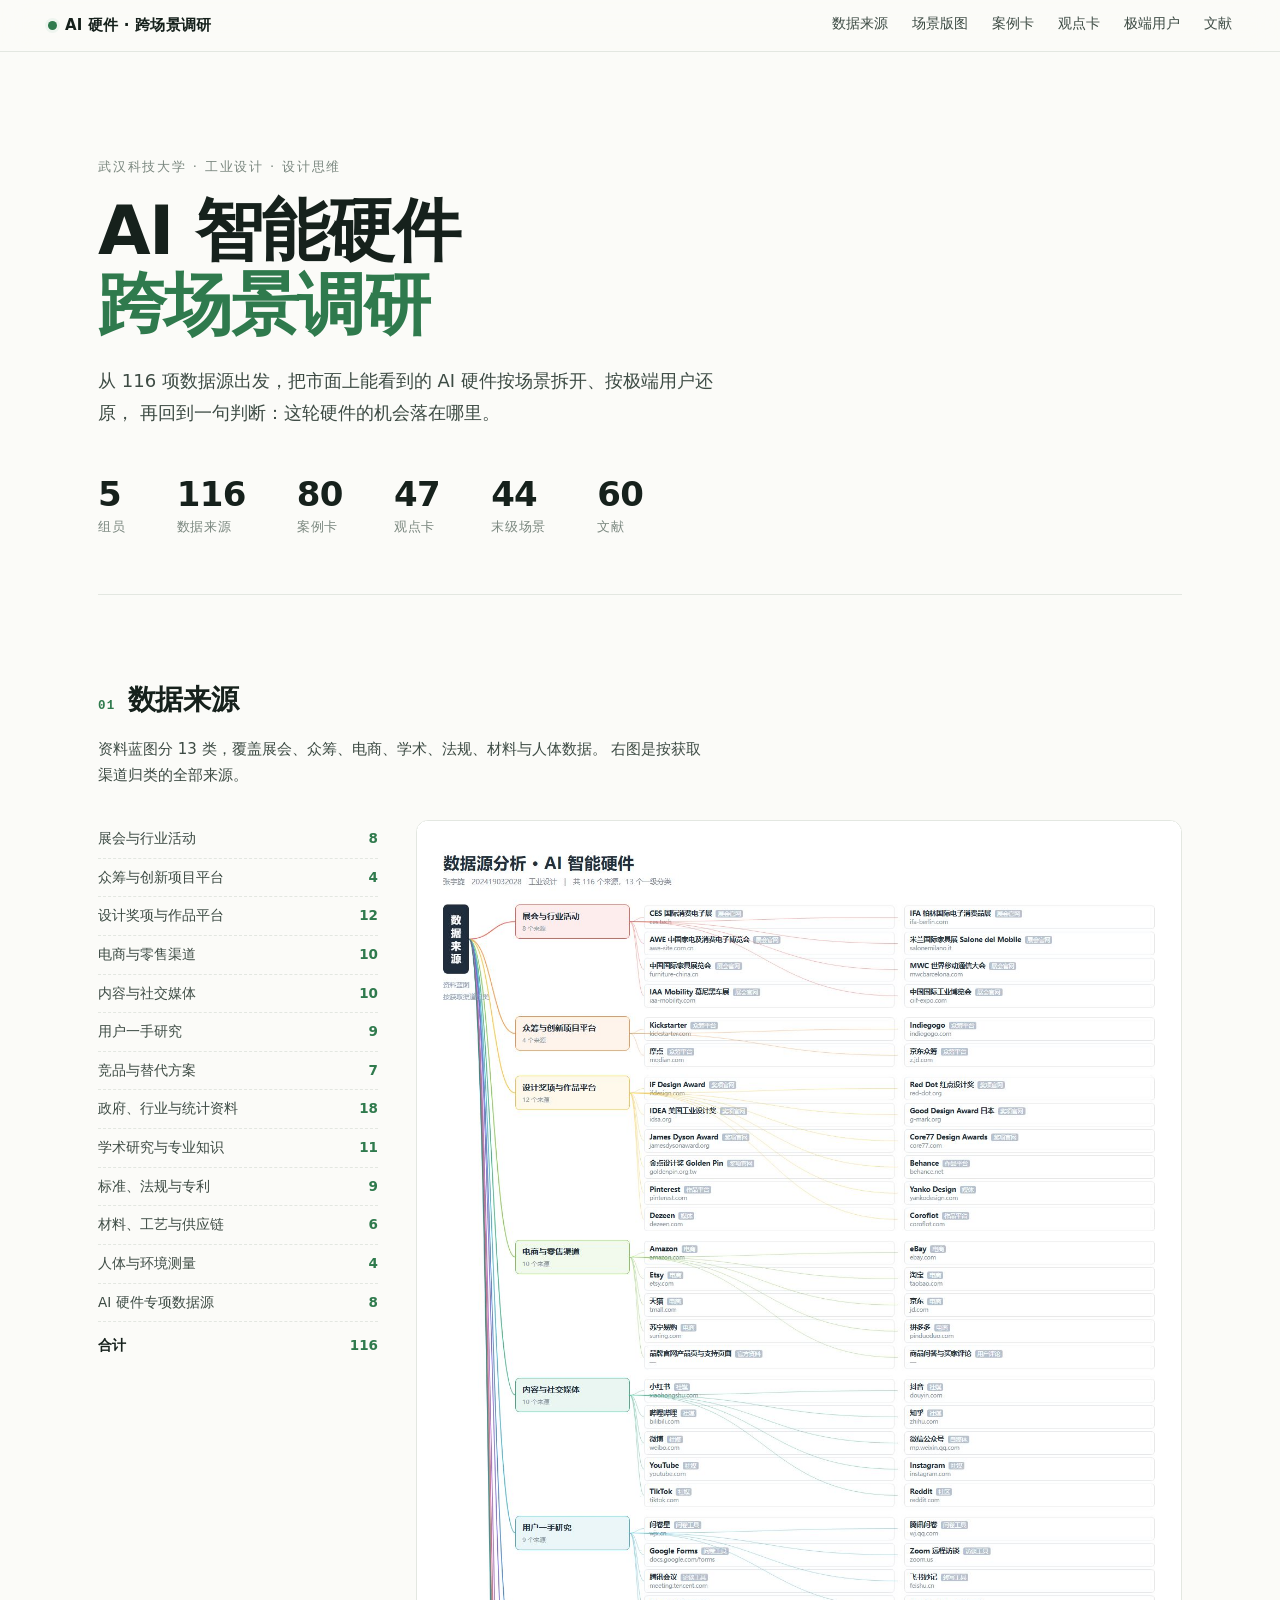
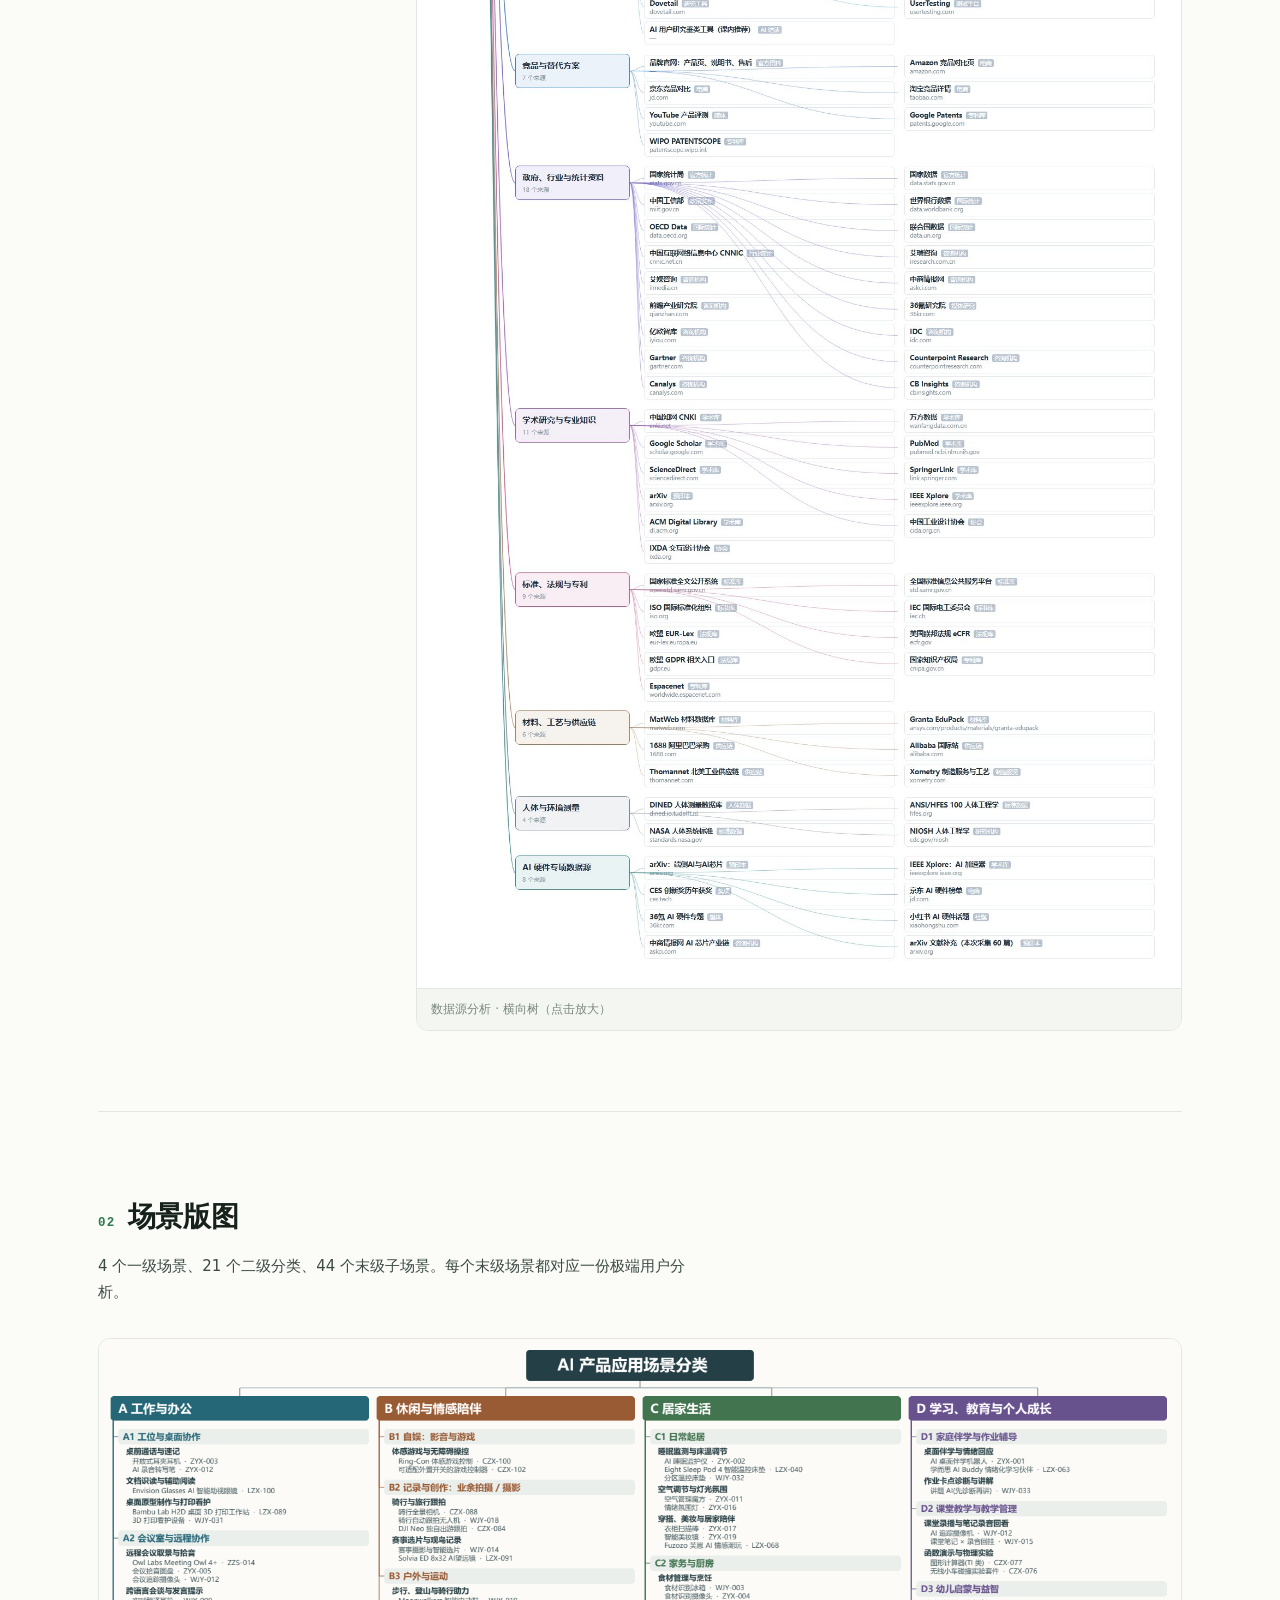
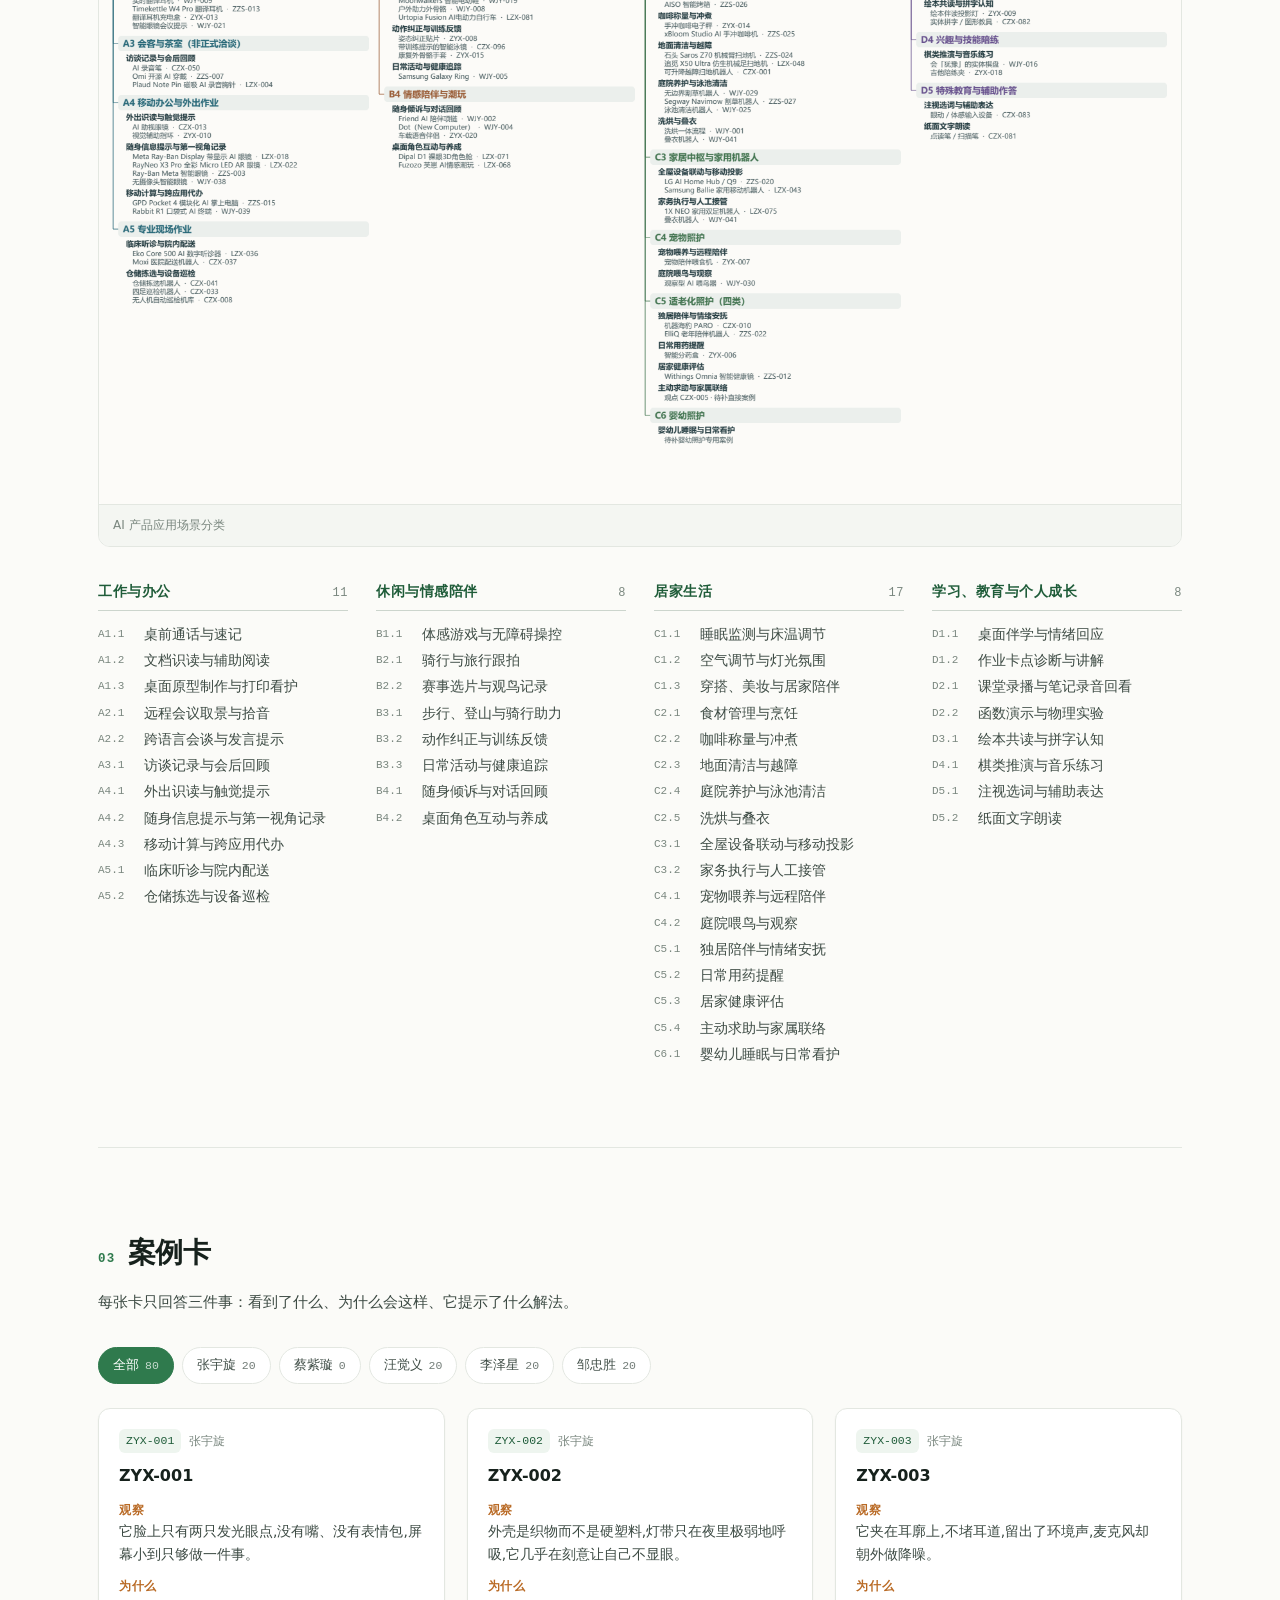
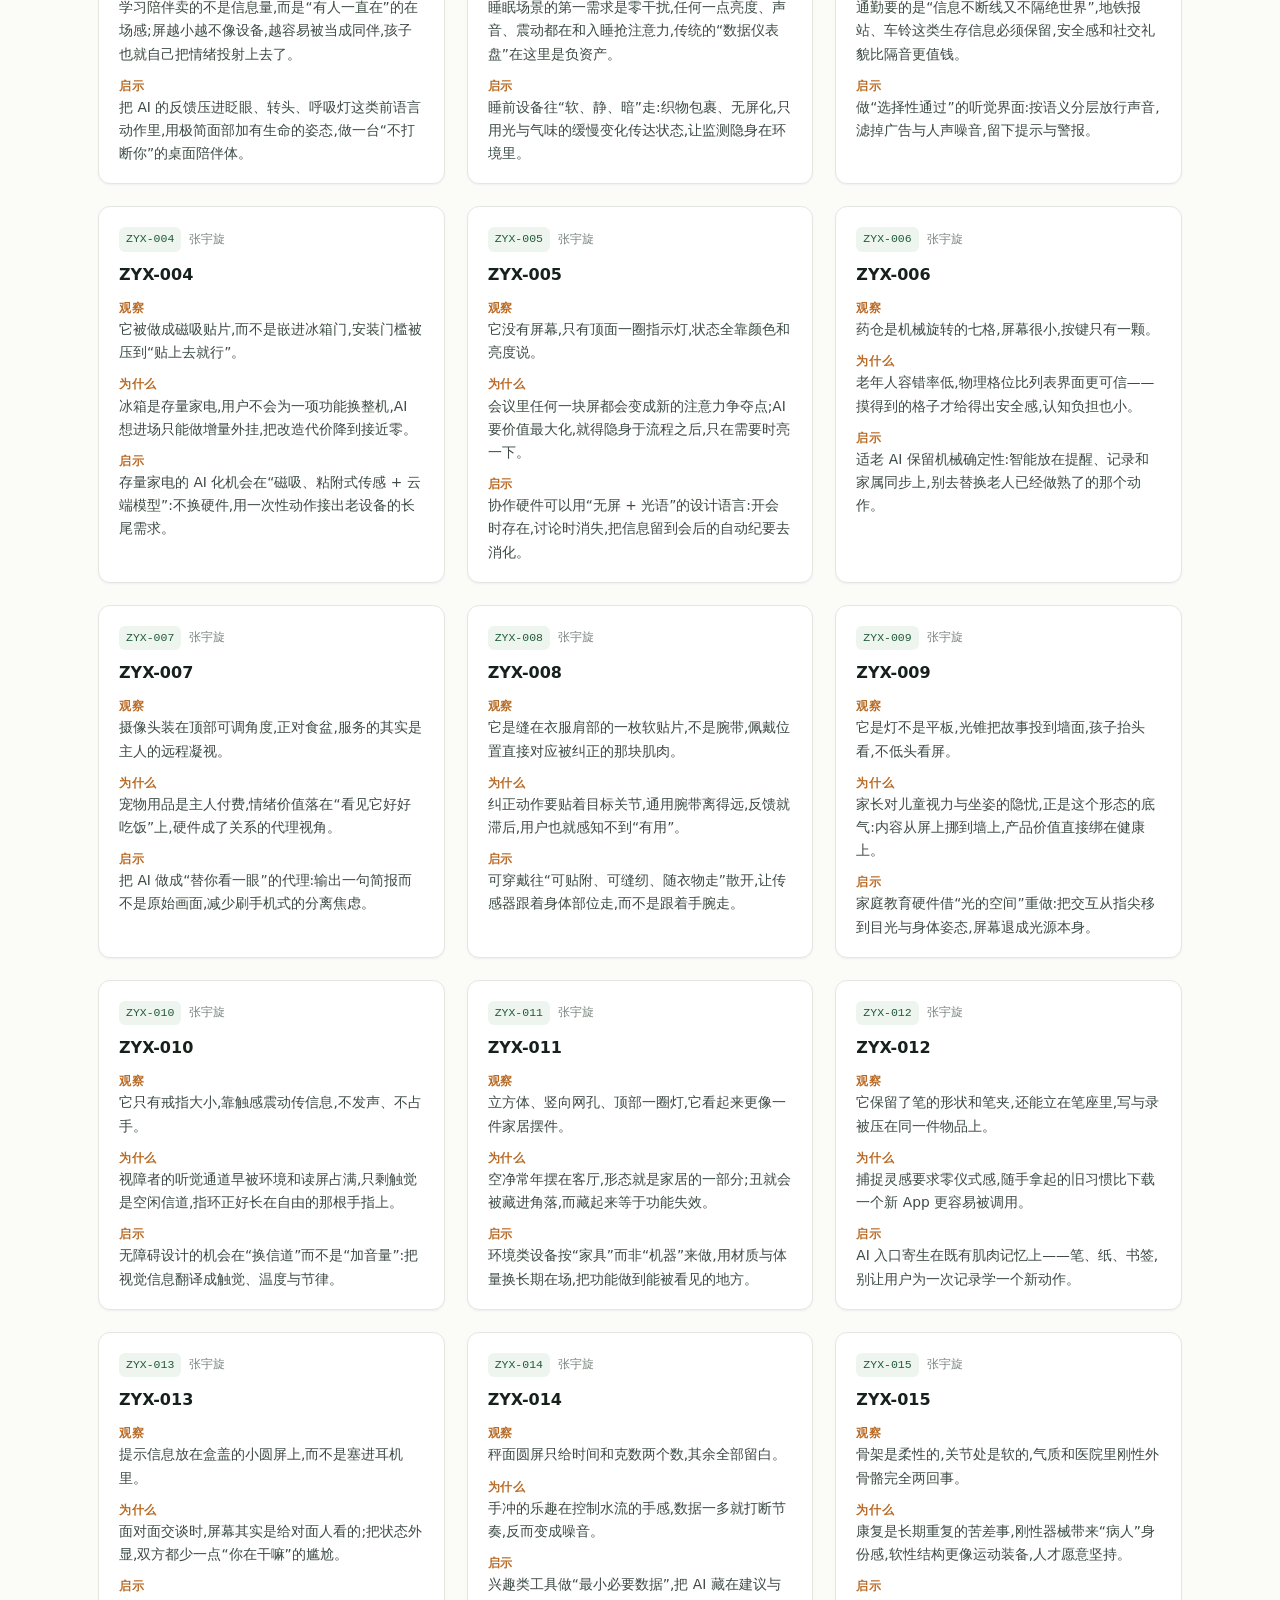
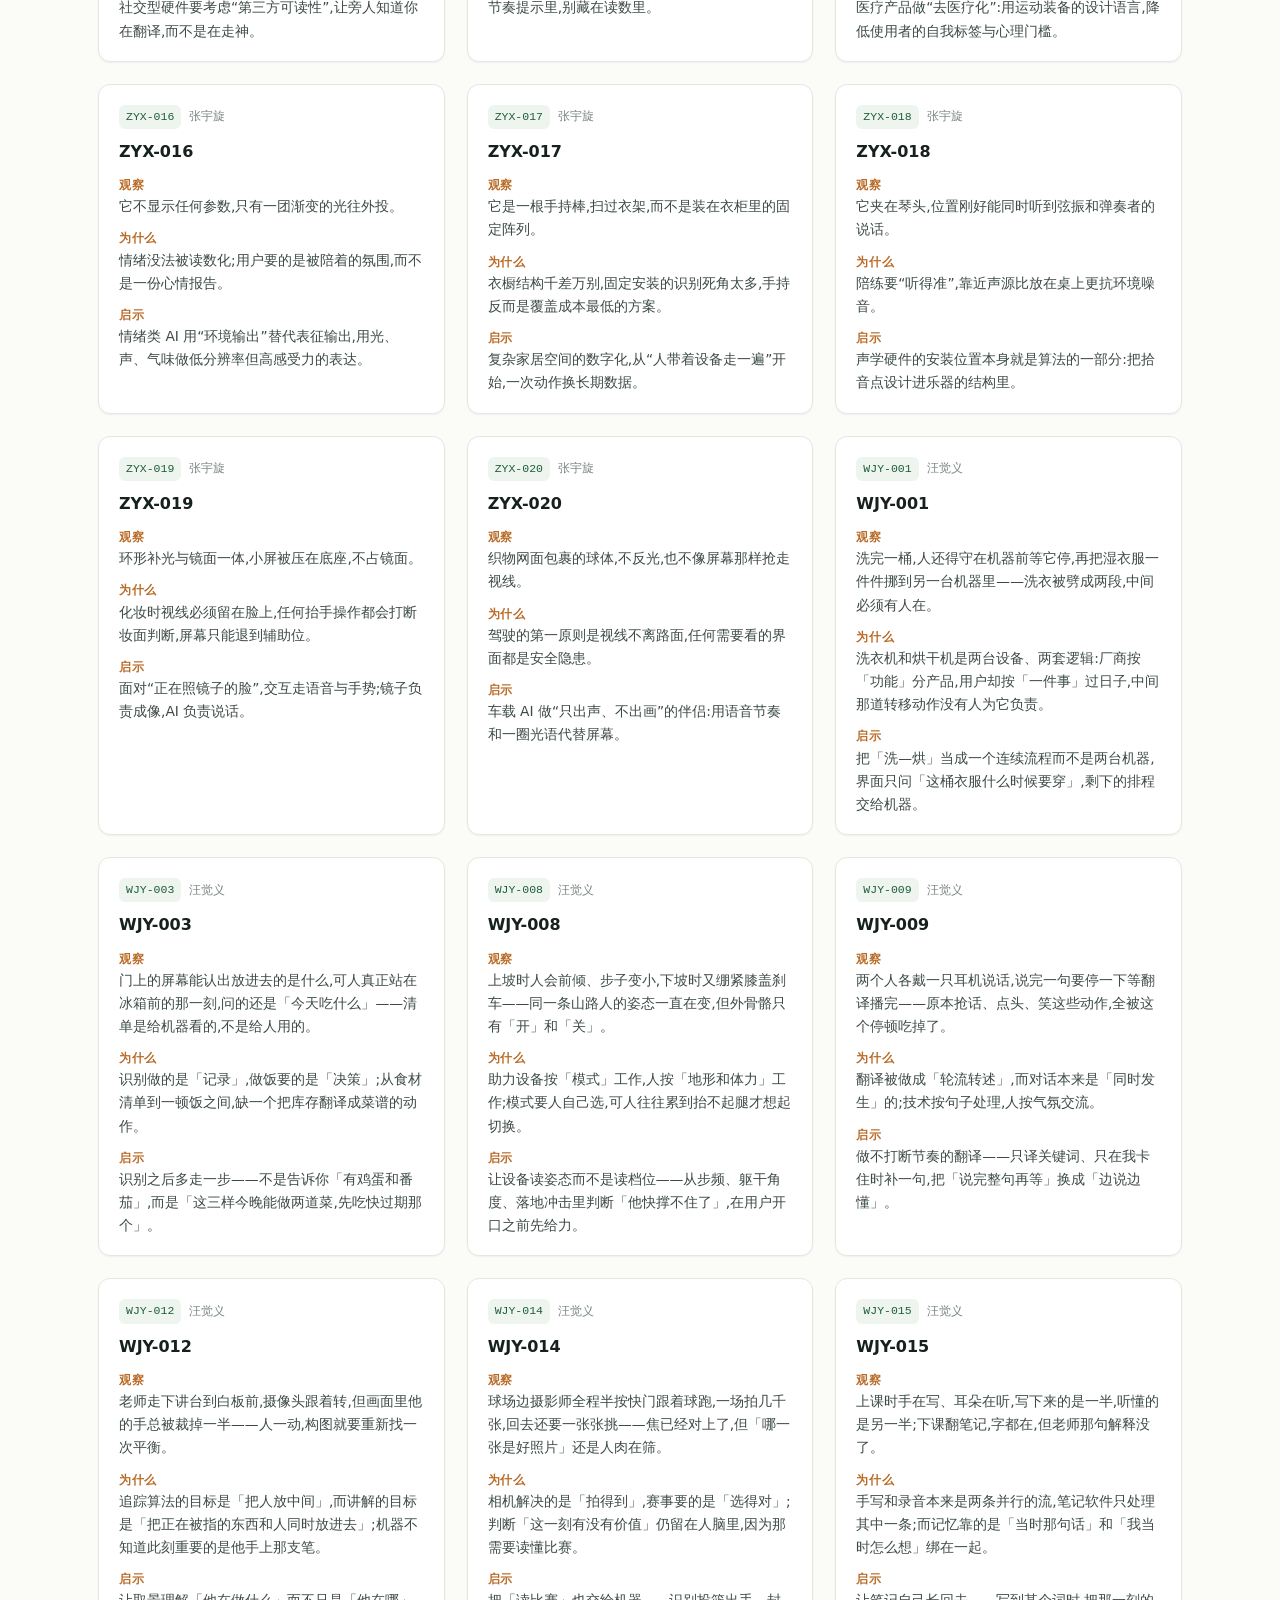
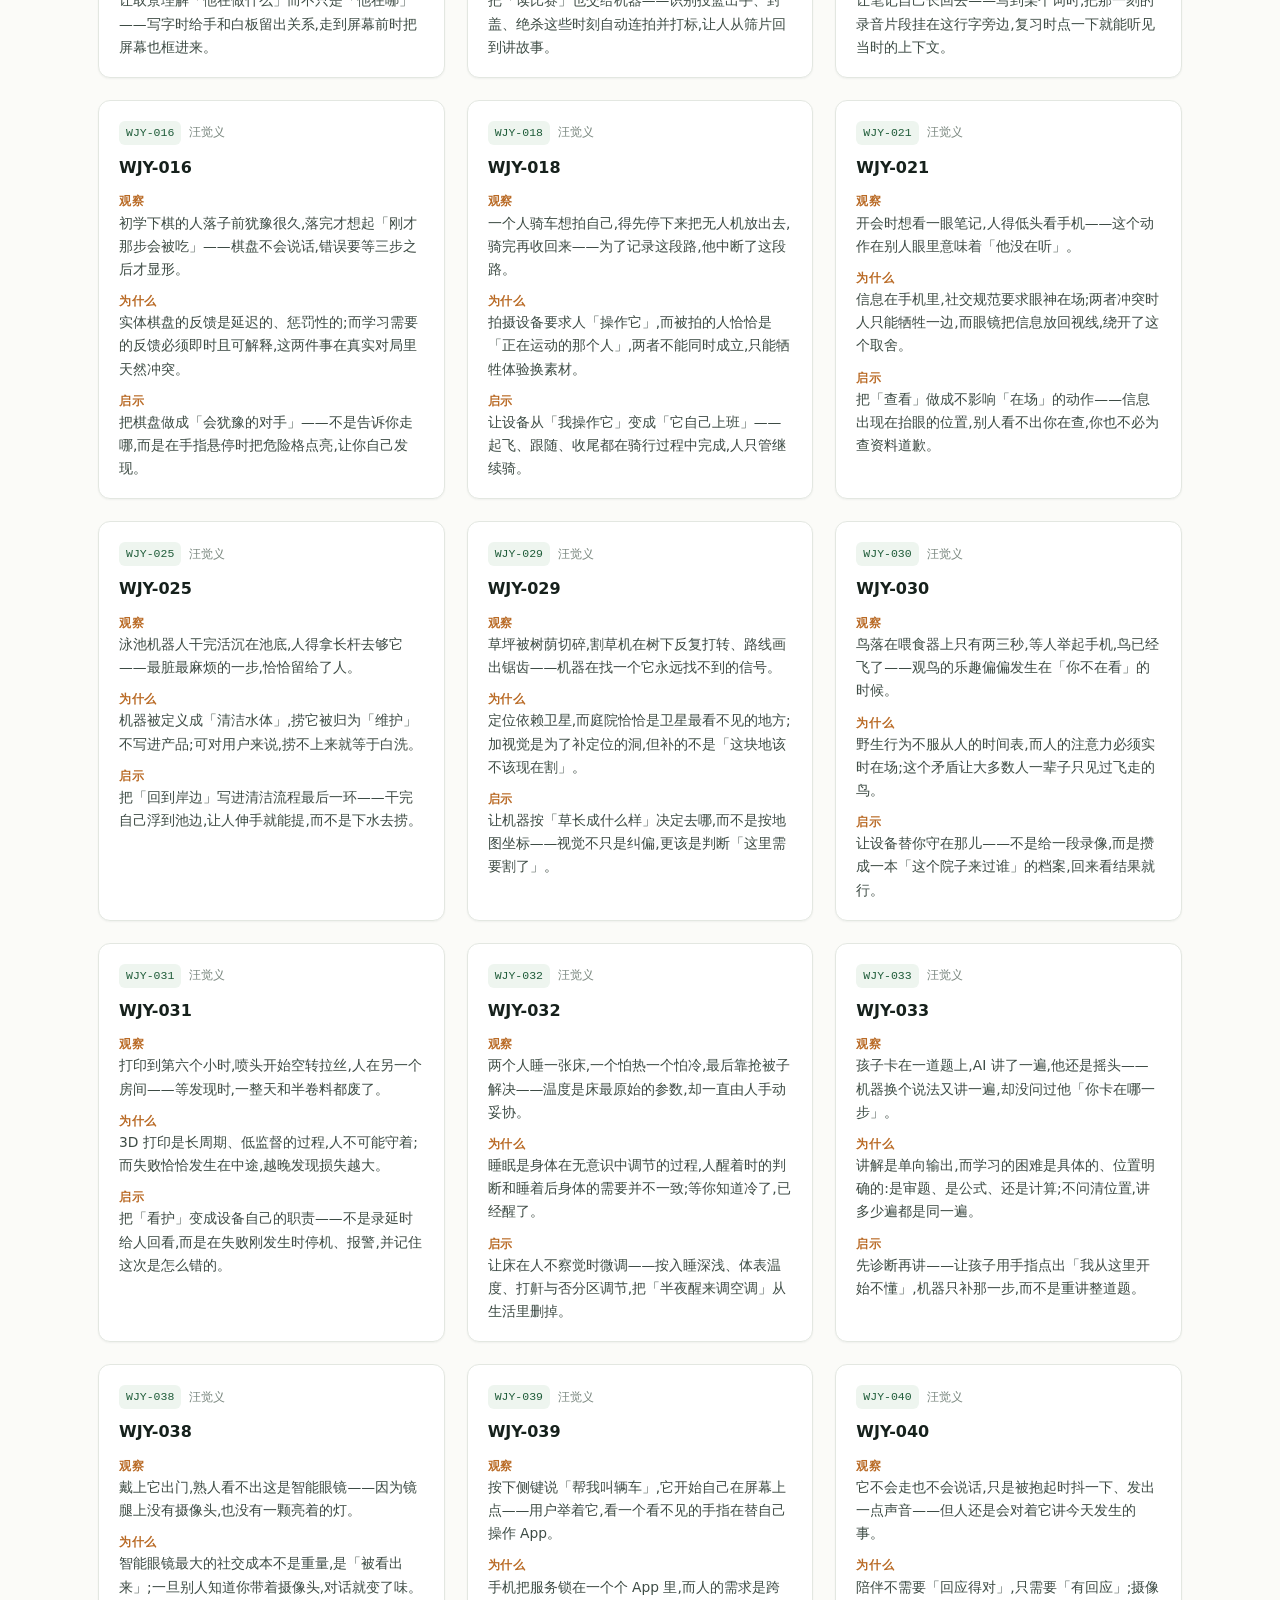
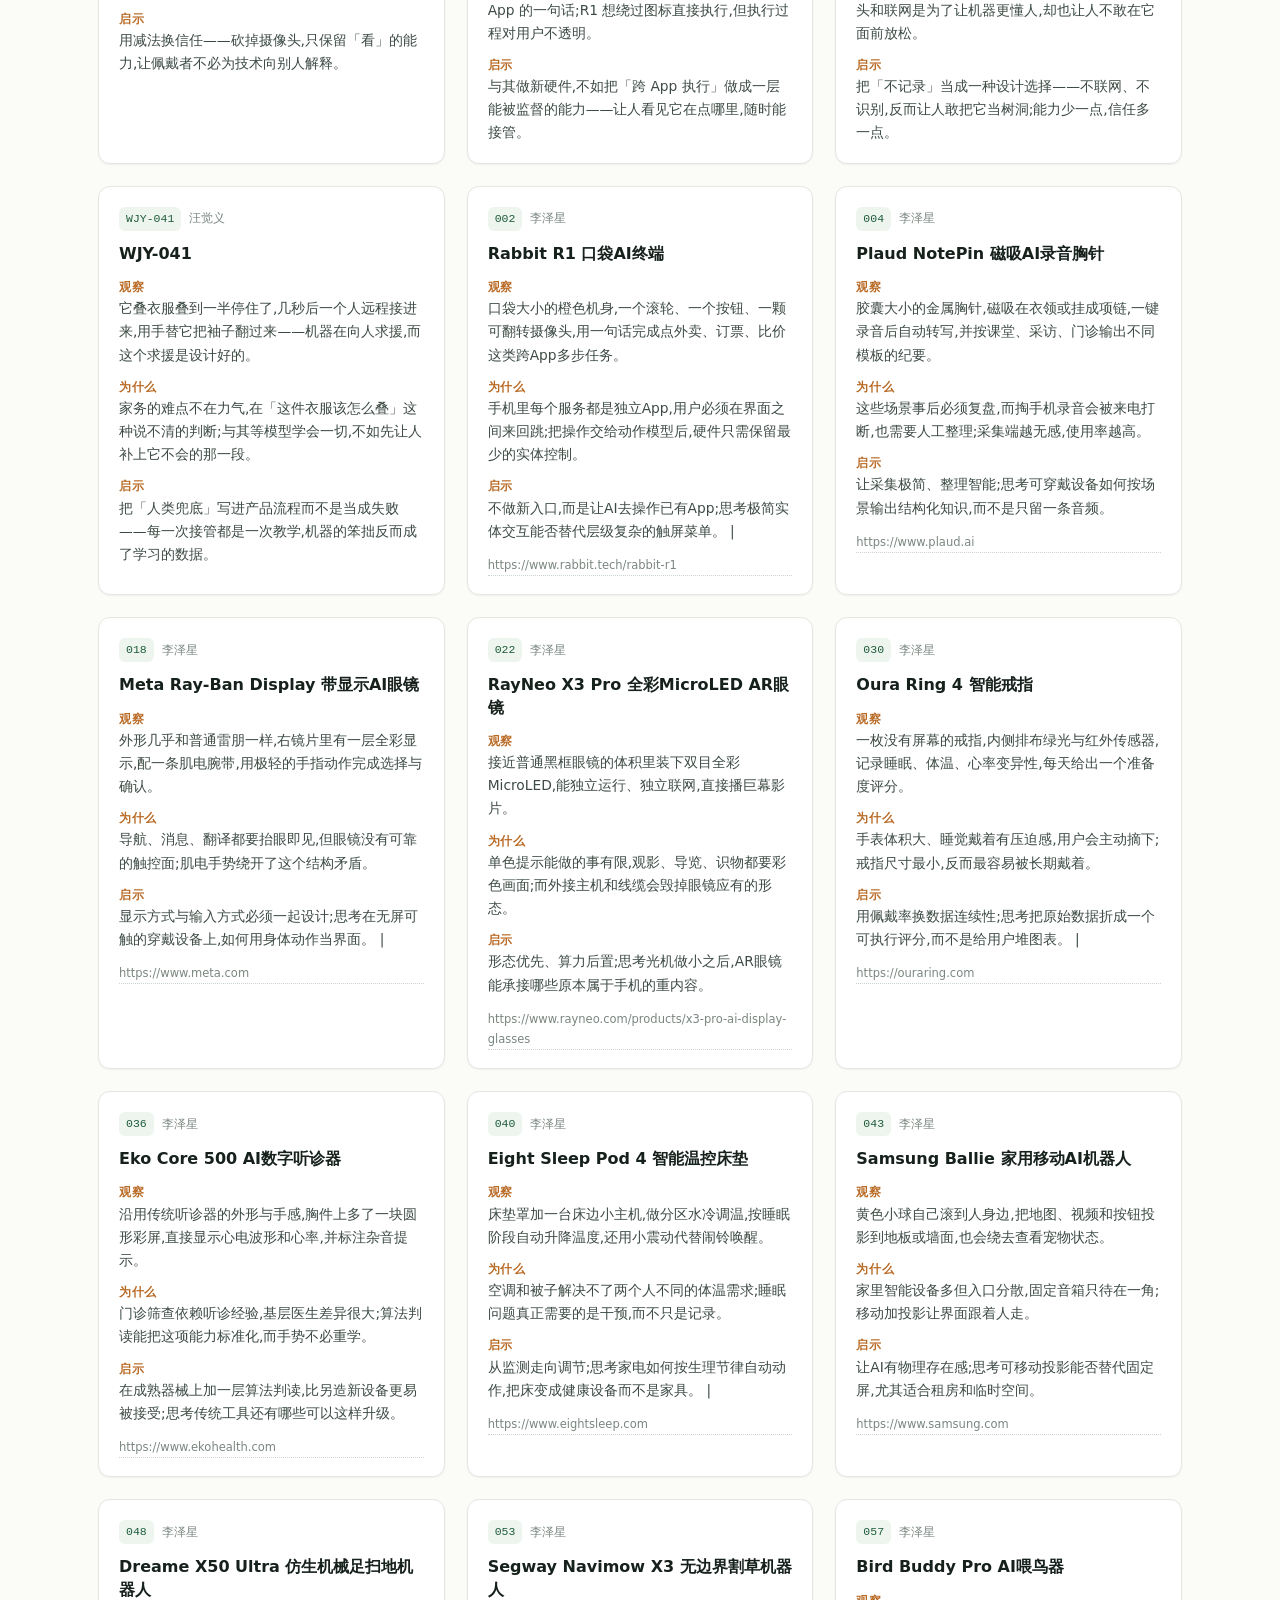
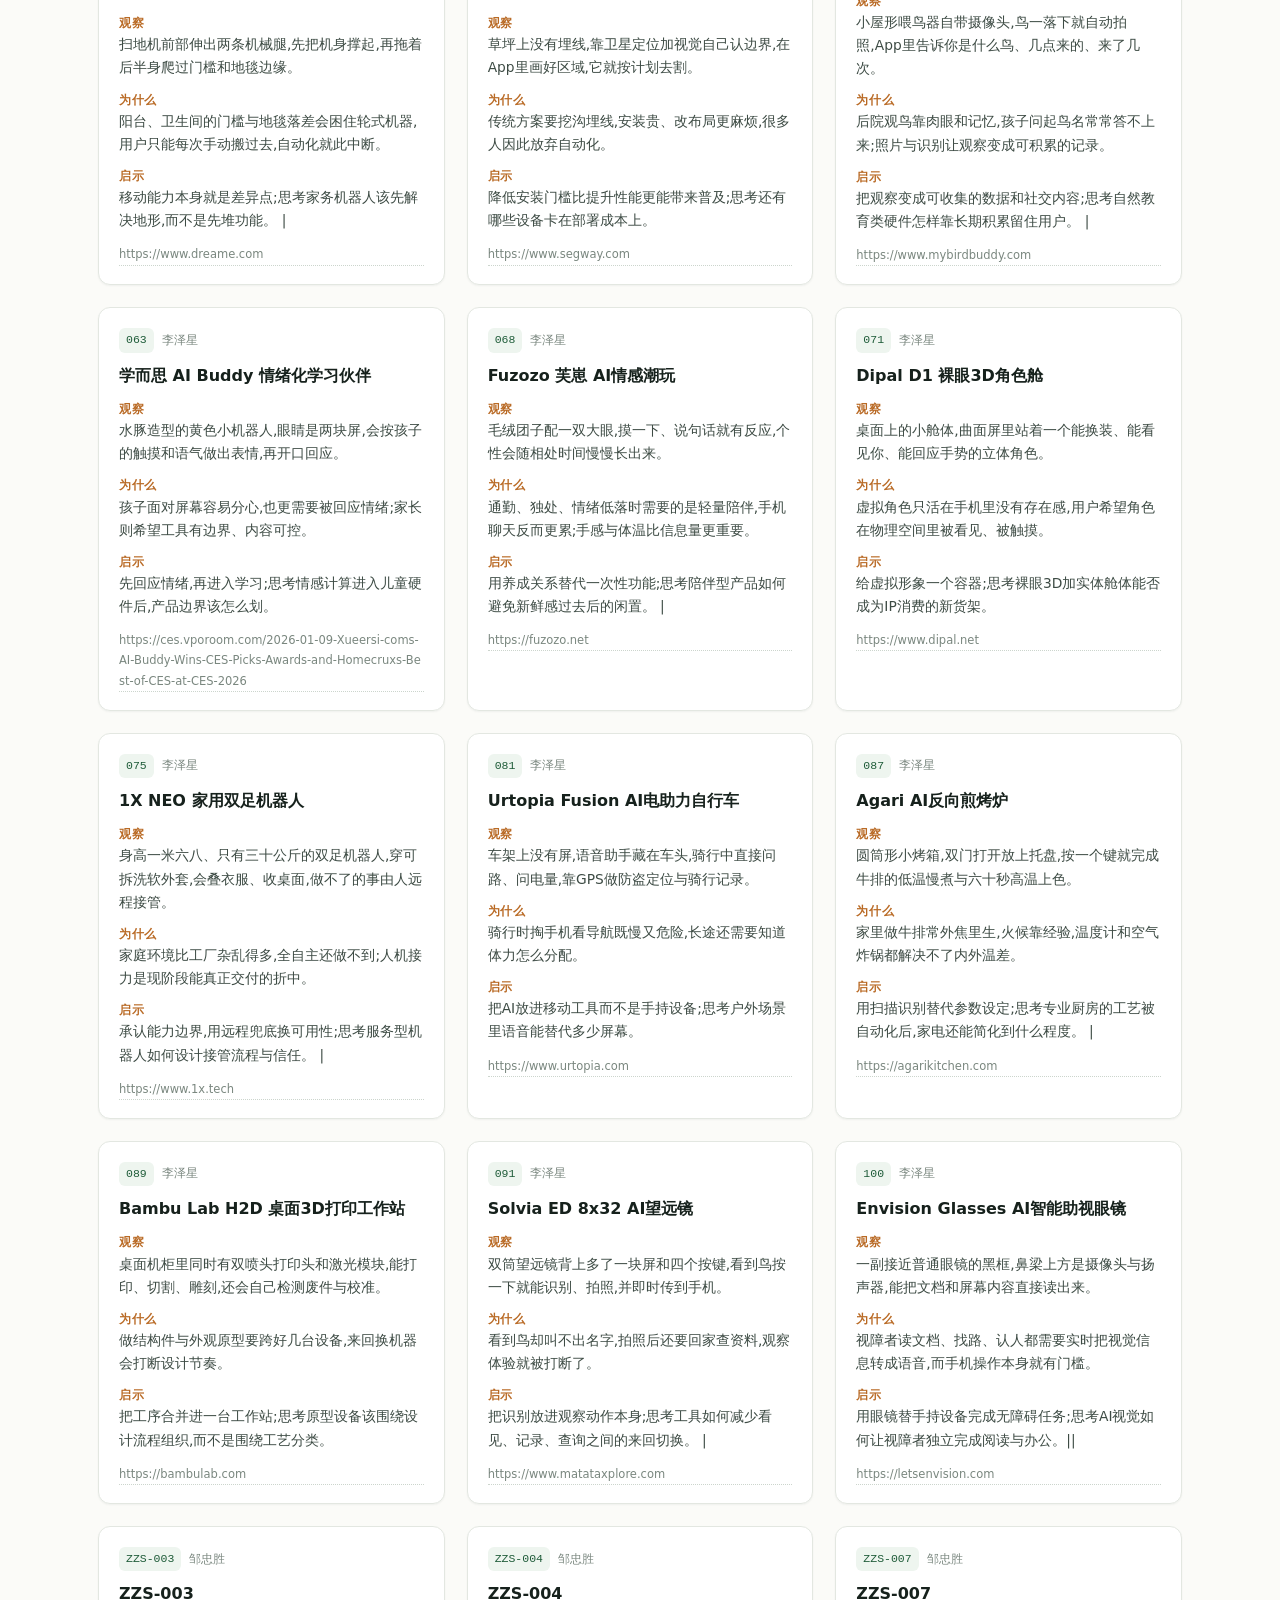
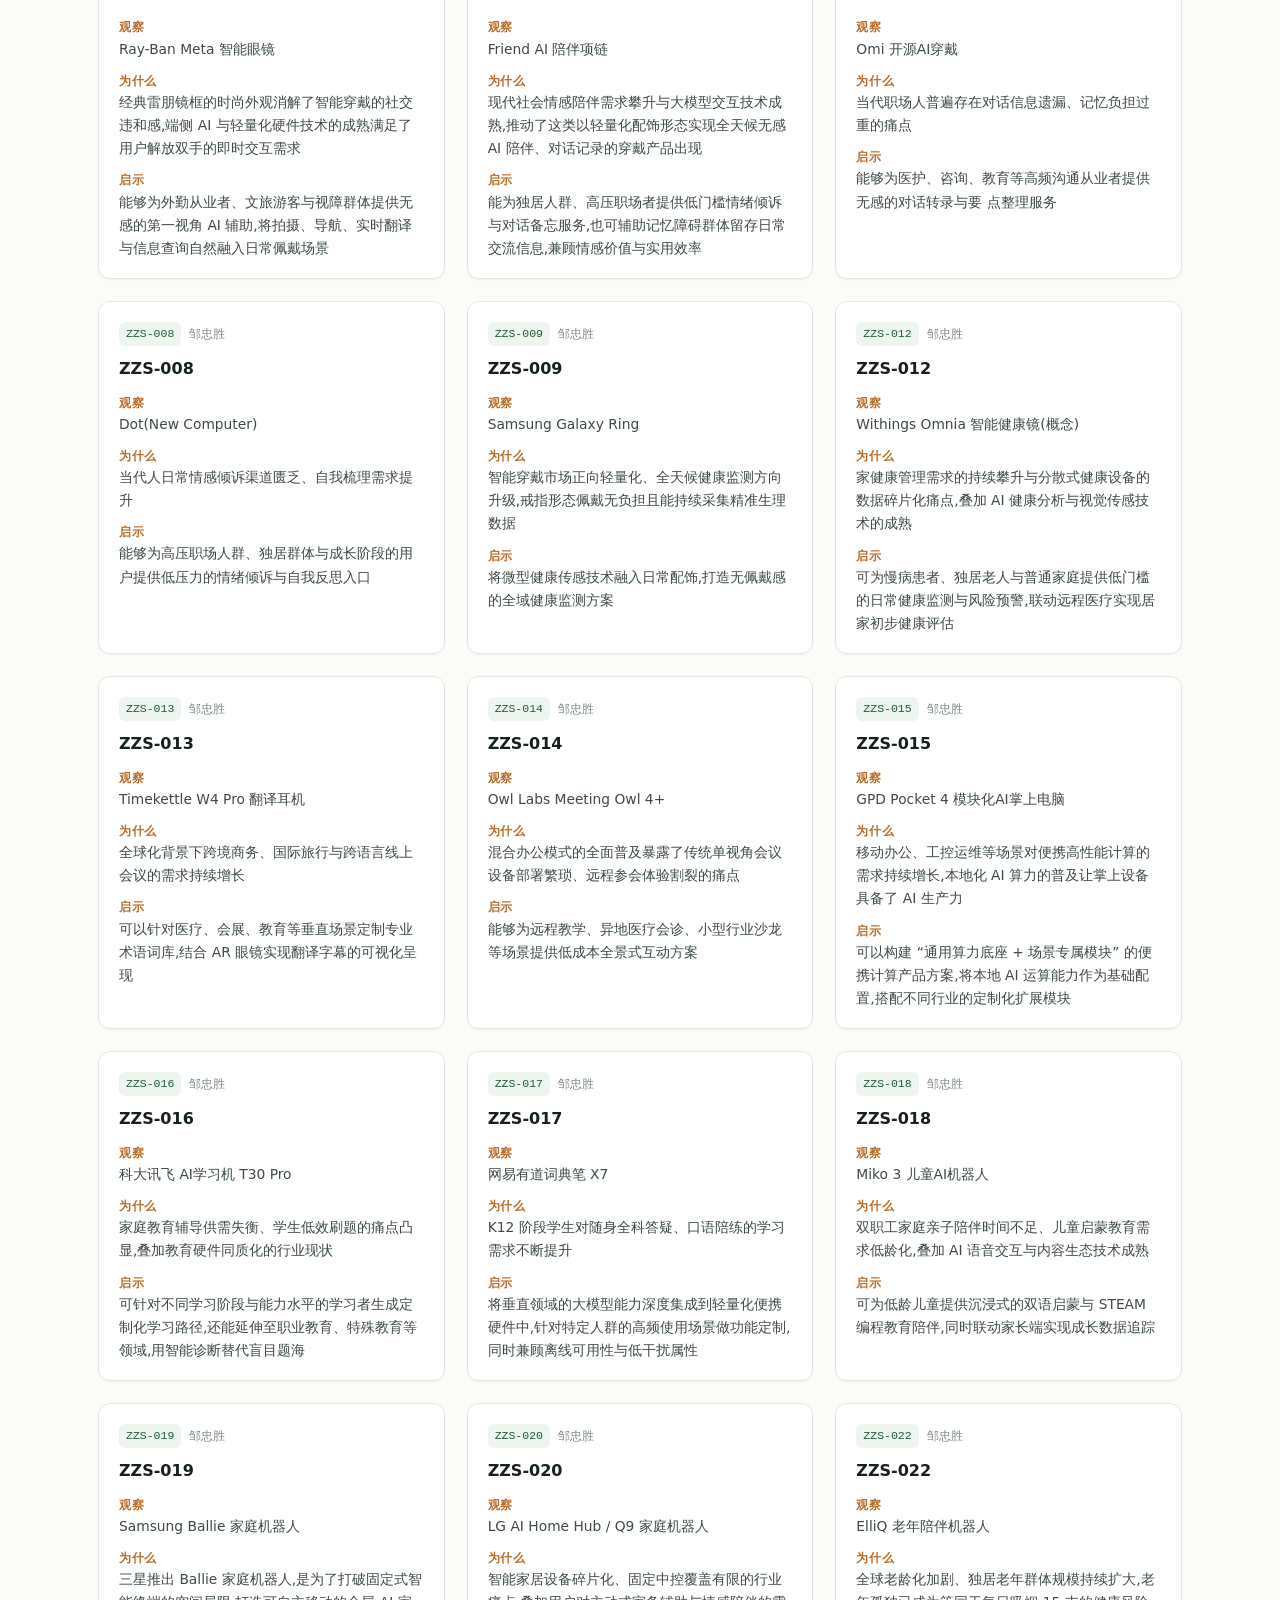
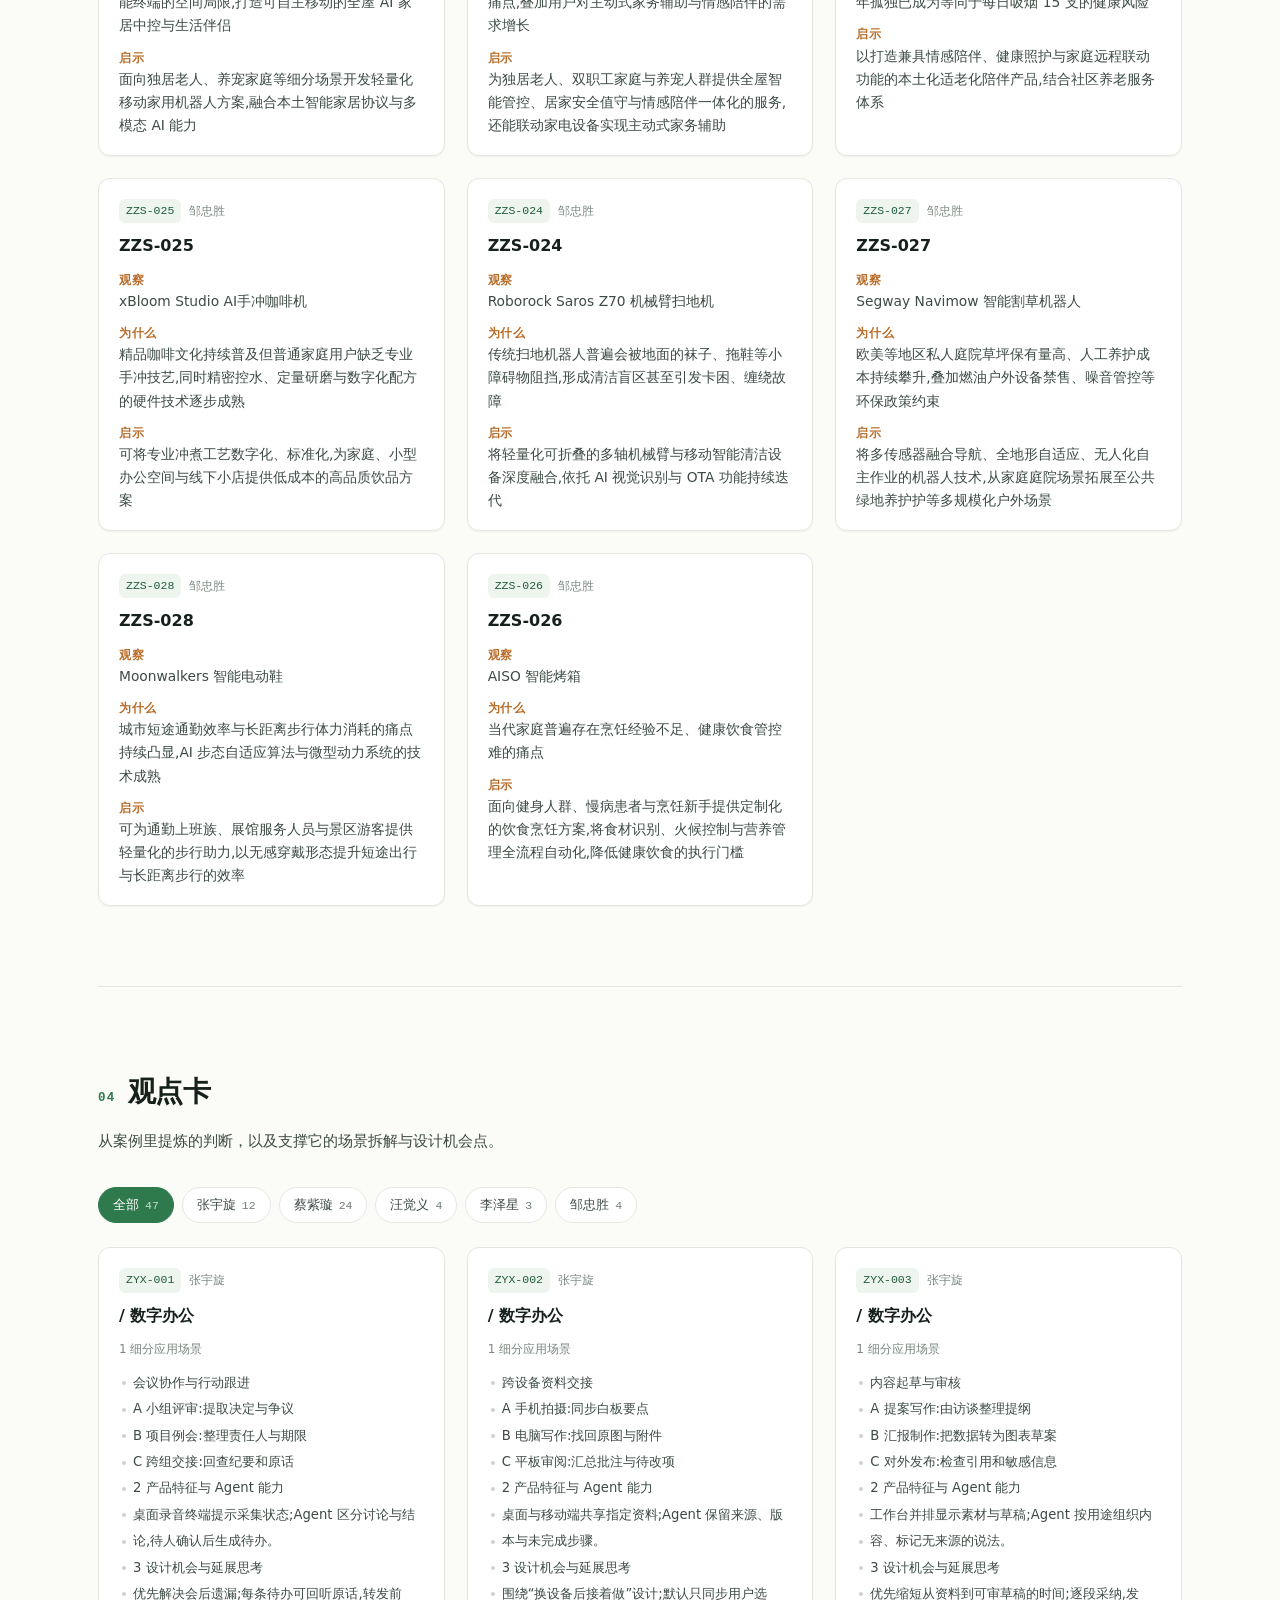
==== index.html @ f4f19ca2 "AI 硬件跨场景调研展示站：数据源、场景版图、案例卡、观点卡、极端用户分析、文献" ====
<!doctype html>
<html lang="zh-CN">
<head>
<meta charset="utf-8">
<meta name="viewport" content="width=device-width,initial-scale=1">
<title>AI 智能硬件 · 跨场景调研 | 设计思维课程</title>
<meta name="description" content="基于 116 项数据源、80 张案例卡、47 条观点与 44 个子场景的 AI 硬件调研成果展示。">
<link rel="stylesheet" href="style.css">
</head>
<body>
<header class="nav">
  <a class="brand" href="#top"><span class="dot"></span>AI 硬件 · 跨场景调研</a>
  <nav>
    <a href="#source">数据来源</a>
    <a href="#scene">场景版图</a>
    <a href="#case">案例卡</a>
    <a href="#idea">观点卡</a>
    <a href="#user">极端用户</a>
    <a href="#paper">文献</a>
  </nav>
</header>

<main id="top">
  <section class="hero">
    <p class="kicker">武汉科技大学 · 工业设计 · 设计思维</p>
    <h1>AI 智能硬件<br><em>跨场景调研</em></h1>
    <p class="lede">从 116 项数据源出发，把市面上能看到的 AI 硬件按场景拆开、按极端用户还原，
      再回到一句判断：这轮硬件的机会落在哪里。</p>
    <ul class="stats" id="stats"></ul>
  </section>

  <section id="source" class="block">
    <h2><span class="num">01</span>数据来源</h2>
    <p class="intro">资料蓝图分 13 类，覆盖展会、众筹、电商、学术、法规、材料与人体数据。
      右图是按获取渠道归类的全部来源。</p>
    <div class="source-grid">
      <div class="source-meta">
        <div id="sourceCats" class="catlist"></div>
      </div>
      <figure class="fig">
        <img src="assets/figures/datasource.jpg" alt="数据源分析横向树图" loading="lazy">
        <figcaption>数据源分析 · 横向树（点击放大）</figcaption>
      </figure>
    </div>
  </section>

  <section id="scene" class="block">
    <h2><span class="num">02</span>场景版图</h2>
    <p class="intro">4 个一级场景、21 个二级分类、44 个末级子场景。每个末级场景都对应一份极端用户分析。</p>
    <figure class="fig fig--wide">
      <img src="assets/figures/scene-map.png" alt="AI 产品应用场景分类" loading="lazy">
      <figcaption>AI 产品应用场景分类</figcaption>
    </figure>
    <div id="sceneTree" class="scene-tree"></div>
  </section>

  <section id="case" class="block">
    <h2><span class="num">03</span>案例卡</h2>
    <p class="intro">每张卡只回答三件事：看到了什么、为什么会这样、它提示了什么解法。</p>
    <div class="filters" id="caseFilter"></div>
    <div class="cards" id="caseList"></div>
  </section>

  <section id="idea" class="block">
    <h2><span class="num">04</span>观点卡</h2>
    <p class="intro">从案例里提炼的判断，以及支撑它的场景拆解与设计机会点。</p>
    <div class="filters" id="ideaFilter"></div>
    <div class="cards" id="ideaList"></div>
  </section>

  <section id="user" class="block">
    <h2><span class="num">05</span>极端用户分析</h2>
    <p class="intro">把场景里某一维度推到极致，看这类人真实会做什么。共 44 张，与末级场景一一对应。</p>
    <div class="gallery" id="userList"></div>
  </section>

  <section id="paper" class="block">
    <h2><span class="num">06</span>文献</h2>
    <p class="intro">围绕端侧算力、可穿戴形态、主动介入与隐私安全采集的 60 篇前沿文献。</p>
    <div class="table-wrap">
      <table id="paperList">
        <thead>
          <tr><th>#</th><th>标题</th><th>作者</th><th>年份</th></tr>
        </thead>
        <tbody></tbody>
      </table>
    </div>
  </section>
</main>

<footer class="foot">
  <p>张宇旋 · 蔡紫璇 · 汪觉义 · 李泽星 · 邹忠胜</p>
  <p class="muted">设计思维课程作业 · 数据与图卡来自课程工作区</p>
</footer>

<div class="lightbox" id="lightbox"><img alt=""></div>
<script src="app.js"></script>
</body>
</html>
---- style.css ----
/* ============================================================
   AI 智能硬件 · 跨场景调研
   样式表：所有视觉规则集中在此文件，页面不写内联样式
   ============================================================ */

/* ---------- 1. 设计变量 ---------- */
:root {
  --ink: #16211c;
  --ink-2: #3d4b44;
  --ink-3: #5d6b64;
  --muted: #7a877f;
  --line: #e3e7e1;
  --line-strong: #ccd5cd;

  --bg: #fbfbf8;
  --surface: #ffffff;
  --surface-sunk: #f4f6f2;
  --green: #2f7a4d;
  --green-deep: #1f5c39;
  --green-wash: #eef5ef;
  --amber: #b96a25;

  --radius-s: 6px;
  --radius-m: 12px;
  --radius-l: 16px;

  --shadow-s: 0 1px 2px rgba(20, 40, 30, .05);
  --shadow-m: 0 1px 2px rgba(20, 40, 30, .05), 0 8px 24px rgba(20, 40, 30, .06);
  --shadow-l: 0 24px 64px rgba(10, 24, 18, .45);

  --space-1: 4px;
  --space-2: 8px;
  --space-3: 12px;
  --space-4: 16px;
  --space-5: 24px;
  --space-6: 32px;
  --space-7: 48px;
  --space-8: 72px;

  --font-sans: -apple-system, BlinkMacSystemFont, "PingFang SC", "Microsoft YaHei",
    "Noto Sans SC", system-ui, sans-serif;
  --font-mono: "JetBrains Mono", ui-monospace, Consolas, "Courier New", monospace;

  --max-w: 1180px;
  --pad-x: clamp(20px, 5vw, 48px);
}

/* ---------- 2. 基础重置 ---------- */
*,
*::before,
*::after { box-sizing: border-box; }

html { scroll-behavior: smooth; }

body {
  margin: 0;
  background: var(--bg);
  color: var(--ink);
  font: 16px/1.75 var(--font-sans);
  -webkit-font-smoothing: antialiased;
  text-rendering: optimizeLegibility;
}

h1, h2, h3, h4, p, dl, dd, figure { margin: 0; }
ul, ol { margin: 0; padding: 0; list-style: none; }
img { max-width: 100%; }
a { color: inherit; }

:focus-visible {
  outline: 2px solid var(--green);
  outline-offset: 3px;
  border-radius: 3px;
}

/* ---------- 3. 顶部导航 ---------- */
.nav {
  position: sticky;
  top: 0;
  z-index: 50;
  display: flex;
  align-items: center;
  justify-content: space-between;
  gap: var(--space-4);
  padding: var(--space-3) var(--pad-x);
  background: rgba(251, 251, 248, .9);
  backdrop-filter: saturate(180%) blur(14px);
  border-bottom: 1px solid var(--line);
}

.brand {
  display: flex;
  align-items: center;
  gap: var(--space-2);
  font-size: 15px;
  font-weight: 700;
  letter-spacing: .2px;
  text-decoration: none;
  white-space: nowrap;
}

.brand .dot {
  width: 9px;
  height: 9px;
  border-radius: 50%;
  background: var(--green);
  box-shadow: 0 0 0 3px var(--green-wash);
}

.nav nav {
  display: flex;
  flex-wrap: wrap;
  gap: var(--space-5);
}

.nav nav a {
  font-size: 13.5px;
  color: var(--ink-2);
  text-decoration: none;
  padding-bottom: 2px;
  border-bottom: 1px solid transparent;
  transition: color .15s ease, border-color .15s ease;
}

.nav nav a:hover {
  color: var(--green);
  border-bottom-color: var(--green);
}

/* ---------- 4. 页面骨架 ---------- */
main {
  max-width: var(--max-w);
  margin: 0 auto;
  padding: 0 var(--pad-x);
}

.block {
  padding: clamp(44px, 7vw, 80px) 0;
  border-top: 1px solid var(--line);
}

.block h2 {
  display: flex;
  align-items: baseline;
  gap: var(--space-3);
  margin-bottom: var(--space-3);
  font-size: clamp(22px, 2.6vw, 28px);
  font-weight: 800;
  letter-spacing: -.01em;
}

.block h2 .num {
  font-family: var(--font-mono);
  font-size: 12.5px;
  font-weight: 700;
  letter-spacing: .1em;
  color: var(--green);
}

.intro {
  max-width: 64ch;
  margin-bottom: var(--space-6);
  font-size: 15px;
  color: var(--ink-2);
}

/* ---------- 5. 首屏 ---------- */
.hero { padding: clamp(56px, 9vw, 104px) 0 clamp(32px, 5vw, 56px); }

.kicker {
  font-size: 13px;
  letter-spacing: .14em;
  text-transform: uppercase;
  color: var(--muted);
}

.hero h1 {
  margin: var(--space-4) 0 var(--space-5);
  font-size: clamp(38px, 6.4vw, 68px);
  line-height: 1.08;
  font-weight: 800;
  letter-spacing: -.025em;
}

.hero h1 em {
  font-style: normal;
  color: var(--green);
}

.lede {
  max-width: 56ch;
  font-size: clamp(15px, 1.7vw, 18px);
  color: var(--ink-2);
}

.stats {
  display: flex;
  flex-wrap: wrap;
  gap: clamp(18px, 4vw, 52px);
  margin-top: var(--space-7);
}

.stats li {
  display: flex;
  flex-direction: column;
  gap: 2px;
}

.stats b {
  font-size: clamp(26px, 3.4vw, 34px);
  font-weight: 800;
  line-height: 1.1;
  letter-spacing: -.02em;
  font-variant-numeric: tabular-nums;
}

.stats span {
  font-size: 12.5px;
  letter-spacing: .06em;
  color: var(--muted);
}

/* ---------- 6. 图片与图注 ---------- */
.fig {
  margin: 0;
  background: var(--surface);
  border: 1px solid var(--line);
  border-radius: var(--radius-m);
  overflow: hidden;
}

.fig img {
  display: block;
  width: 100%;
  height: auto;
  cursor: zoom-in;
}

.fig figcaption {
  padding: 10px 14px;
  font-size: 12px;
  color: var(--muted);
  border-top: 1px solid var(--line);
  background: var(--surface-sunk);
}

.fig--wide { margin-bottom: var(--space-6); }

/* ---------- 7. 数据来源 ---------- */
.source-grid {
  display: grid;
  grid-template-columns: minmax(200px, 280px) 1fr;
  gap: clamp(20px, 3vw, 40px);
  align-items: start;
}

.catlist { display: flex; flex-direction: column; }

.catlist div {
  display: flex;
  align-items: baseline;
  justify-content: space-between;
  gap: var(--space-3);
  padding: 7px 0;
  font-size: 13.5px;
  color: var(--ink-2);
  border-bottom: 1px dashed var(--line);
}

.catlist b {
  color: var(--green);
  font-variant-numeric: tabular-nums;
}

.catlist .total {
  padding-top: var(--space-3);
  font-weight: 700;
  color: var(--ink);
  border-bottom: 0;
}

/* ---------- 8. 场景版图 ---------- */
.scene-tree {
  display: grid;
  grid-template-columns: repeat(auto-fit, minmax(250px, 1fr));
  gap: clamp(16px, 2.4vw, 28px);
}

.scene-col h3 {
  display: flex;
  align-items: baseline;
  justify-content: space-between;
  gap: var(--space-3);
  margin-bottom: 10px;
  padding-bottom: 6px;
  font-size: 14px;
  letter-spacing: .04em;
  color: var(--green-deep);
  border-bottom: 1px solid var(--line-strong);
}

.scene-col h3 .count {
  font-family: var(--font-mono);
  font-size: 12px;
  font-weight: 400;
  color: var(--muted);
}

.scene-col li {
  display: flex;
  gap: var(--space-2);
  padding: 3px 0;
  font-size: 13.5px;
  line-height: 1.5;
  color: var(--ink-2);
}

.scene-col li .code {
  flex: 0 0 38px;
  padding-top: 2px;
  font-family: var(--font-mono);
  font-size: 11px;
  color: var(--muted);
}

/* ---------- 9. 筛选按钮 ---------- */
.filters {
  display: flex;
  flex-wrap: wrap;
  gap: var(--space-2);
  margin-bottom: var(--space-5);
}

.filters button {
  display: inline-flex;
  align-items: baseline;
  gap: 6px;
  padding: 6px 14px;
  font: inherit;
  font-size: 13px;
  color: var(--ink-2);
  background: var(--surface);
  border: 1px solid var(--line);
  border-radius: 999px;
  cursor: pointer;
  transition: background .15s ease, border-color .15s ease, color .15s ease;
}

.filters button:hover { border-color: var(--green); color: var(--green-deep); }

.filters button[aria-pressed="true"] {
  background: var(--green);
  border-color: var(--green);
  color: #fff;
}

.filters .count {
  font-family: var(--font-mono);
  font-size: 11.5px;
  opacity: .72;
}

/* ---------- 10. 卡片 ---------- */
.cards {
  display: grid;
  grid-template-columns: repeat(auto-fill, minmax(320px, 1fr));
  gap: clamp(14px, 2vw, 22px);
}

.card {
  display: flex;
  flex-direction: column;
  gap: var(--space-3);
  padding: 20px 20px 18px;
  background: var(--surface);
  border: 1px solid var(--line);
  border-radius: var(--radius-m);
  box-shadow: var(--shadow-s);
  transition: box-shadow .18s ease, border-color .18s ease;
}

.card:hover {
  border-color: var(--line-strong);
  box-shadow: var(--shadow-m);
}

.card__head {
  display: flex;
  align-items: center;
  flex-wrap: wrap;
  gap: var(--space-2);
}

.card__id {
  padding: 2px 7px;
  font-family: var(--font-mono);
  font-size: 11.5px;
  color: var(--green-deep);
  background: var(--green-wash);
  border-radius: var(--radius-s);
}

.card__owner { font-size: 12px; color: var(--muted); }

.card__title {
  font-size: 16px;
  line-height: 1.4;
  font-weight: 700;
}

.card dl {
  display: flex;
  flex-direction: column;
  gap: 10px;
}

.card dt {
  font-size: 11.5px;
  font-weight: 700;
  letter-spacing: .06em;
  color: var(--amber);
}

.card dd {
  font-size: 13.8px;
  line-height: 1.68;
  color: var(--ink-2);
}

.card__core {
  padding-left: var(--space-3);
  font-size: 14px;
  font-weight: 600;
  line-height: 1.7;
  color: var(--ink);
  border-left: 3px solid var(--green);
}

.card__list {
  display: flex;
  flex-direction: column;
  gap: 5px;
}

.card__list li {
  position: relative;
  padding-left: 14px;
  font-size: 13.2px;
  line-height: 1.62;
  color: var(--ink-2);
}

.card__list li::before {
  content: "";
  position: absolute;
  left: 3px;
  top: .72em;
  width: 4px;
  height: 4px;
  border-radius: 50%;
  background: var(--line-strong);
}

.card__link {
  font-size: 11.5px;
  color: var(--muted);
  text-decoration: none;
  word-break: break-all;
  border-bottom: 1px dotted var(--line-strong);
}

.card__link:hover { color: var(--green); }

/* 图片型卡片 */
.card--media {
  padding: 0;
  overflow: hidden;
  cursor: zoom-in;
}

.card--media img {
  display: block;
  width: 100%;
  height: auto;
}

.card__note { font-size: 13.8px; color: var(--ink-2); }

/* ---------- 11. 图集 ---------- */
.gallery {
  display: grid;
  grid-template-columns: repeat(auto-fill, minmax(260px, 1fr));
  gap: clamp(12px, 1.8vw, 18px);
}

.gallery figure {
  background: var(--surface);
  border: 1px solid var(--line);
  border-radius: 10px;
  overflow: hidden;
  cursor: zoom-in;
  transition: transform .18s ease, box-shadow .18s ease, border-color .18s ease;
}

.gallery figure:hover {
  transform: translateY(-2px);
  border-color: var(--line-strong);
  box-shadow: var(--shadow-m);
}

.gallery img {
  display: block;
  width: 100%;
  height: auto;
}

.gallery figcaption {
  display: flex;
  align-items: baseline;
  gap: var(--space-2);
  padding: 8px 11px;
  font-size: 12px;
  color: var(--ink-2);
  border-top: 1px solid var(--line);
}

.gallery .code {
  flex: 0 0 auto;
  font-family: var(--font-mono);
  font-size: 11px;
  color: var(--green);
}

/* ---------- 12. 表格 ---------- */
.table-wrap {
  background: var(--surface);
  border: 1px solid var(--line);
  border-radius: var(--radius-m);
  overflow: auto;
  max-height: 70vh;
}

table {
  width: 100%;
  border-collapse: collapse;
  font-size: 13.2px;
}

th,
td {
  padding: 10px 14px;
  text-align: left;
  vertical-align: top;
  border-bottom: 1px solid var(--line);
}

th {
  position: sticky;
  top: 0;
  z-index: 1;
  font-size: 12px;
  font-weight: 700;
  letter-spacing: .06em;
  color: var(--ink-2);
  background: var(--surface-sunk);
}

tbody tr:last-child td { border-bottom: 0; }
tbody tr:hover { background: #fafbf8; }

td.num {
  width: 44px;
  color: var(--muted);
  font-variant-numeric: tabular-nums;
}

td.authors {
  font-size: 12.4px;
  color: var(--muted);
}

td.year {
  width: 60px;
  color: var(--muted);
  font-variant-numeric: tabular-nums;
}

.cell-link {
  text-decoration: none;
  border-bottom: 1px solid var(--line-strong);
}

.cell-link:hover { color: var(--green); border-bottom-color: var(--green); }

/* ---------- 13. 页脚 ---------- */
.foot {
  margin-top: var(--space-7);
  padding: var(--space-6) var(--pad-x);
  text-align: center;
  font-size: 13px;
  border-top: 1px solid var(--line);
}

.foot p { color: var(--ink-2); }

.foot .muted {
  margin-top: var(--space-1);
  font-size: 12px;
  color: var(--muted);
}

/* ---------- 14. 灯箱 ---------- */
.lightbox {
  position: fixed;
  inset: 0;
  z-index: 100;
  display: none;
  align-items: center;
  justify-content: center;
  padding: var(--space-5);
  background: rgba(10, 20, 16, .9);
  cursor: zoom-out;
}

.lightbox.is-open { display: flex; }

.lightbox img {
  max-width: 100%;
  max-height: 100%;
  border-radius: var(--radius-s);
  box-shadow: var(--shadow-l);
}

/* ---------- 15. 状态与提示 ---------- */
.notice {
  padding: var(--space-4);
  font-family: var(--font-mono);
  font-size: 13px;
  color: #a3322b;
  background: #fdf1f0;
  border: 1px solid #f2d6d3;
  border-radius: var(--radius-s);
  white-space: pre-wrap;
}

.empty {
  padding: var(--space-6);
  text-align: center;
  font-size: 14px;
  color: var(--muted);
}

/* ---------- 16. 响应式 ---------- */
@media (max-width: 900px) {
  .source-grid { grid-template-columns: 1fr; }
  .table-wrap { max-height: none; }
}

@media (max-width: 820px) {
  .nav {
    flex-direction: column;
    align-items: flex-start;
    gap: var(--space-2);
  }
  .nav nav { gap: var(--space-4); }
  .nav nav a { font-size: 12.5px; }
  .hero { padding-top: 40px; }
  .cards { grid-template-columns: 1fr; }
}

@media (prefers-reduced-motion: reduce) {
  html { scroll-behavior: auto; }
  * { transition: none !important; }
}
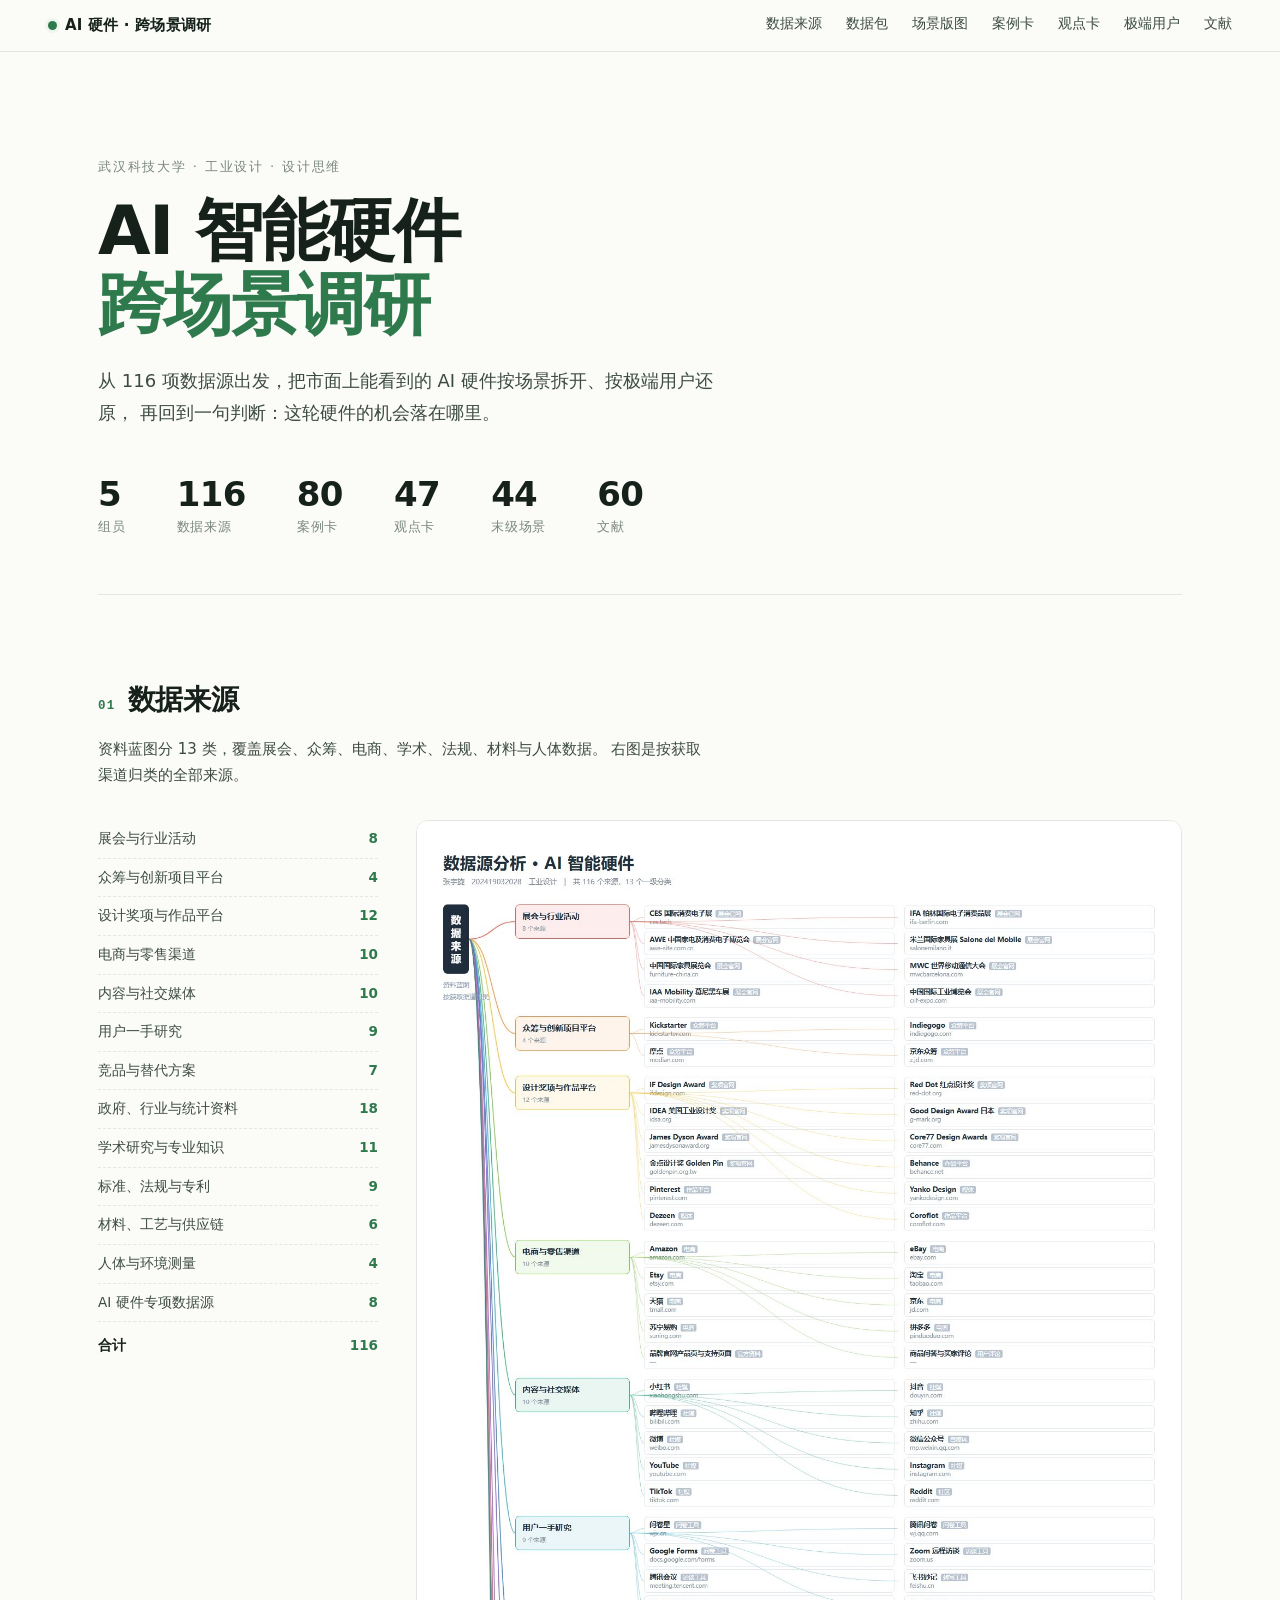
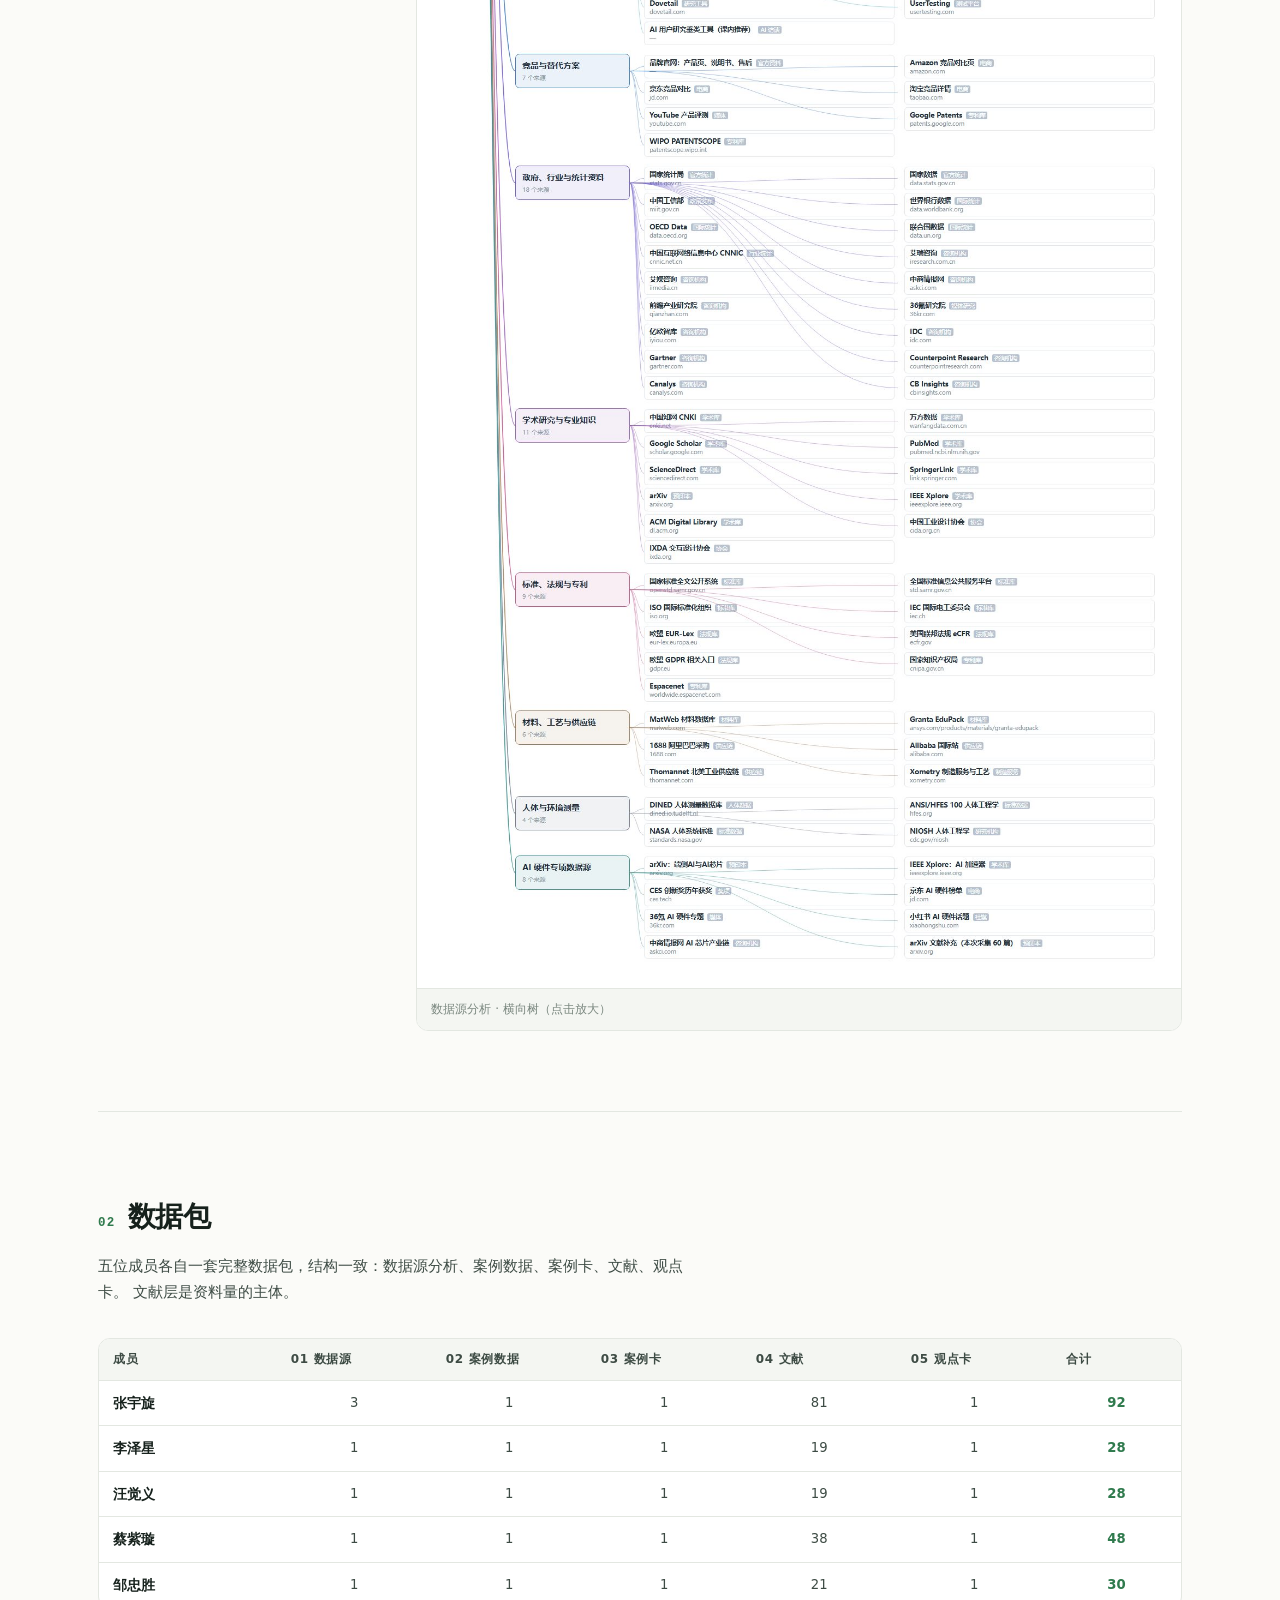
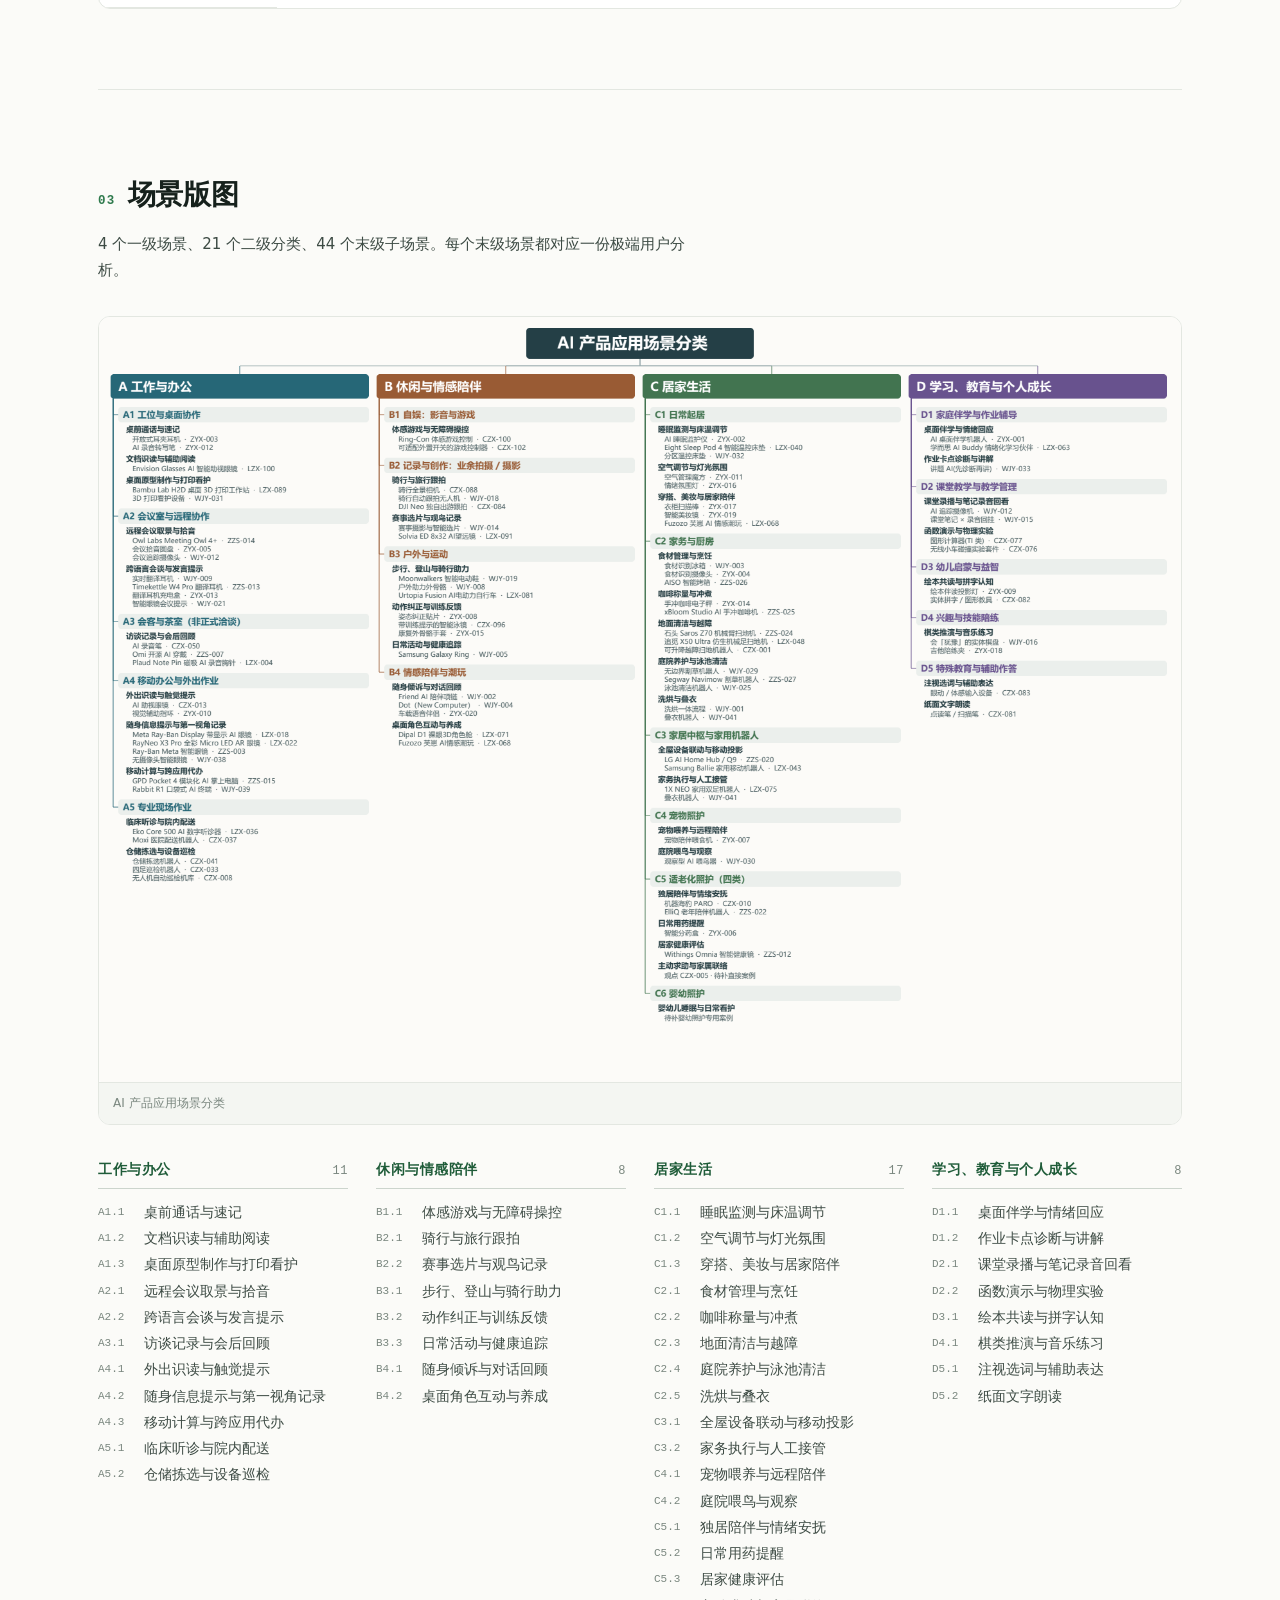
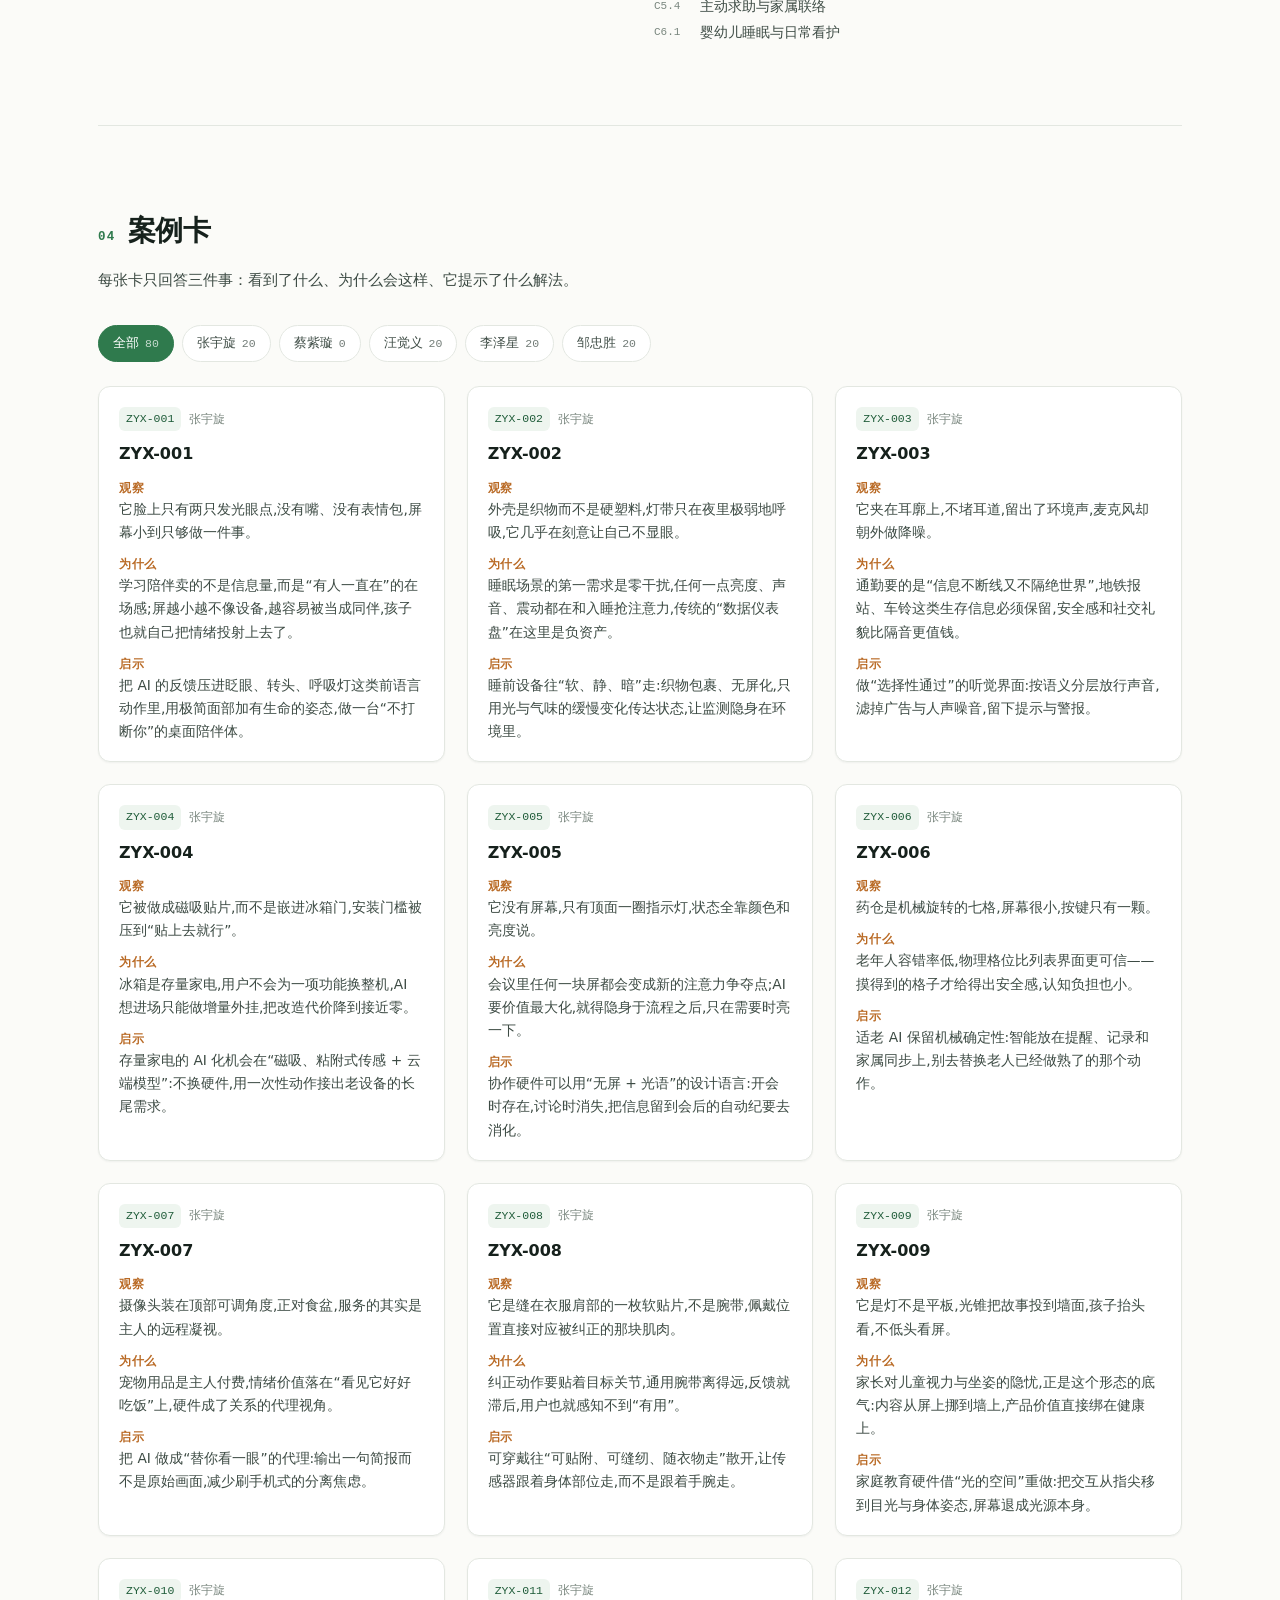
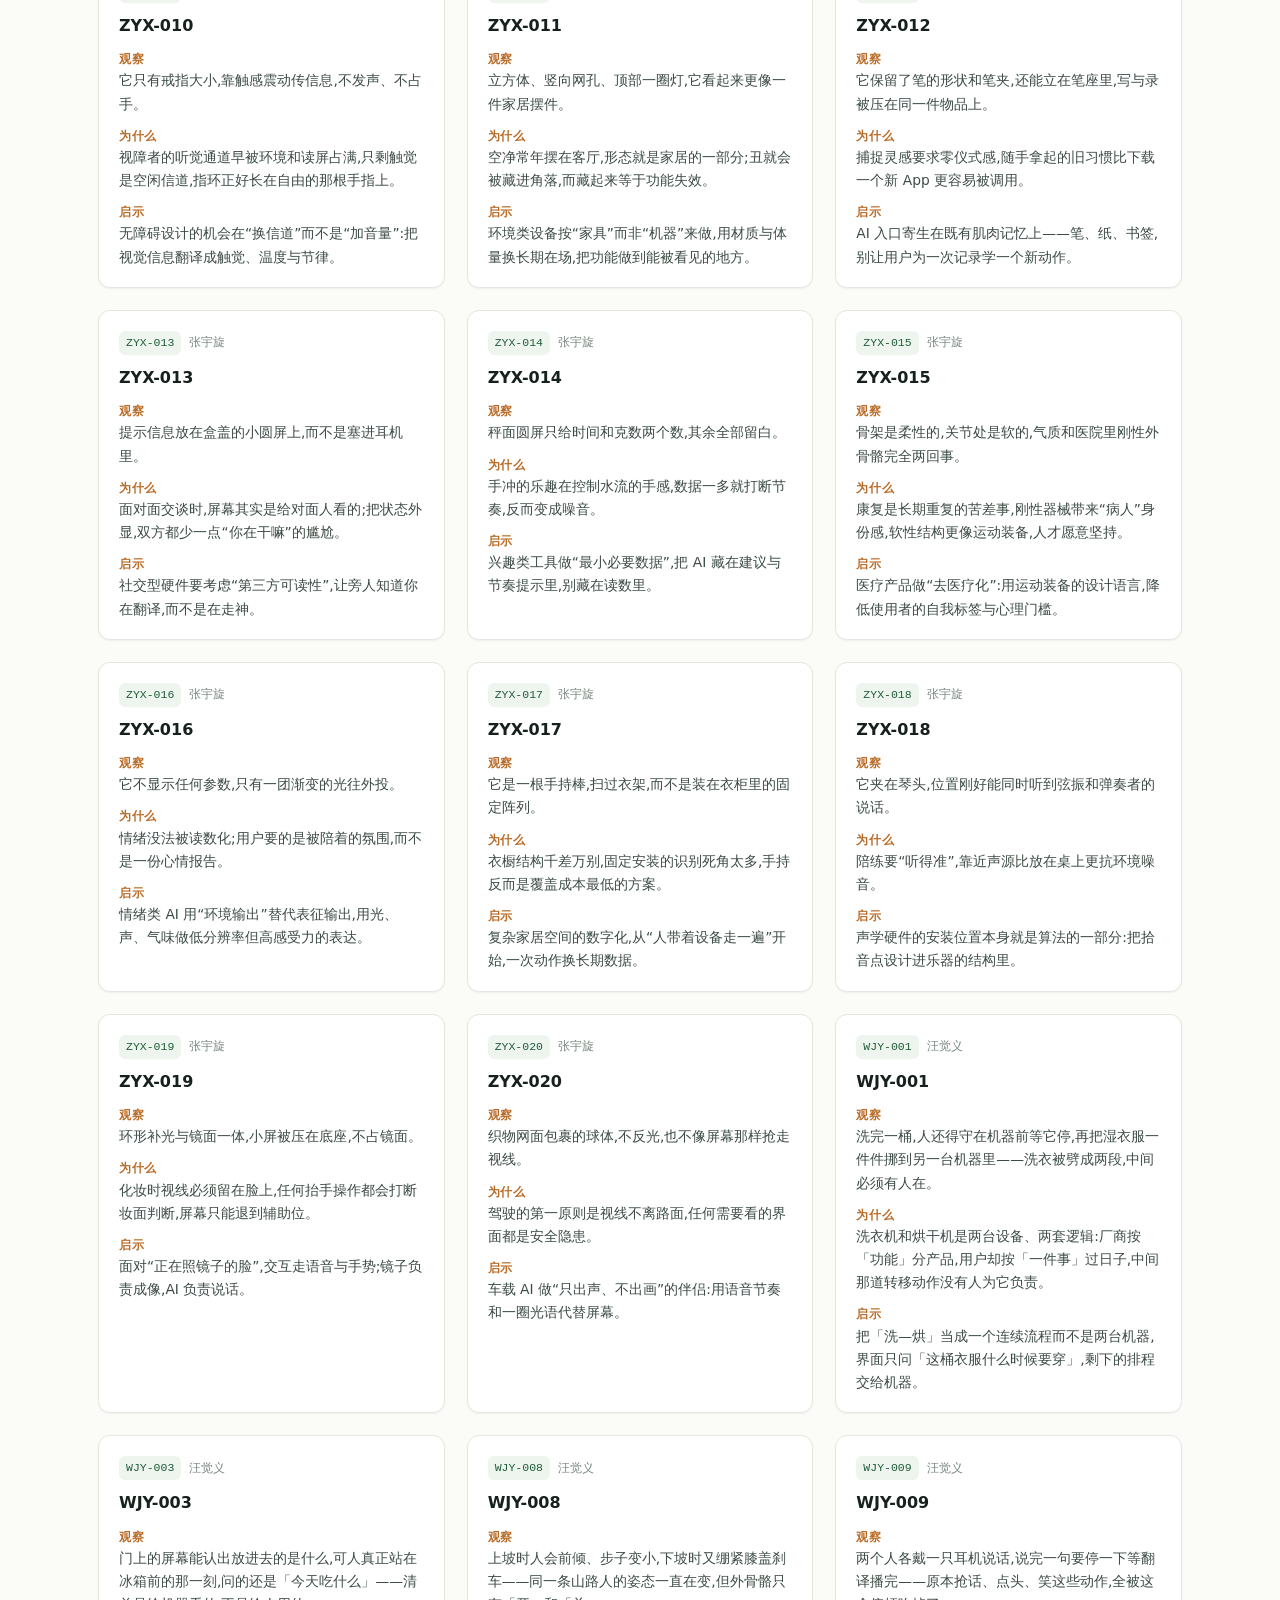
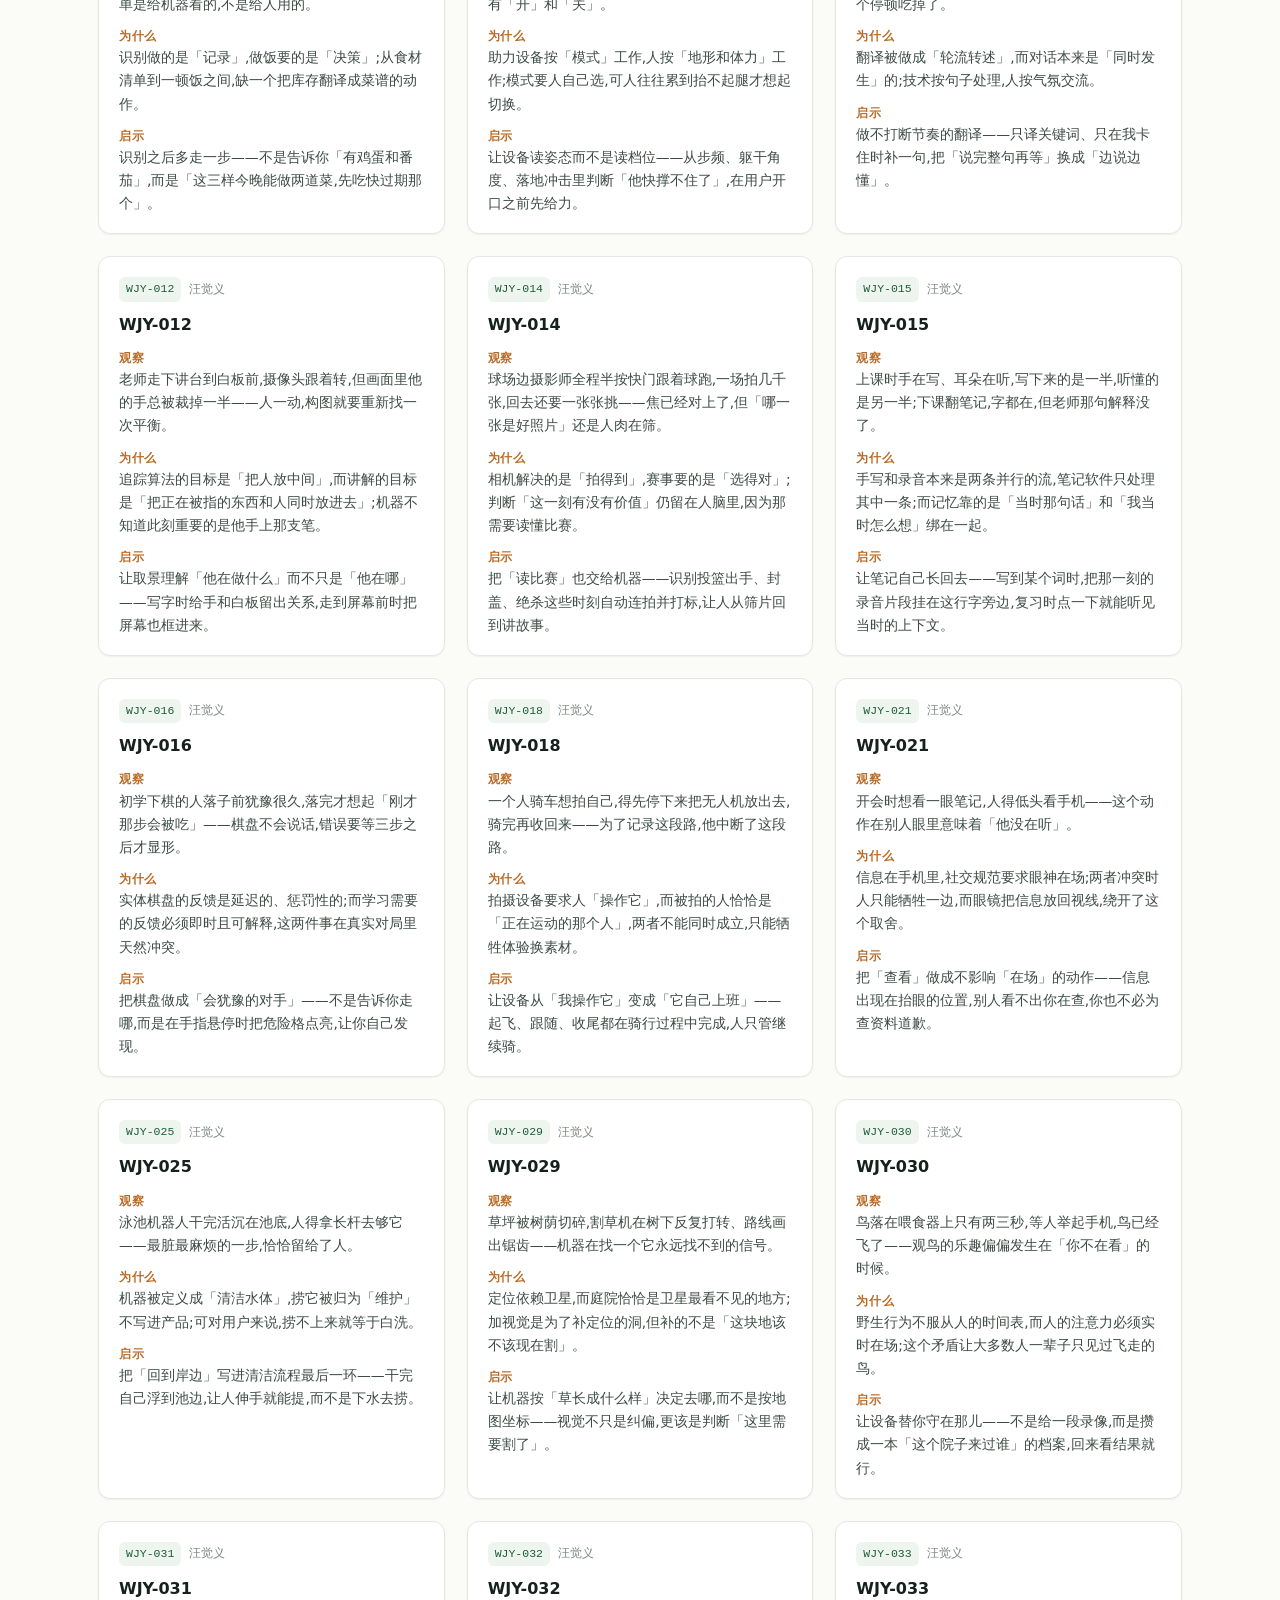
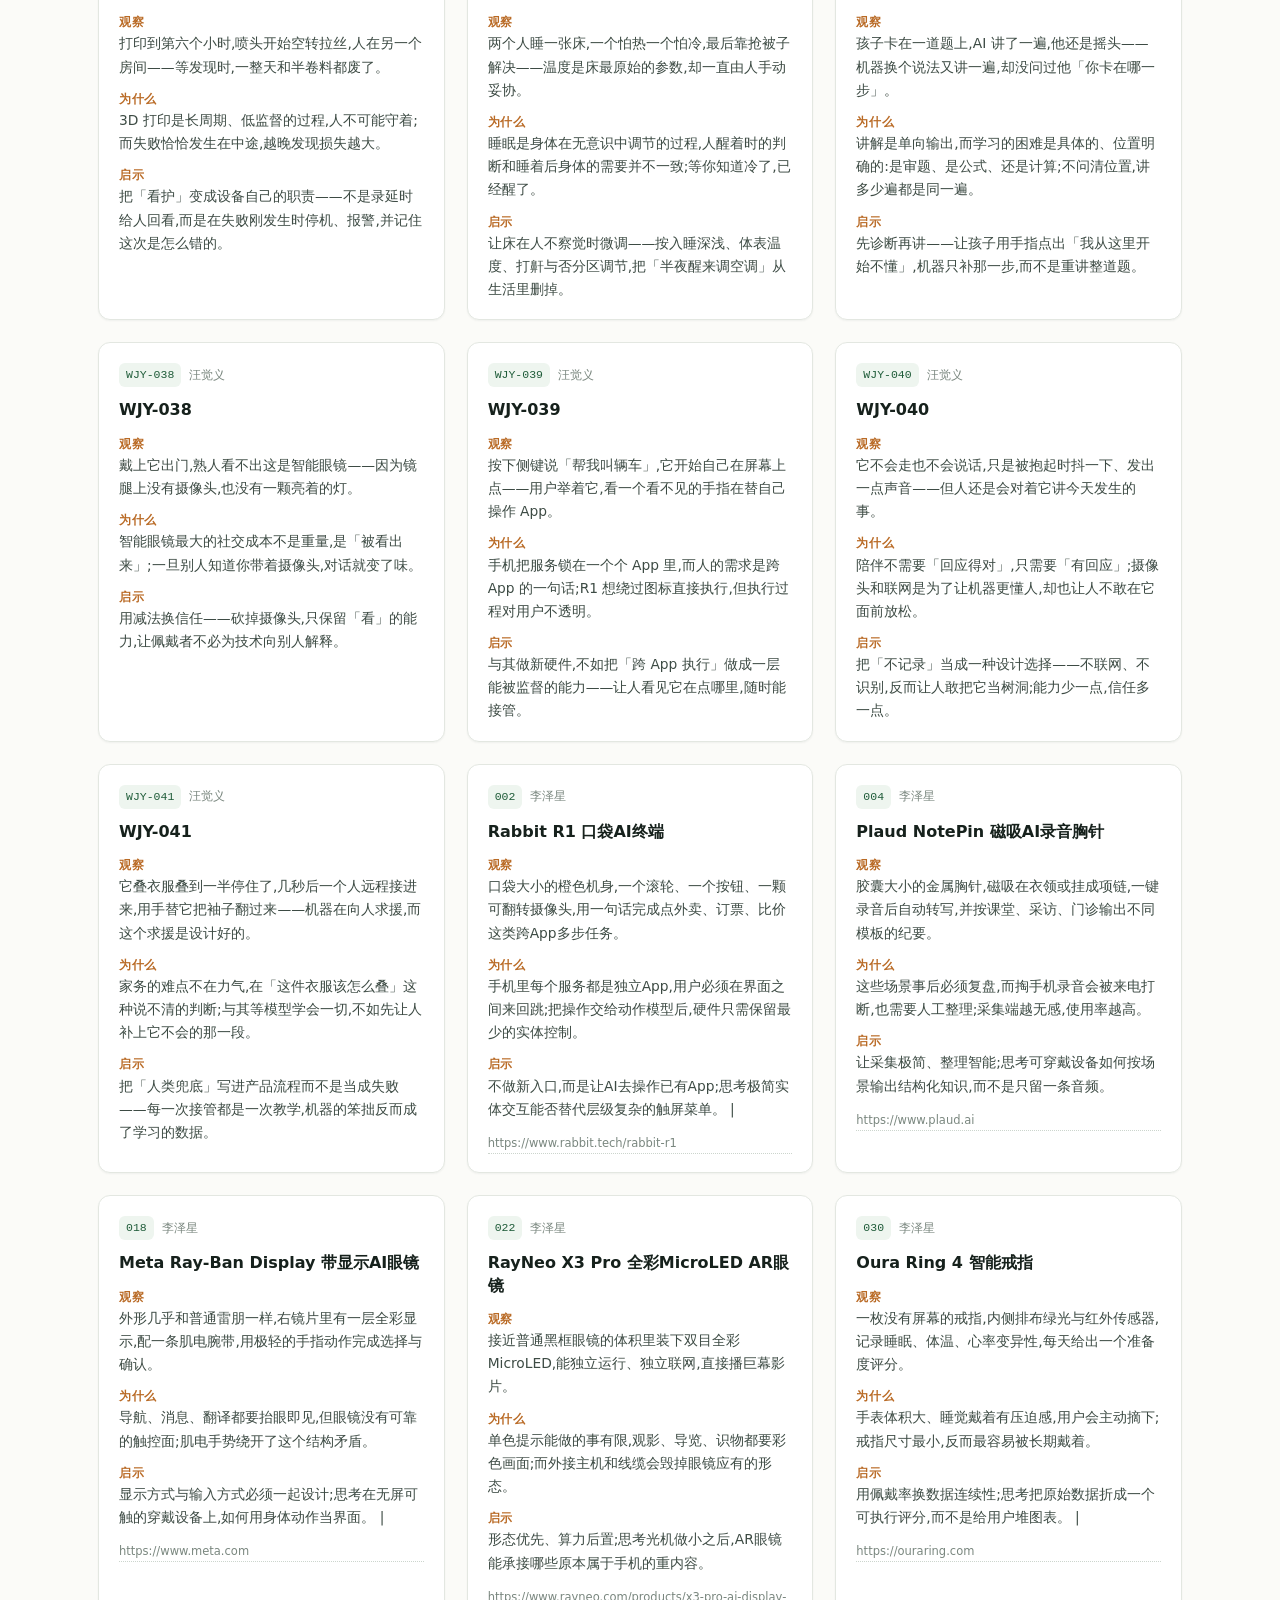
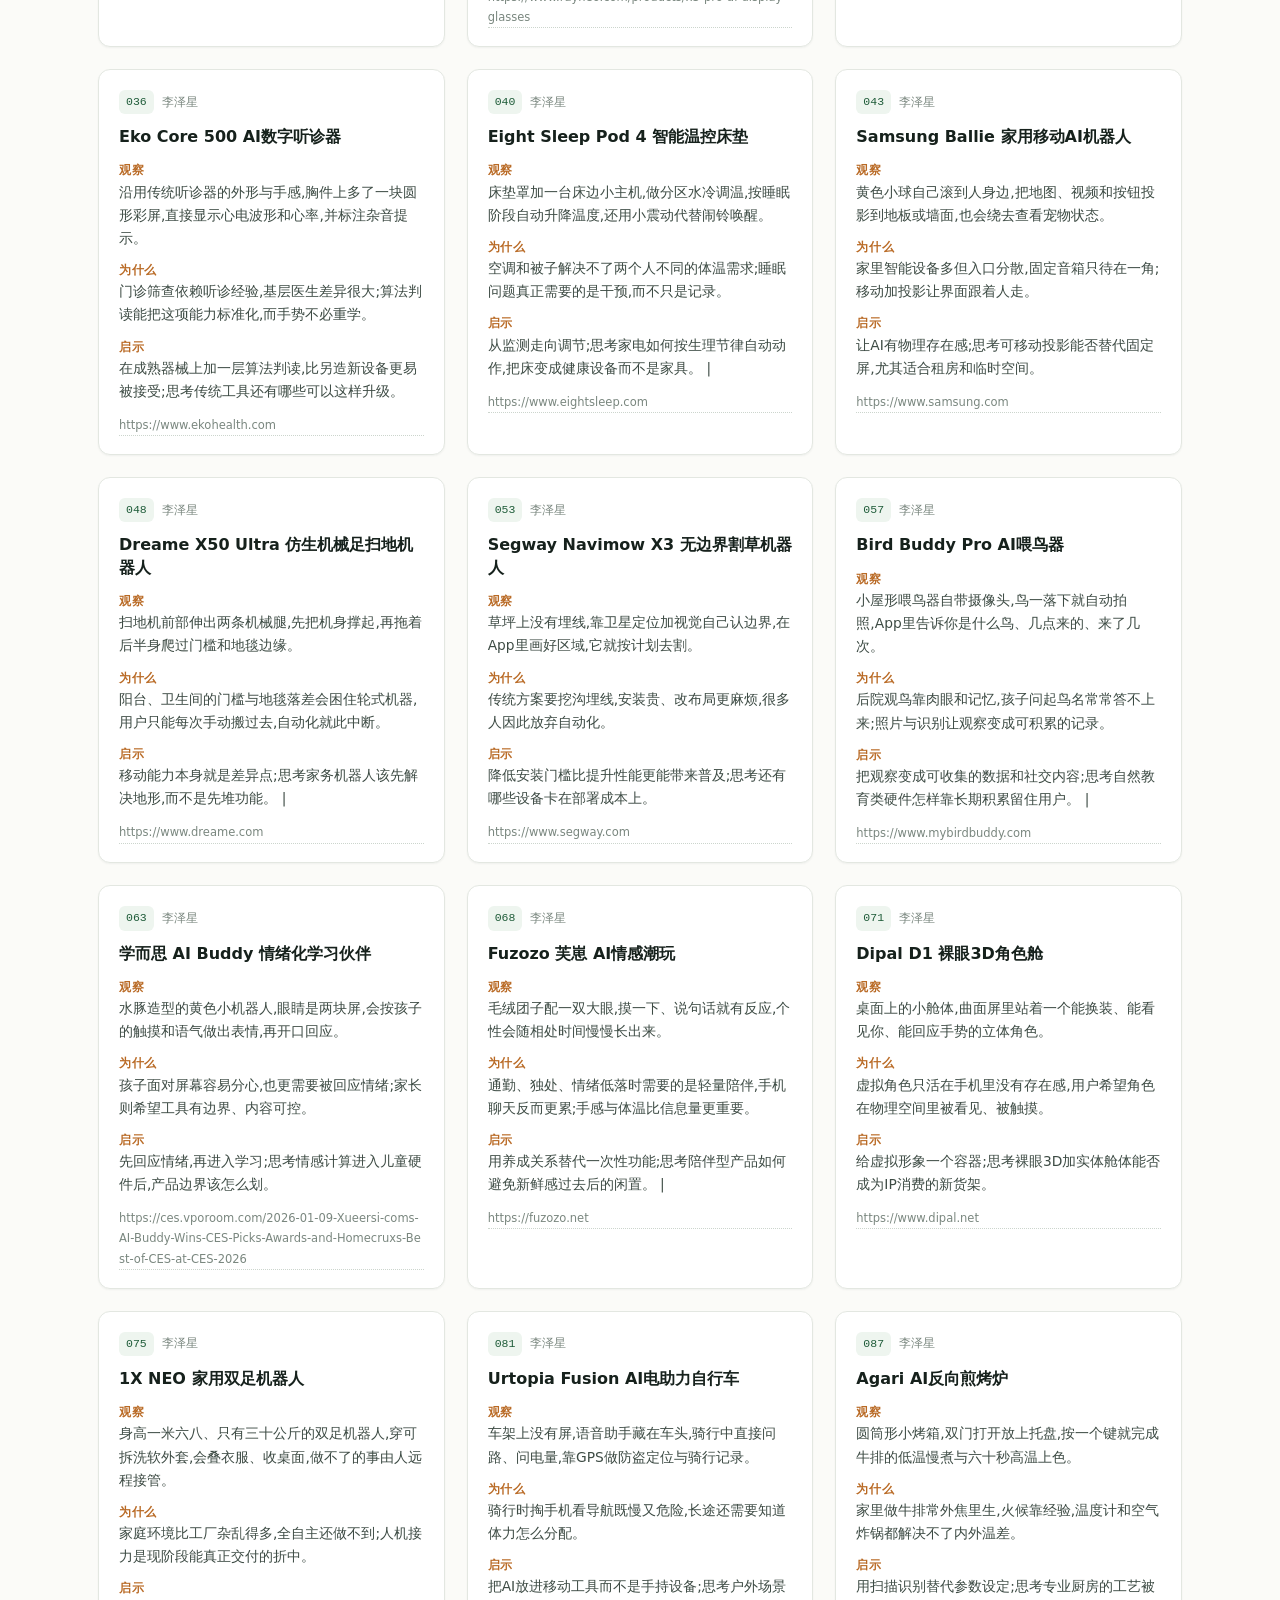
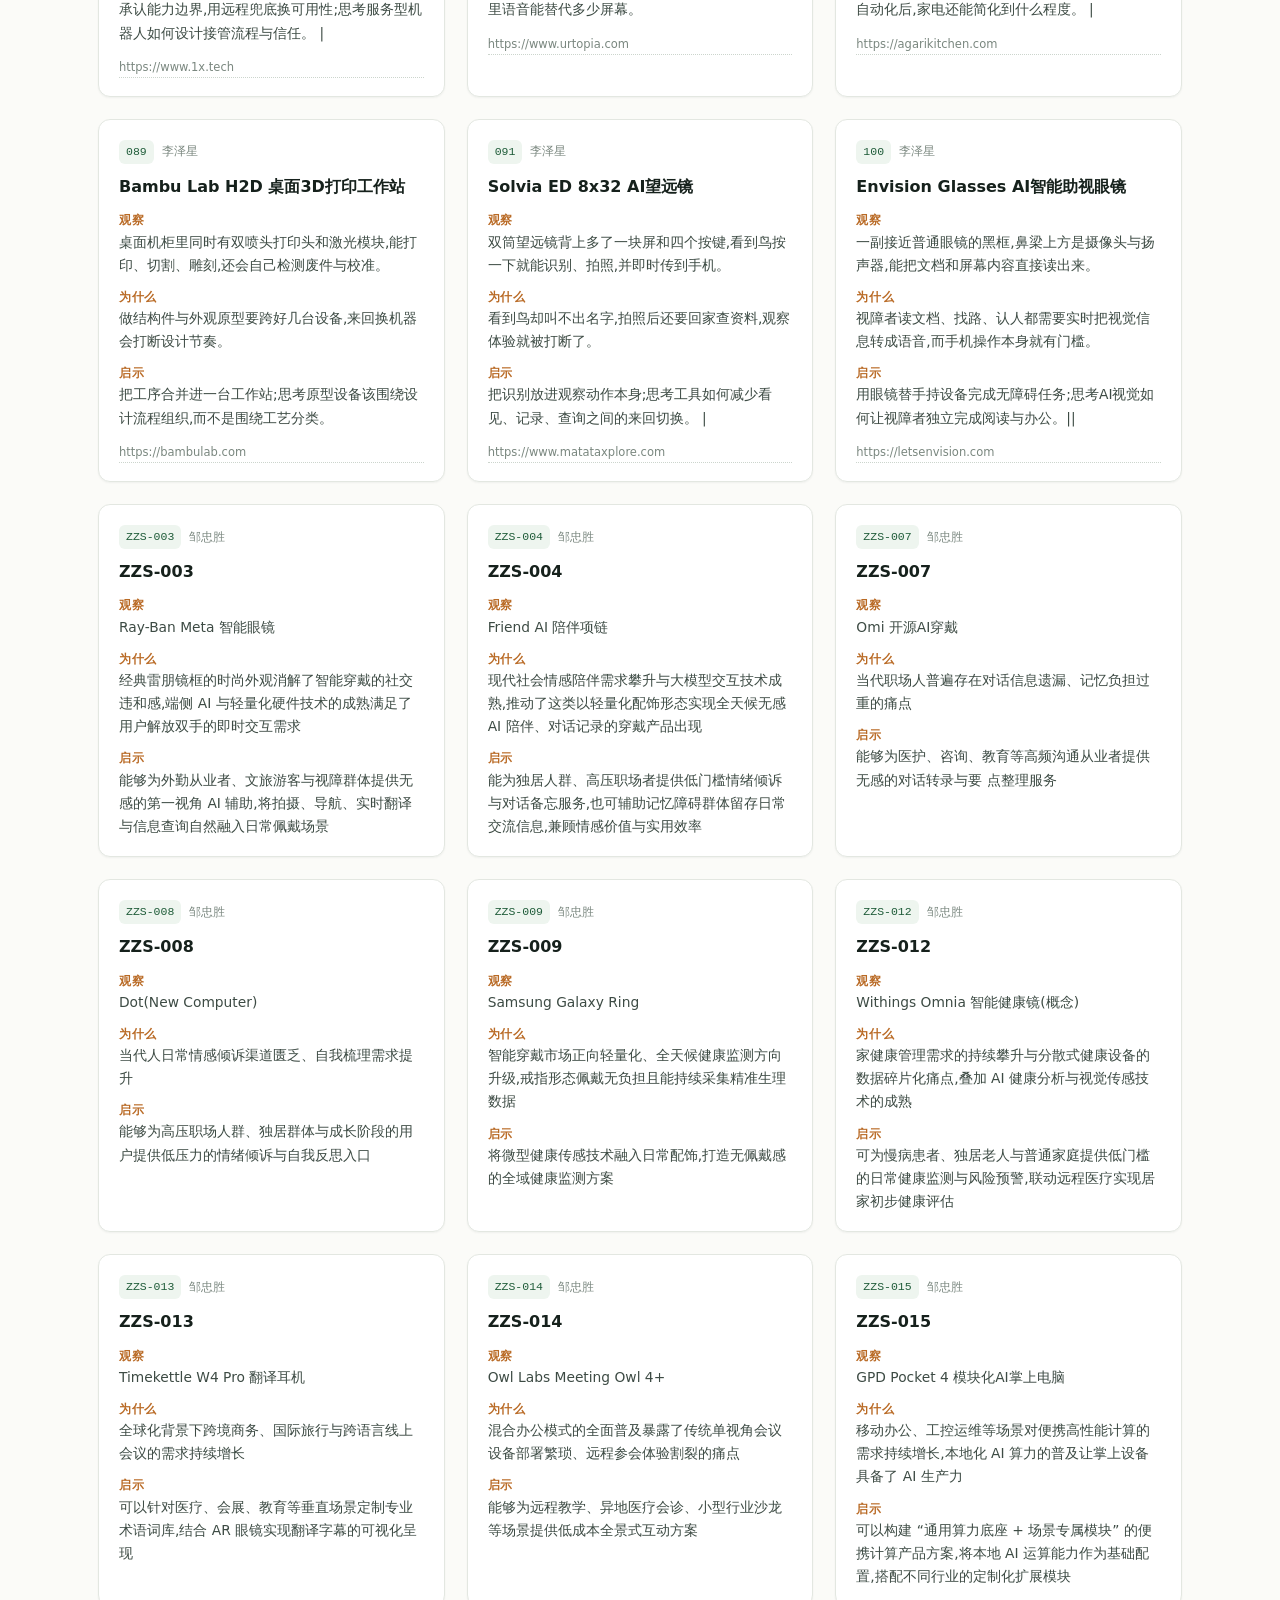
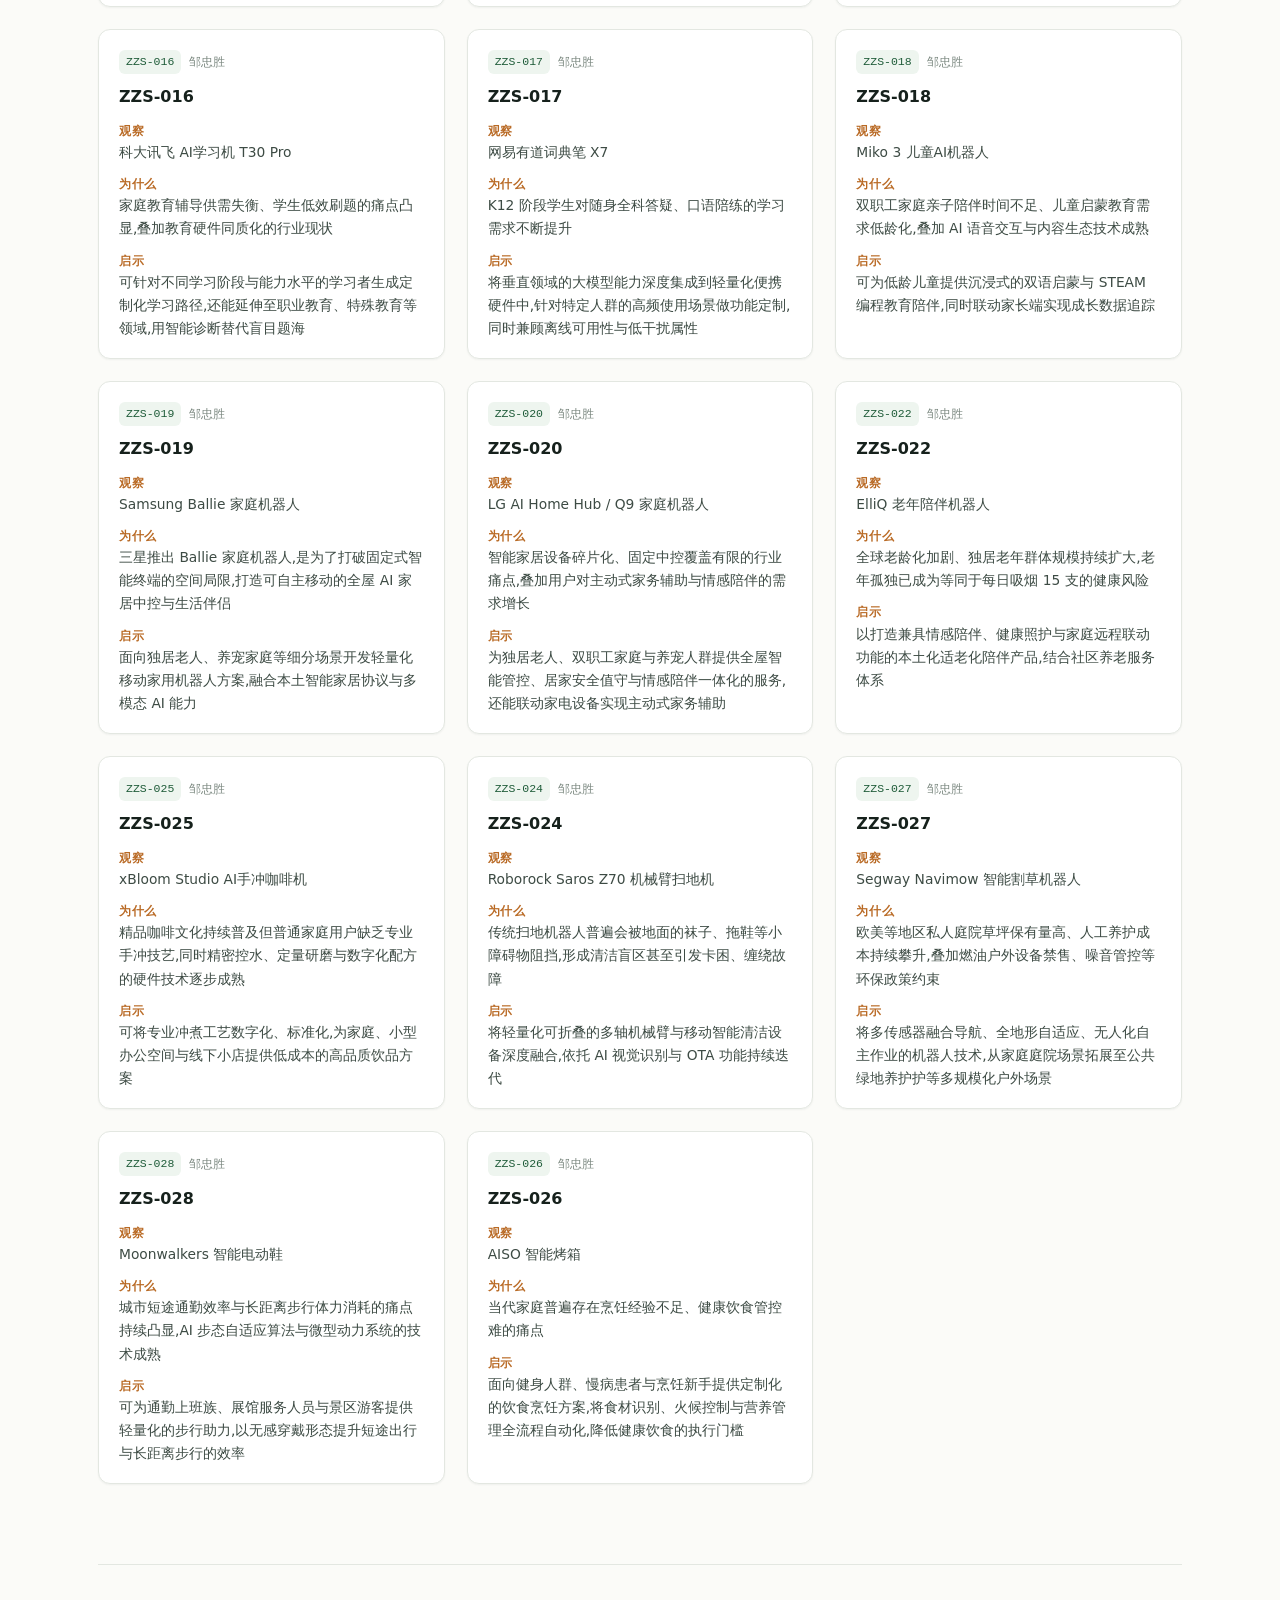
==== commit 17cf8317: "补齐五份数据包：新增数据包矩阵板块，更新统计与说明" ====
--- a/index.html
+++ b/index.html
@@ -12,6 +12,7 @@
   <a class="brand" href="#top"><span class="dot"></span>AI 硬件 · 跨场景调研</a>
   <nav>
     <a href="#source">数据来源</a>
+    <a href="#pack">数据包</a>
     <a href="#scene">场景版图</a>
     <a href="#case">案例卡</a>
     <a href="#idea">观点卡</a>
@@ -44,8 +45,22 @@
     </div>
   </section>
 
+  <section id="pack" class="block">
+    <h2><span class="num">02</span>数据包</h2>
+    <p class="intro">五位成员各自一套完整数据包，结构一致：数据源分析、案例数据、案例卡、文献、观点卡。
+      文献层是资料量的主体。</p>
+    <div class="table-wrap table-wrap--short">
+      <table id="packTable">
+        <thead>
+          <tr><th>成员</th><th>01 数据源</th><th>02 案例数据</th><th>03 案例卡</th><th>04 文献</th><th>05 观点卡</th><th>合计</th></tr>
+        </thead>
+        <tbody></tbody>
+      </table>
+    </div>
+  </section>
+
   <section id="scene" class="block">
-    <h2><span class="num">02</span>场景版图</h2>
+    <h2><span class="num">03</span>场景版图</h2>
     <p class="intro">4 个一级场景、21 个二级分类、44 个末级子场景。每个末级场景都对应一份极端用户分析。</p>
     <figure class="fig fig--wide">
       <img src="assets/figures/scene-map.png" alt="AI 产品应用场景分类" loading="lazy">
@@ -55,27 +70,27 @@
   </section>
 
   <section id="case" class="block">
-    <h2><span class="num">03</span>案例卡</h2>
+    <h2><span class="num">04</span>案例卡</h2>
     <p class="intro">每张卡只回答三件事：看到了什么、为什么会这样、它提示了什么解法。</p>
     <div class="filters" id="caseFilter"></div>
     <div class="cards" id="caseList"></div>
   </section>
 
   <section id="idea" class="block">
-    <h2><span class="num">04</span>观点卡</h2>
+    <h2><span class="num">05</span>观点卡</h2>
     <p class="intro">从案例里提炼的判断，以及支撑它的场景拆解与设计机会点。</p>
     <div class="filters" id="ideaFilter"></div>
     <div class="cards" id="ideaList"></div>
   </section>
 
   <section id="user" class="block">
-    <h2><span class="num">05</span>极端用户分析</h2>
+    <h2><span class="num">06</span>极端用户分析</h2>
     <p class="intro">把场景里某一维度推到极致，看这类人真实会做什么。共 44 张，与末级场景一一对应。</p>
     <div class="gallery" id="userList"></div>
   </section>
 
   <section id="paper" class="block">
-    <h2><span class="num">06</span>文献</h2>
+    <h2><span class="num">07</span>文献</h2>
     <p class="intro">围绕端侧算力、可穿戴形态、主动介入与隐私安全采集的 60 篇前沿文献。</p>
     <div class="table-wrap">
       <table id="paperList">
--- a/style.css
+++ b/style.css
@@ -590,6 +590,36 @@
 }
 
 .cell-link:hover { color: var(--green); border-bottom-color: var(--green); }
+
+/* 数据包矩阵 */
+.table-wrap--short { max-height: none; }
+
+#packTable th[scope="row"] {
+  position: static;
+  background: transparent;
+  font-size: 14px;
+  font-weight: 700;
+  letter-spacing: 0;
+  color: var(--ink);
+  width: 110px;
+}
+
+.pack-cell {
+  text-align: center;
+  font-variant-numeric: tabular-nums;
+  color: var(--ink-2);
+  width: 96px;
+}
+
+.pack-cell.is-empty { color: var(--muted); }
+
+.pack-total {
+  text-align: center;
+  font-weight: 700;
+  color: var(--green);
+  font-variant-numeric: tabular-nums;
+  width: 80px;
+}
 
 /* ---------- 13. 页脚 ---------- */
 .foot {
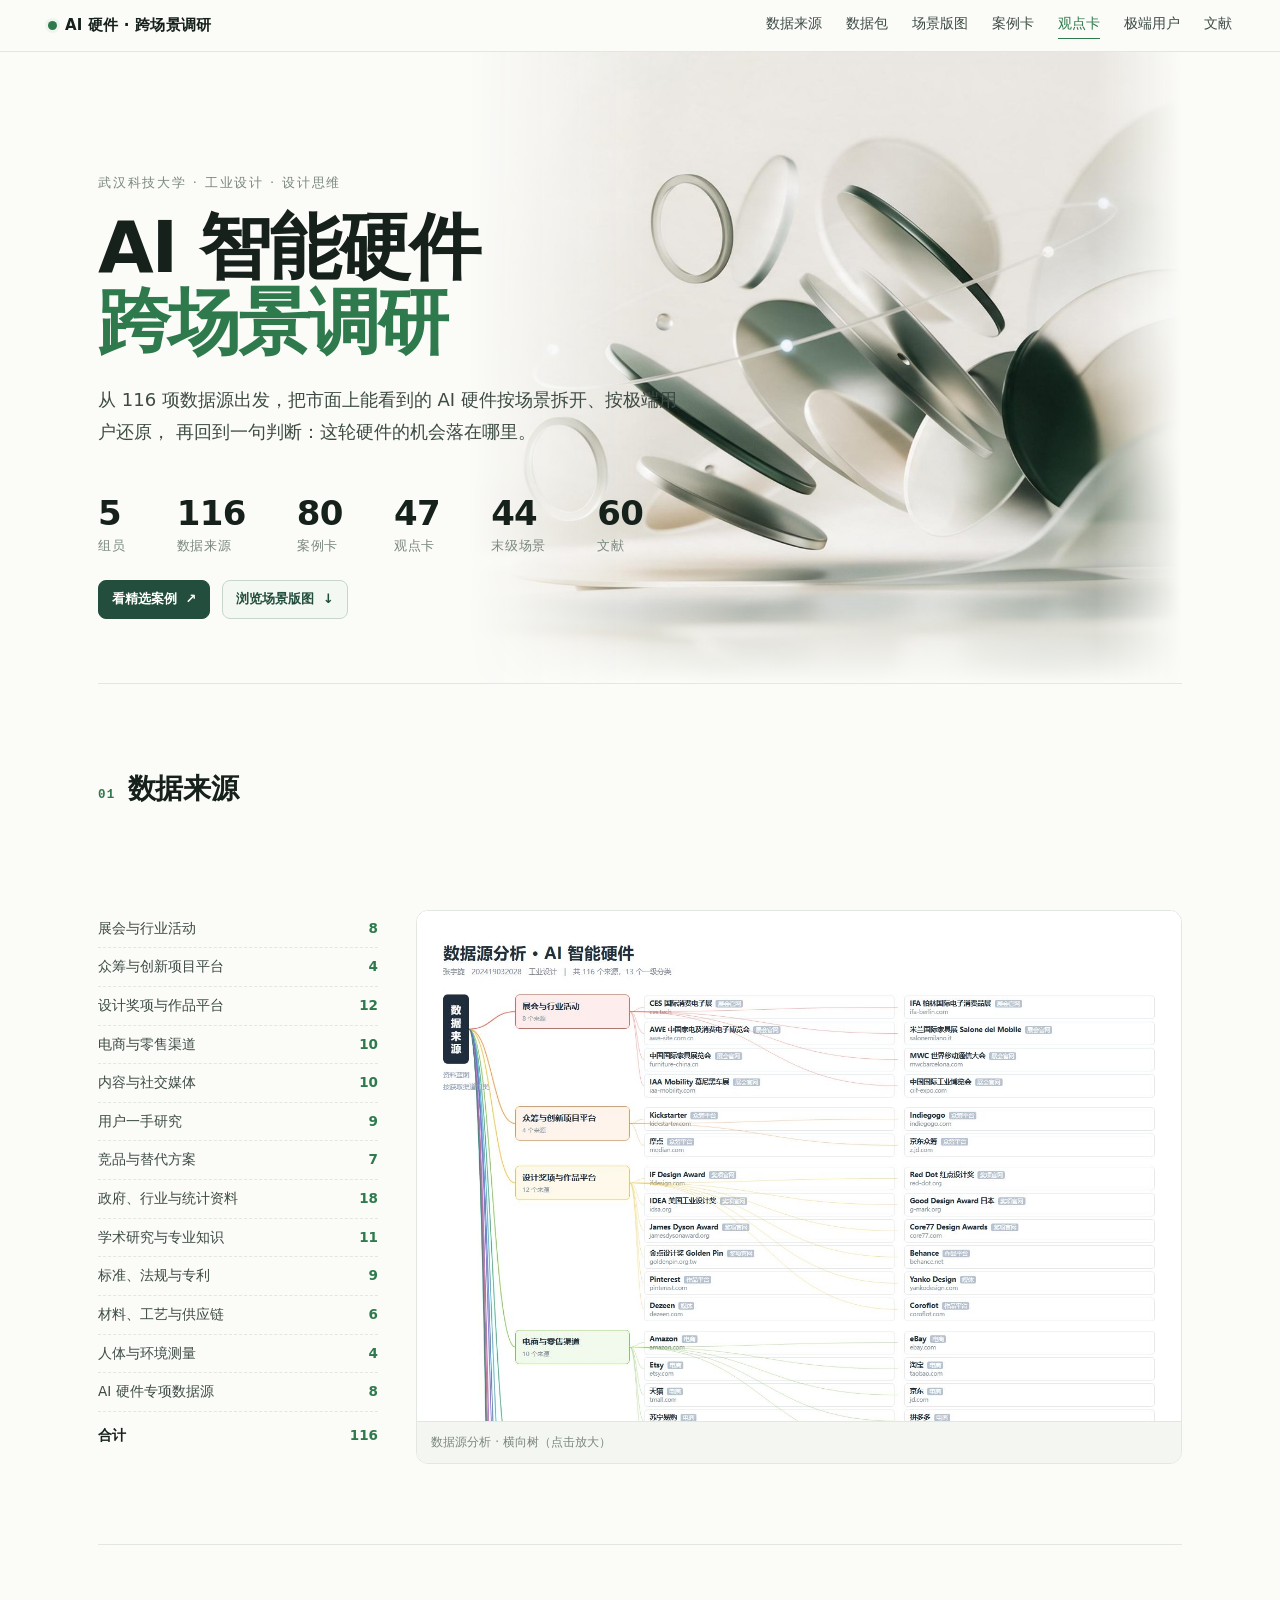
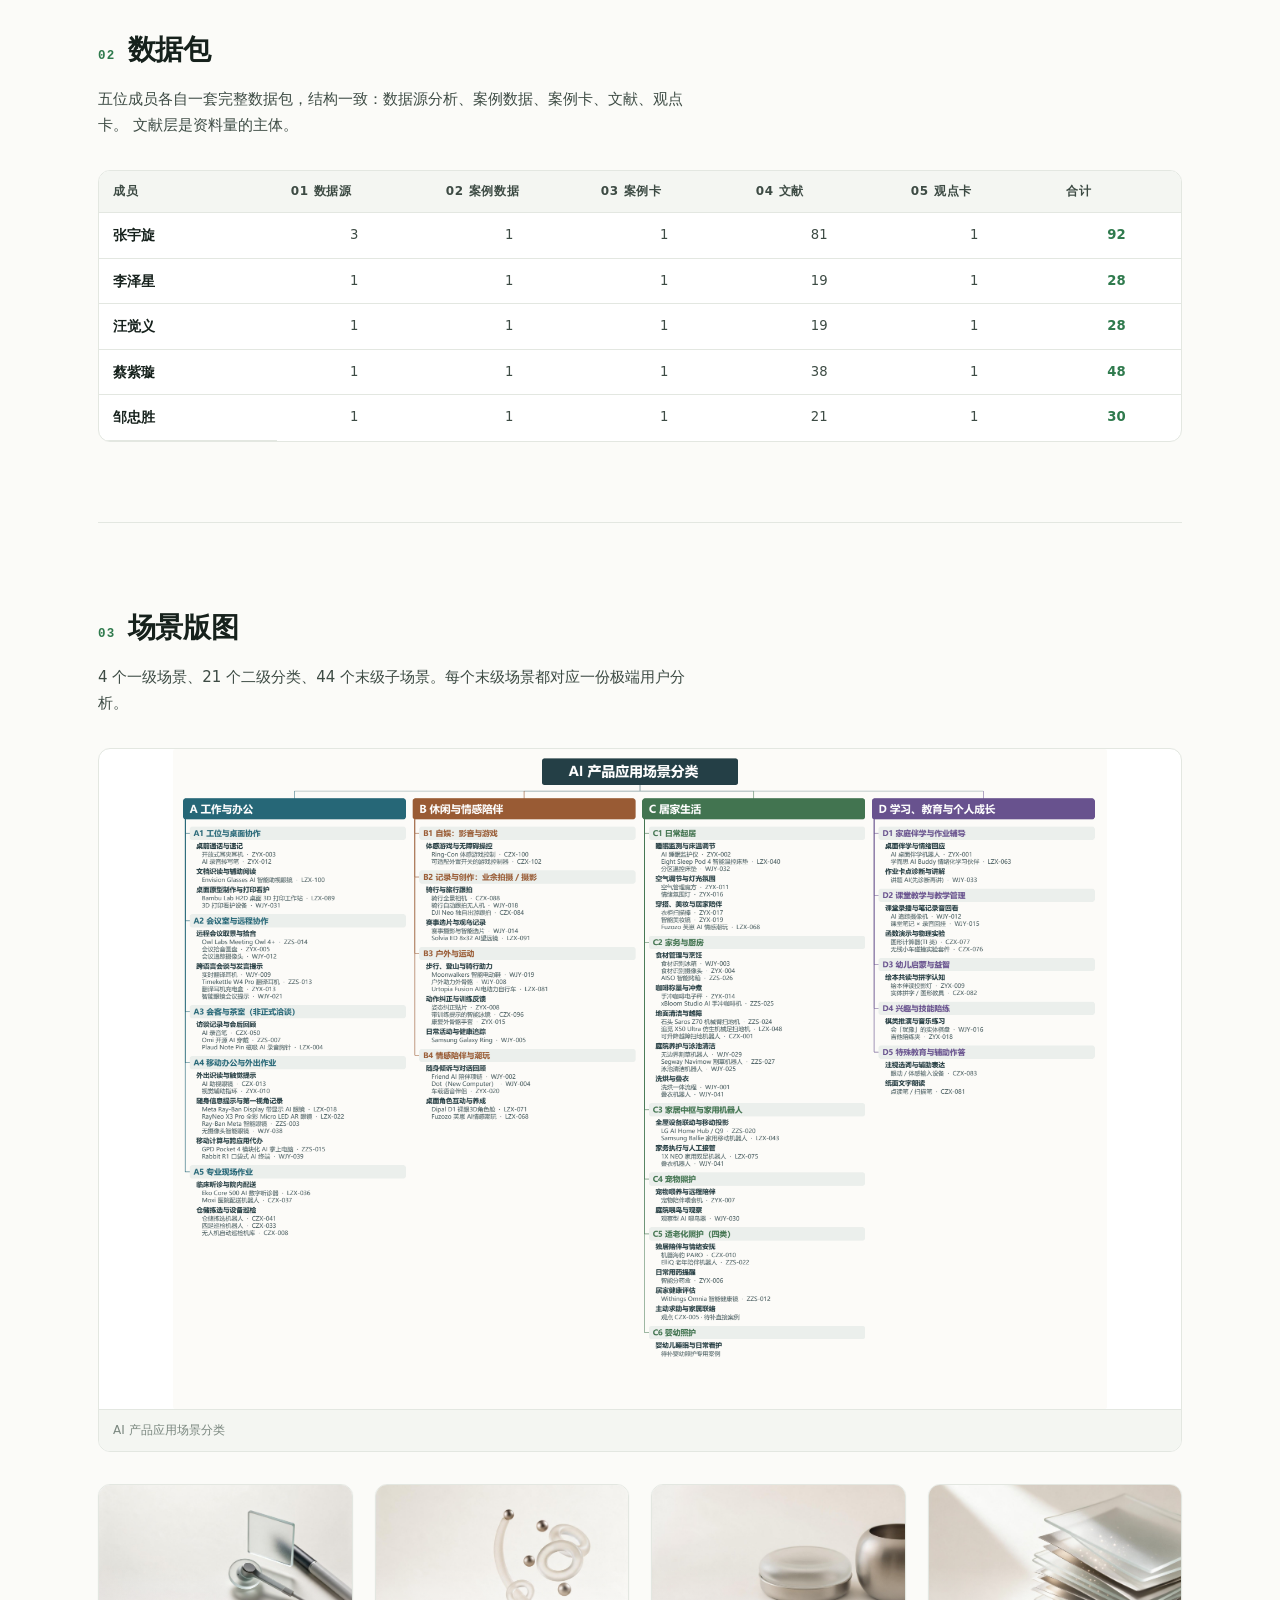
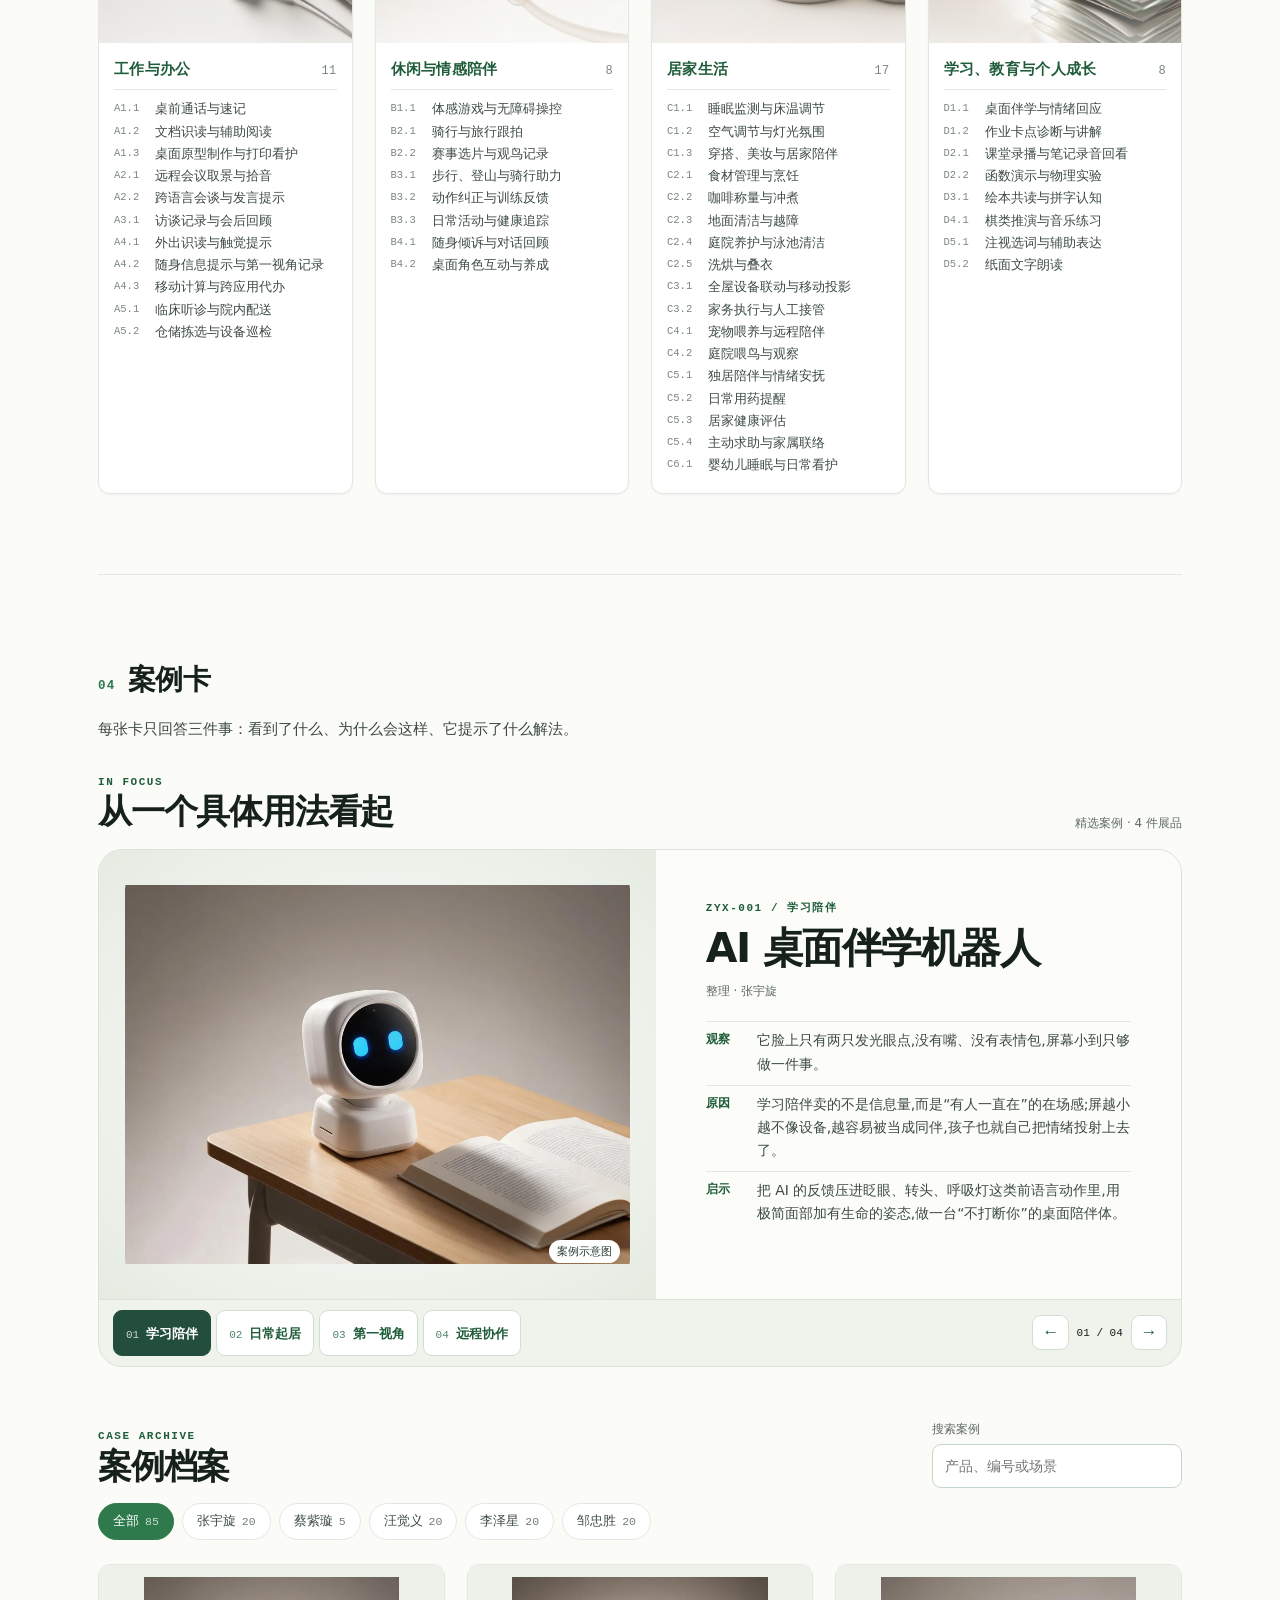
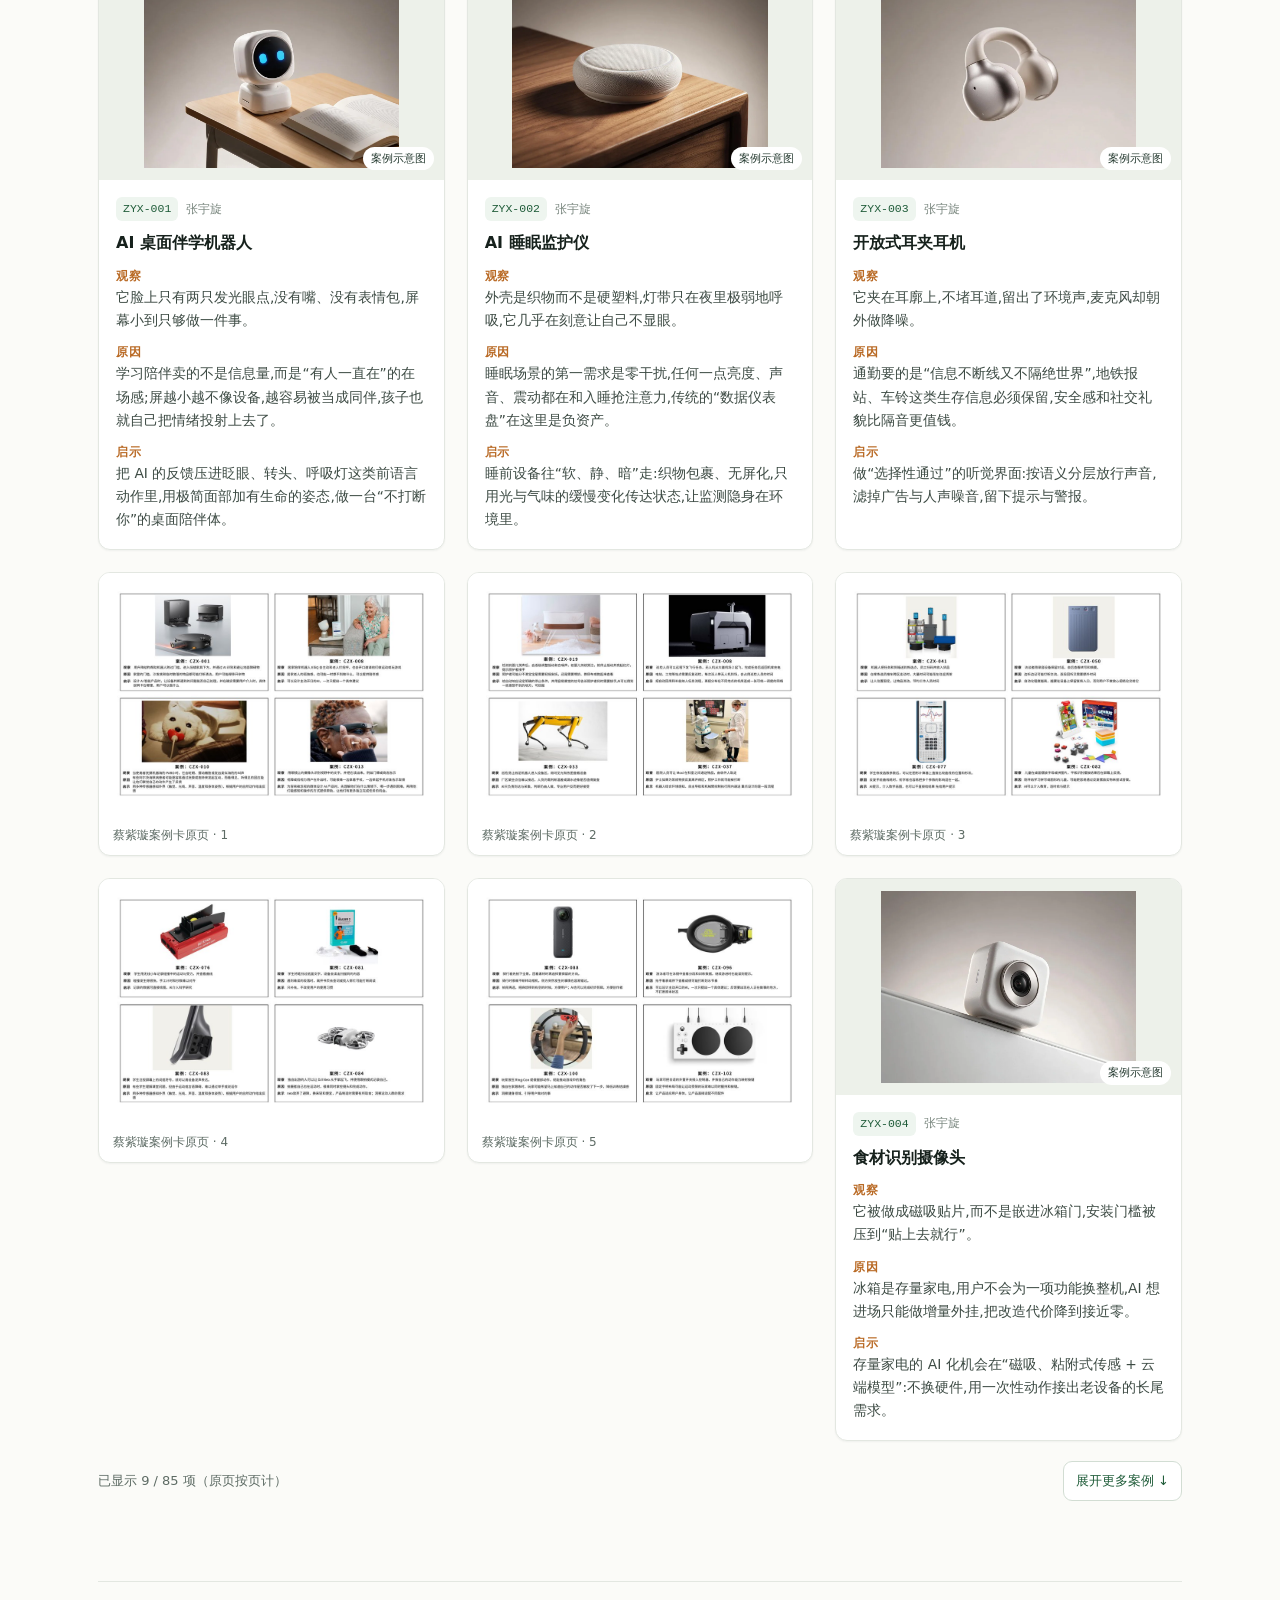
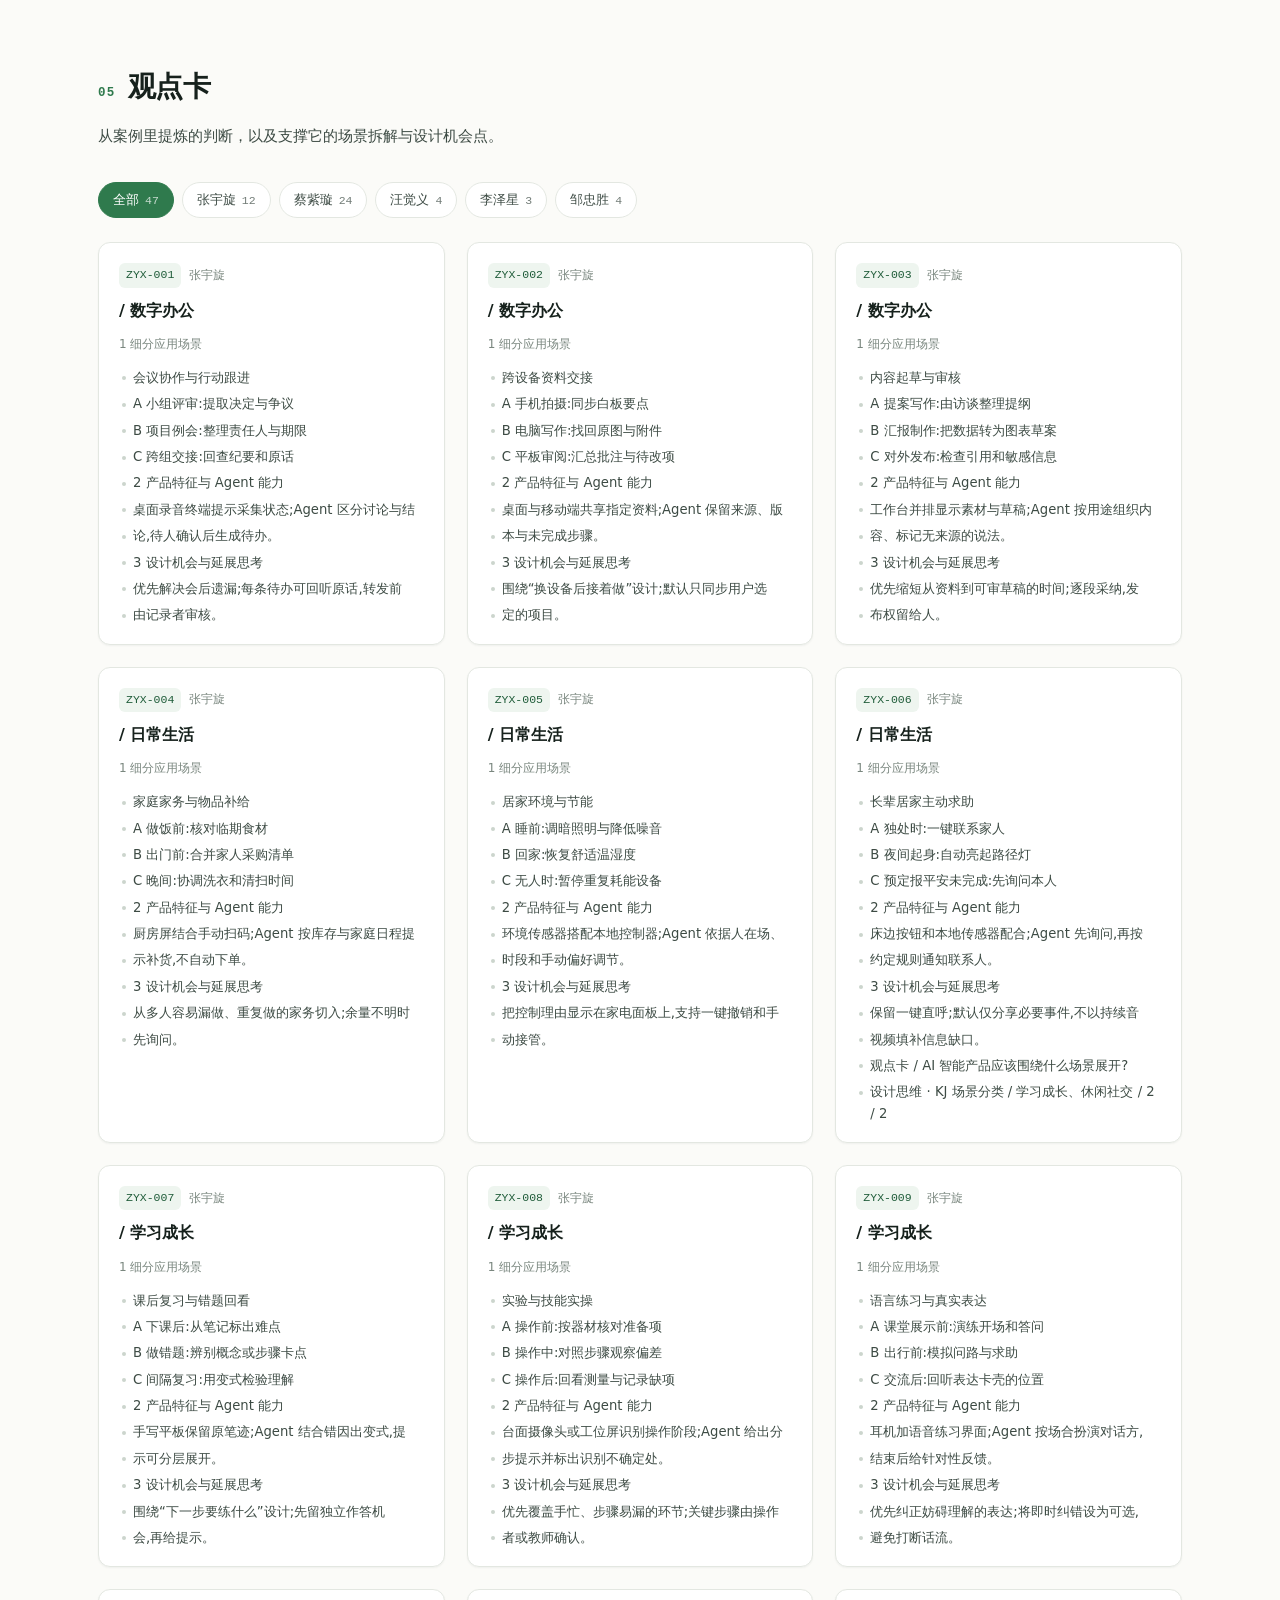
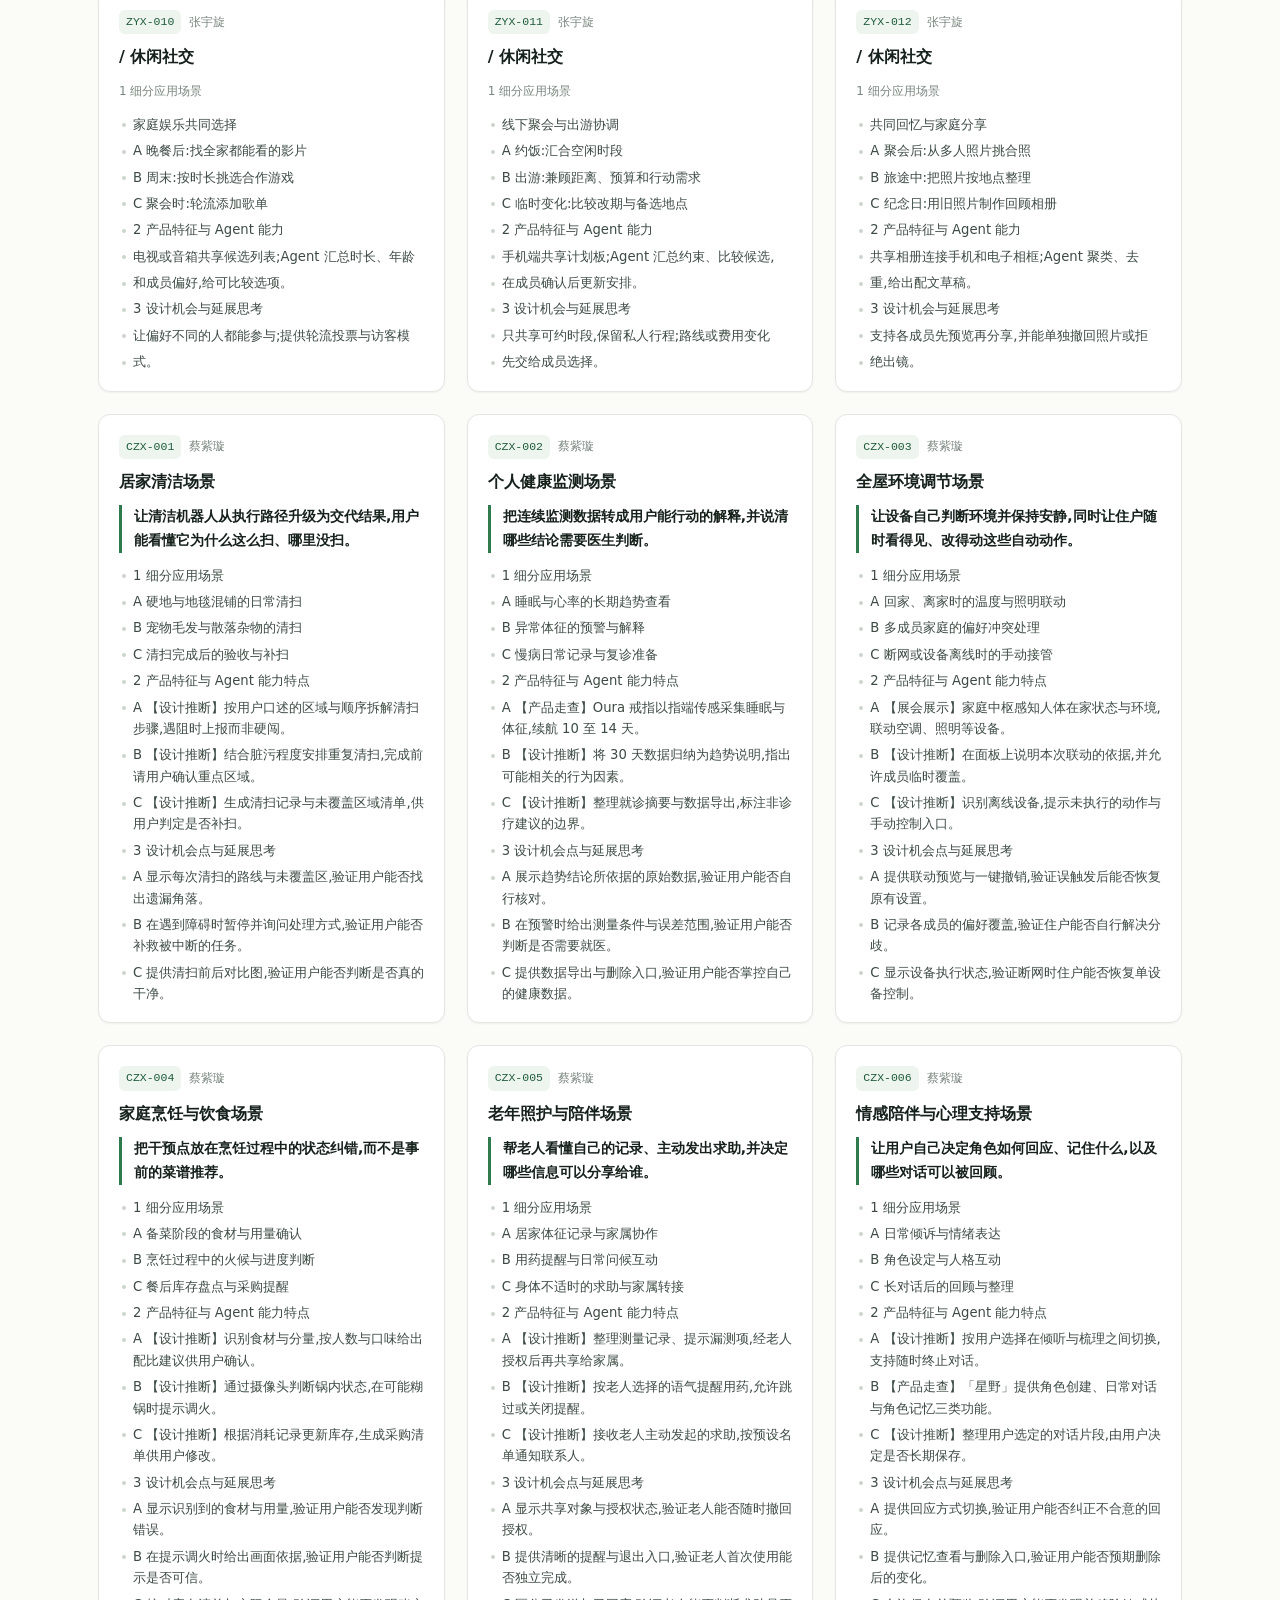
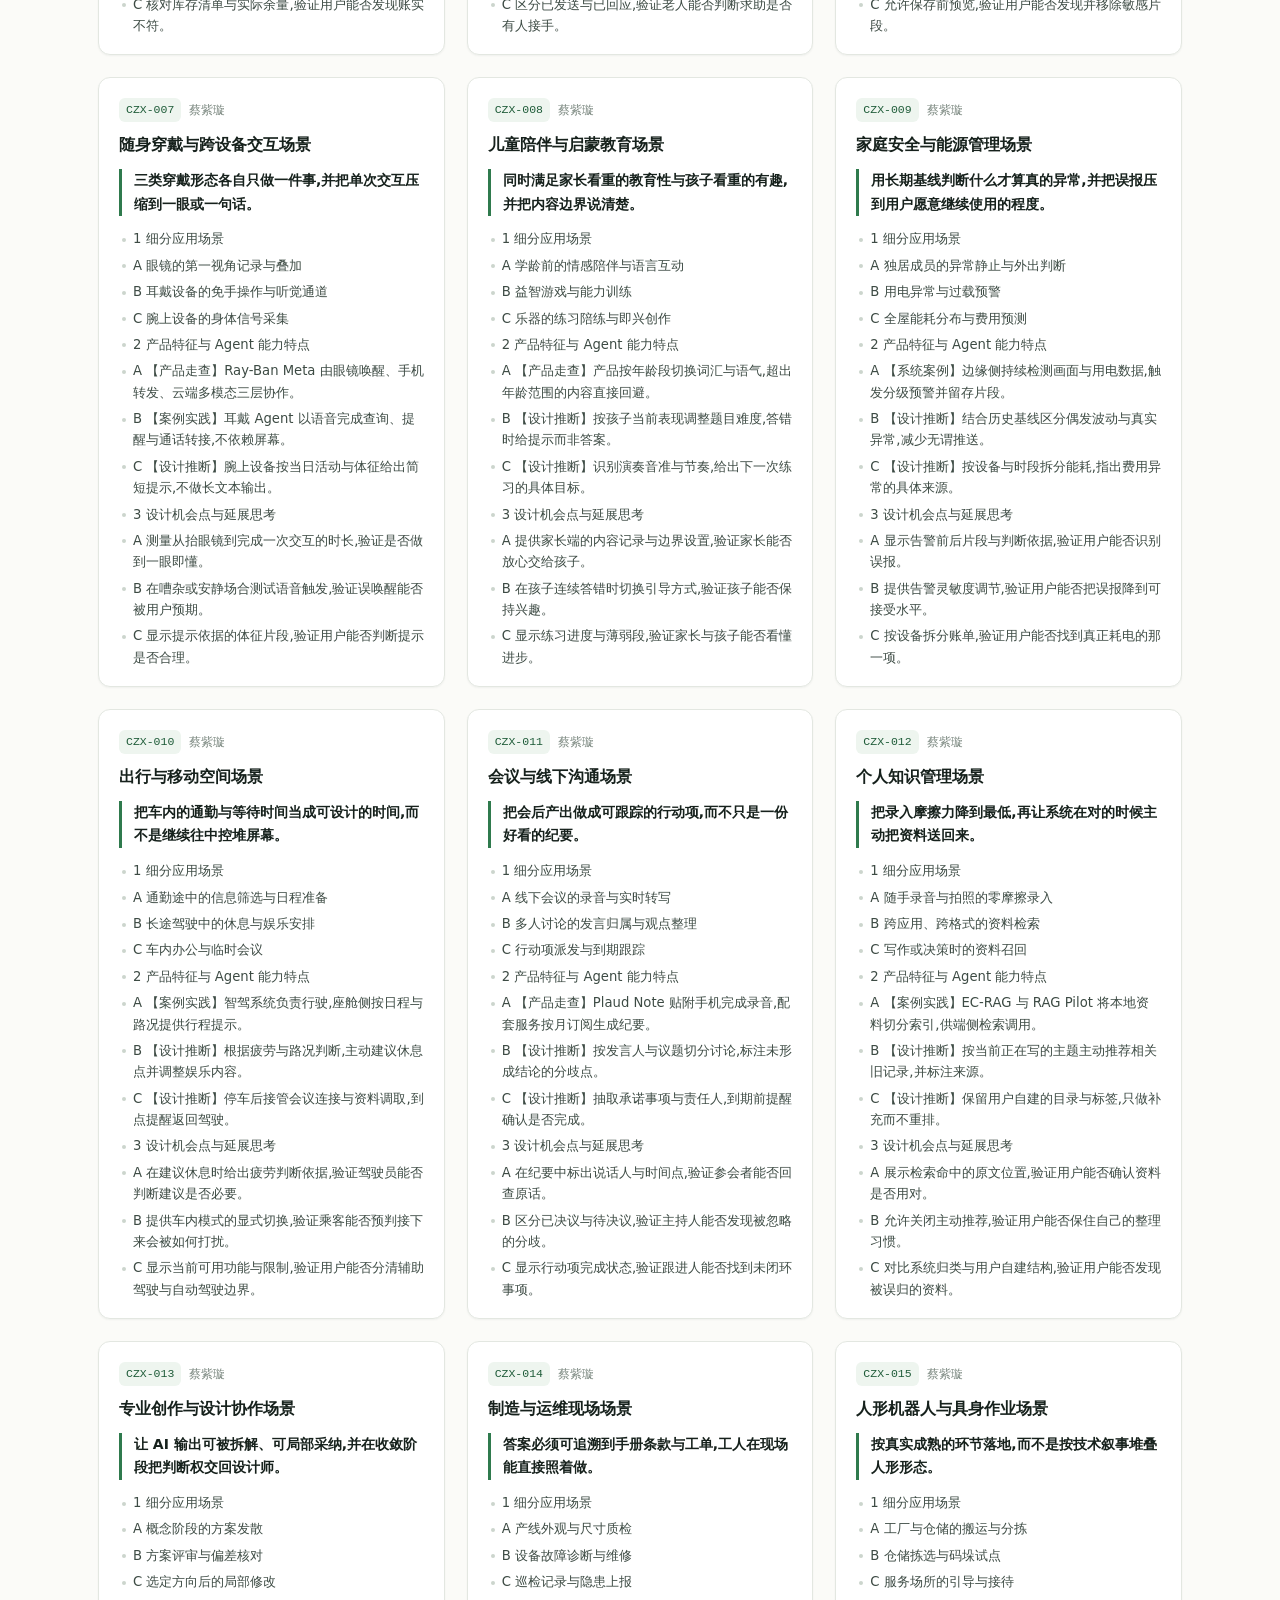
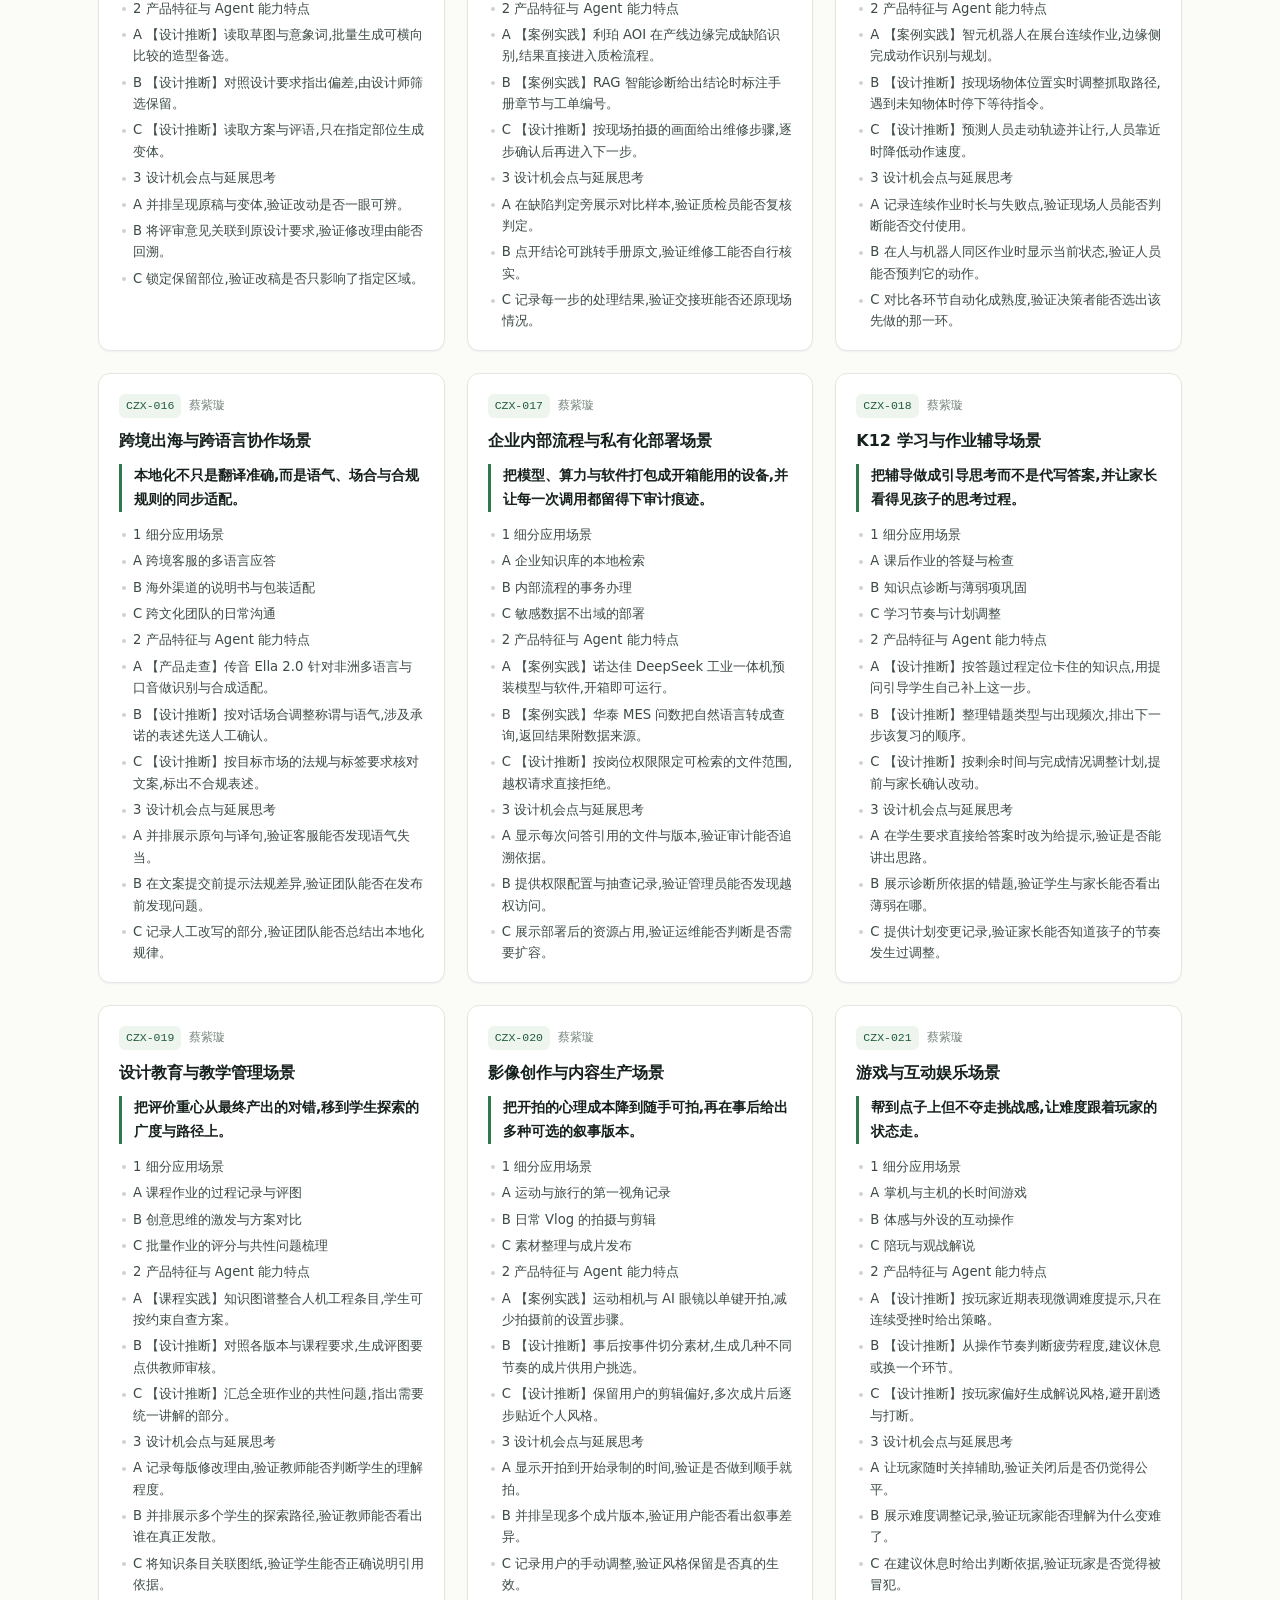
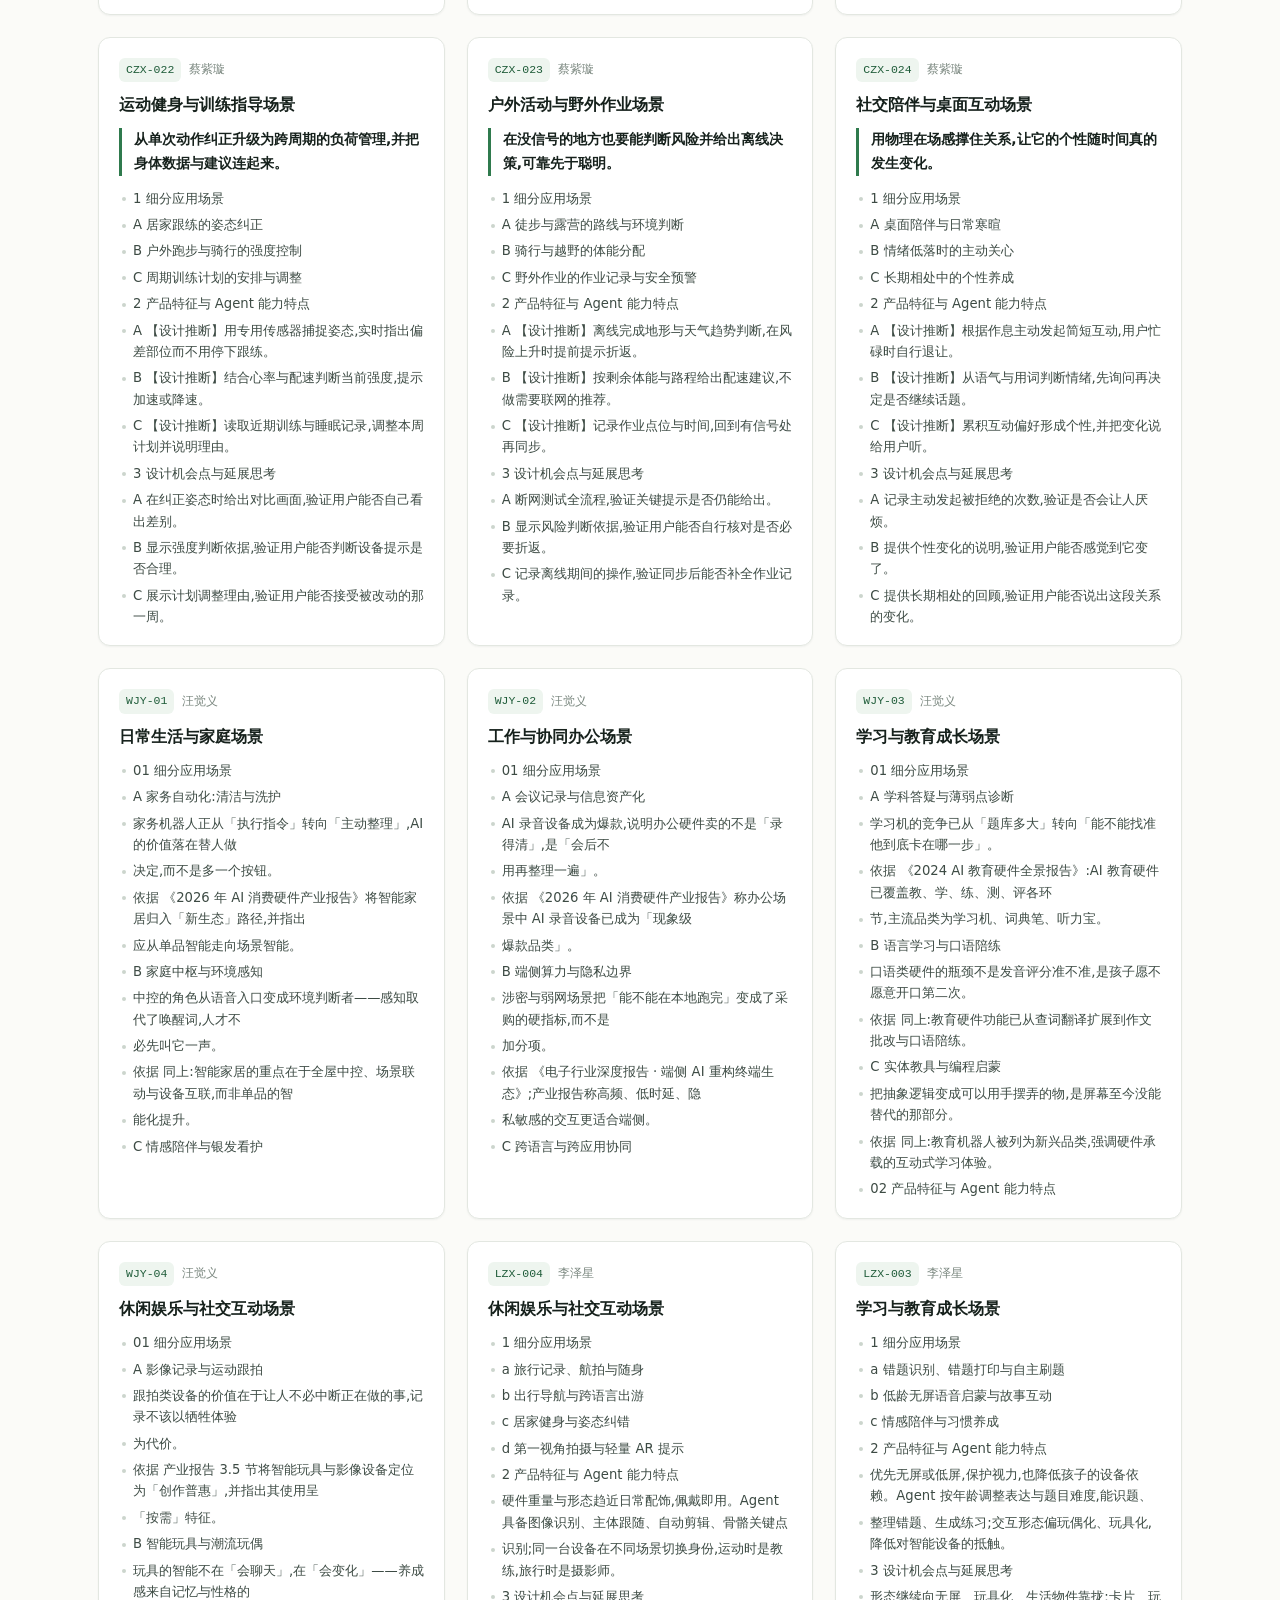
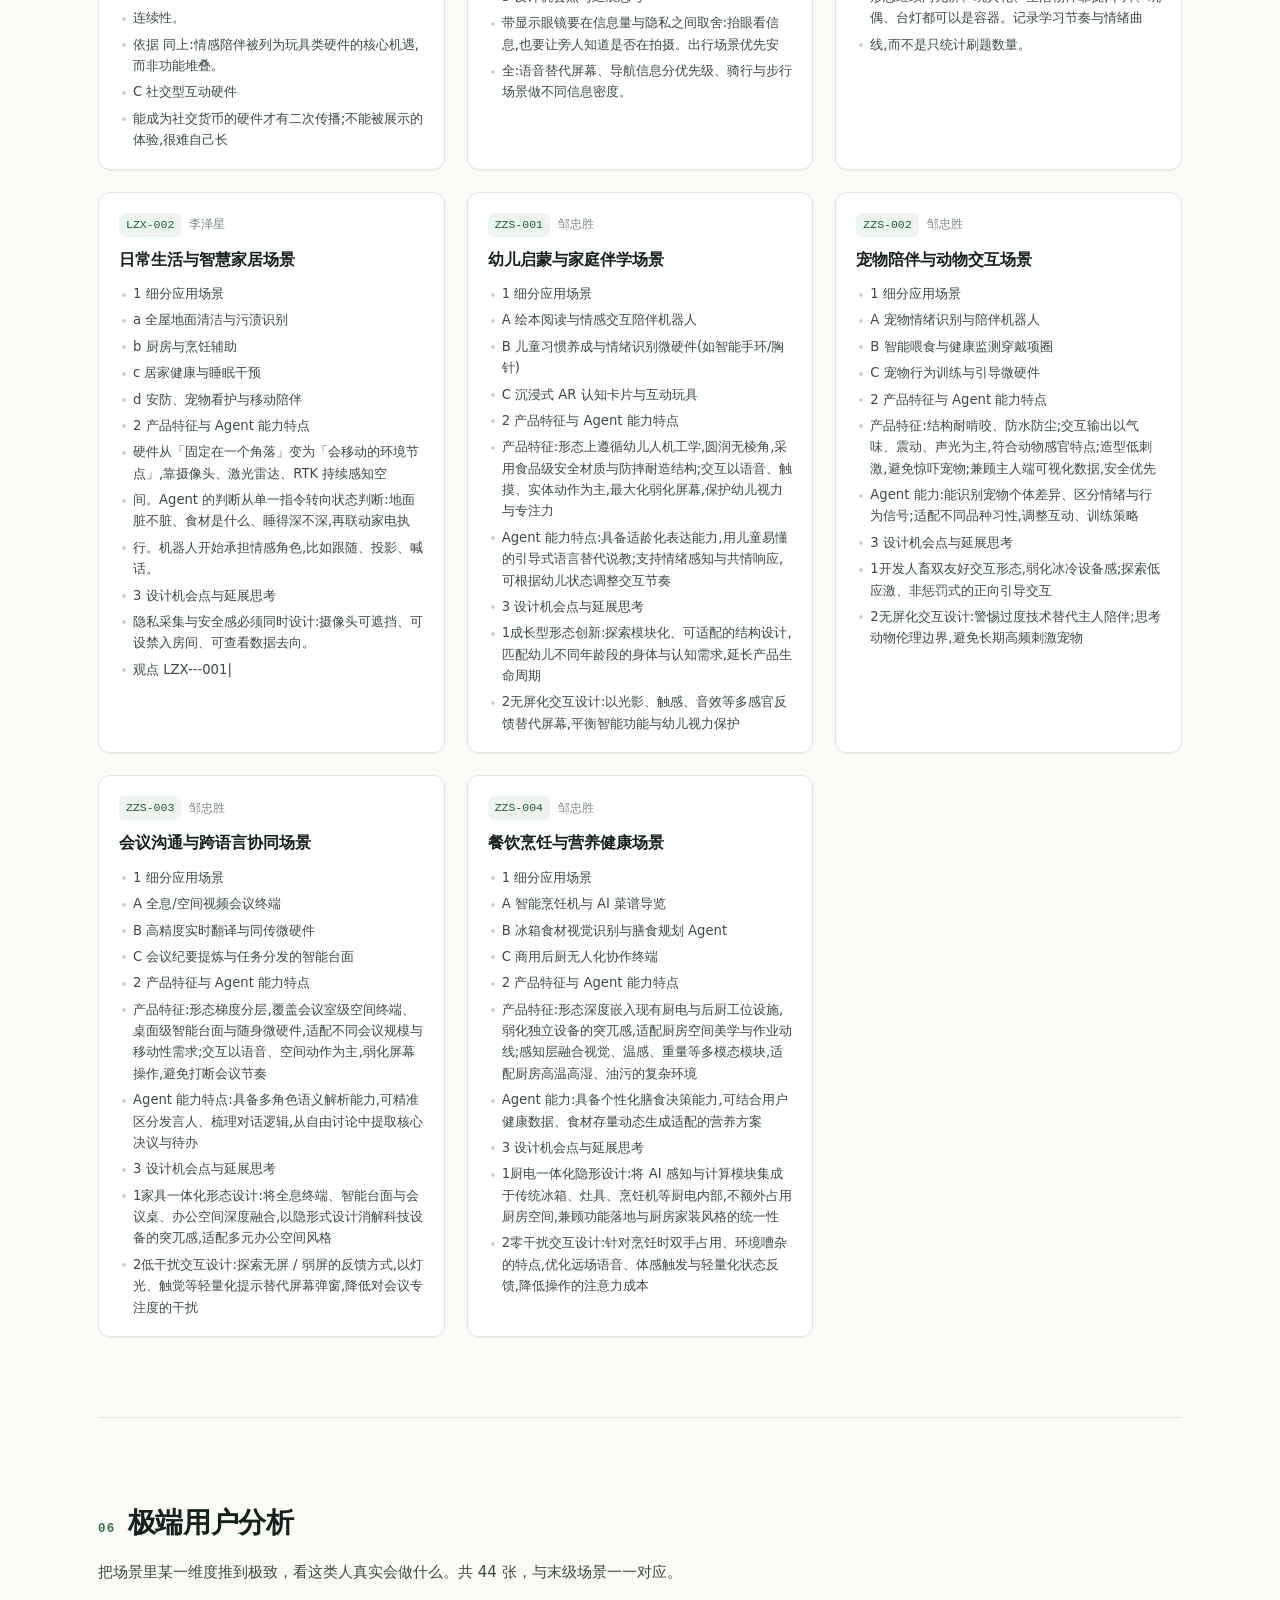
==== commit 903a96f5: "Add illustrated case exhibit and motion design" ====
--- a/index.html
+++ b/index.html
@@ -5,9 +5,12 @@
 <meta name="viewport" content="width=device-width,initial-scale=1">
 <title>AI 智能硬件 · 跨场景调研 | 设计思维课程</title>
 <meta name="description" content="基于 116 项数据源、80 张案例卡、47 条观点与 44 个子场景的 AI 硬件调研成果展示。">
+<link rel="icon" type="image/svg+xml" href="assets/art/mark.svg">
 <link rel="stylesheet" href="style.css">
+<link rel="stylesheet" href="exhibit.css">
 </head>
 <body>
+<progress class="reading" id="reading" max="100" value="0" aria-hidden="true"></progress>
 <header class="nav">
   <a class="brand" href="#top"><span class="dot"></span>AI 硬件 · 跨场景调研</a>
   <nav>
@@ -23,11 +26,18 @@
 
 <main id="top">
   <section class="hero">
-    <p class="kicker">武汉科技大学 · 工业设计 · 设计思维</p>
-    <h1>AI 智能硬件<br><em>跨场景调研</em></h1>
-    <p class="lede">从 116 项数据源出发，把市面上能看到的 AI 硬件按场景拆开、按极端用户还原，
-      再回到一句判断：这轮硬件的机会落在哪里。</p>
-    <ul class="stats" id="stats"></ul>
+    <div class="hero__art" aria-hidden="true"></div>
+    <div class="hero__inner">
+      <p class="kicker">武汉科技大学 · 工业设计 · 设计思维</p>
+      <h1>
+        <span class="hero__line">AI 智能硬件</span>
+        <span class="hero__line hero__line--accent">跨场景调研</span>
+      </h1>
+      <p class="lede">从 116 项数据源出发，把市面上能看到的 AI 硬件按场景拆开、按极端用户还原，
+        再回到一句判断：这轮硬件的机会落在哪里。</p>
+      <ul class="stats" id="stats"></ul>
+      <div class="hero__links"><a href="#case">看精选案例 <span aria-hidden="true">↗</span></a><a href="#scene">浏览场景版图 <span aria-hidden="true">↓</span></a></div>
+    </div>
   </section>
 
   <section id="source" class="block">
@@ -72,8 +82,14 @@
   <section id="case" class="block">
     <h2><span class="num">04</span>案例卡</h2>
     <p class="intro">每张卡只回答三件事：看到了什么、为什么会这样、它提示了什么解法。</p>
-    <div class="filters" id="caseFilter"></div>
+    <section class="exhibit" id="caseExhibit" aria-label="精选案例"></section>
+    <div class="archive-head">
+      <div><p class="eyebrow">CASE ARCHIVE</p><h3>案例档案</h3></div>
+      <label class="archive-search"><span>搜索案例</span><input type="search" id="caseSearch" placeholder="产品、编号或场景" autocomplete="off"></label>
+    </div>
+    <div class="filters" id="caseFilter" aria-label="按成员筛选案例"></div>
     <div class="cards" id="caseList"></div>
+    <div class="archive-page"><p id="caseStatus" aria-live="polite"></p><button class="archive-more" id="caseMore" type="button" hidden>展开更多案例 ↓</button></div>
   </section>
 
   <section id="idea" class="block">
@@ -109,6 +125,7 @@
 </footer>
 
 <div class="lightbox" id="lightbox"><img alt=""></div>
-<script src="app.js"></script>
+<script src="case-exhibit.js" defer></script>
+<script src="app.js" defer></script>
 </body>
 </html>
--- a/style.css
+++ b/style.css
@@ -164,32 +164,77 @@
 }
 
 /* ---------- 5. 首屏 ---------- */
-.hero { padding: clamp(56px, 9vw, 104px) 0 clamp(32px, 5vw, 56px); }
+.hero {
+  position: relative;
+  padding: clamp(64px, 10vw, 120px) 0 clamp(40px, 6vw, 64px);
+  overflow: hidden;
+}
+
+.hero__art {
+  position: absolute;
+  top: 0;
+  right: 0;
+  bottom: 0;
+  width: 66%;
+  background: url("assets/art/hero.jpg") right center / cover no-repeat;
+  -webkit-mask-image: linear-gradient(90deg, transparent 0%, #000 26%, #000 88%, transparent 100%);
+  mask-image: linear-gradient(90deg, transparent 0%, #000 26%, #000 88%, transparent 100%);
+  opacity: 0;
+  transform: scale(1.04);
+  animation: art-in 1.6s cubic-bezier(.16,.84,.28,1) .1s forwards;
+  will-change: opacity, transform;
+}
+
+.hero__art::after {
+  content: "";
+  position: absolute;
+  inset: 0;
+  background: linear-gradient(0deg, var(--bg) 0%, rgba(251,251,248,0) 18%);
+}
+
+.hero__inner {
+  position: relative;
+  z-index: 1;
+  max-width: 680px;
+}
 
 .kicker {
   font-size: 13px;
   letter-spacing: .14em;
   text-transform: uppercase;
   color: var(--muted);
+  opacity: 0;
+  animation: rise .8s cubic-bezier(.16,.84,.28,1) .15s forwards;
 }
 
 .hero h1 {
   margin: var(--space-4) 0 var(--space-5);
-  font-size: clamp(38px, 6.4vw, 68px);
-  line-height: 1.08;
+  font-size: clamp(40px, 6.6vw, 72px);
+  line-height: 1.04;
   font-weight: 800;
-  letter-spacing: -.025em;
-}
-
-.hero h1 em {
-  font-style: normal;
+  letter-spacing: -.03em;
+}
+
+.hero__line {
+  display: block;
+  opacity: 0;
+  transform: translateY(.32em);
+  animation: rise 1s cubic-bezier(.16,.84,.28,1) forwards;
+}
+
+.hero__line:nth-child(1) { animation-delay: .24s; }
+
+.hero__line--accent {
   color: var(--green);
+  animation-delay: .38s;
 }
 
 .lede {
-  max-width: 56ch;
+  max-width: 52ch;
   font-size: clamp(15px, 1.7vw, 18px);
   color: var(--ink-2);
+  opacity: 0;
+  animation: rise .9s cubic-bezier(.16,.84,.28,1) .56s forwards;
 }
 
 .stats {
@@ -203,7 +248,16 @@
   display: flex;
   flex-direction: column;
   gap: 2px;
-}
+  opacity: 0;
+  animation: rise .8s cubic-bezier(.16,.84,.28,1) forwards;
+}
+
+.stats li:nth-child(1) { animation-delay: .64s; }
+.stats li:nth-child(2) { animation-delay: .70s; }
+.stats li:nth-child(3) { animation-delay: .76s; }
+.stats li:nth-child(4) { animation-delay: .82s; }
+.stats li:nth-child(5) { animation-delay: .88s; }
+.stats li:nth-child(6) { animation-delay: .94s; }
 
 .stats b {
   font-size: clamp(26px, 3.4vw, 34px);
@@ -281,44 +335,92 @@
 /* ---------- 8. 场景版图 ---------- */
 .scene-tree {
   display: grid;
-  grid-template-columns: repeat(auto-fit, minmax(250px, 1fr));
-  gap: clamp(16px, 2.4vw, 28px);
-}
-
-.scene-col h3 {
+  grid-template-columns: repeat(4, minmax(0, 1fr));
+  gap: clamp(14px, 1.8vw, 22px);
+}
+
+.scene-card {
+  display: flex;
+  flex-direction: column;
+  overflow: hidden;
+  background: var(--surface);
+  border: 1px solid var(--line);
+  border-radius: var(--radius-m);
+  box-shadow: var(--shadow-s);
+  transition: transform .35s cubic-bezier(.16,.84,.28,1),
+              box-shadow .35s ease, border-color .35s ease;
+}
+
+.scene-card:hover {
+  transform: translateY(-4px);
+  border-color: var(--line-strong);
+  box-shadow: var(--shadow-m);
+}
+
+.scene-card__media {
+  position: relative;
+  aspect-ratio: 16 / 10;
+  overflow: hidden;
+  background: var(--surface-sunk);
+}
+
+.scene-card__media img {
+  display: block;
+  width: 100%;
+  height: 100%;
+  object-fit: cover;
+  transition: transform .8s cubic-bezier(.16,.84,.28,1);
+}
+
+.scene-card:hover .scene-card__media img { transform: scale(1.05); }
+
+.scene-card__media::after {
+  content: "";
+  position: absolute;
+  inset: 0;
+  background: linear-gradient(180deg, rgba(255,255,255,0) 52%, rgba(255,255,255,.55) 100%);
+}
+
+.scene-card__body {
+  display: flex;
+  flex-direction: column;
+  gap: var(--space-2);
+  padding: 14px 15px 16px;
+}
+
+.scene-card h3 {
   display: flex;
   align-items: baseline;
   justify-content: space-between;
-  gap: var(--space-3);
-  margin-bottom: 10px;
-  padding-bottom: 6px;
-  font-size: 14px;
-  letter-spacing: .04em;
+  gap: var(--space-2);
+  padding-bottom: 7px;
+  font-size: 14.5px;
+  letter-spacing: .02em;
   color: var(--green-deep);
-  border-bottom: 1px solid var(--line-strong);
-}
-
-.scene-col h3 .count {
+  border-bottom: 1px solid var(--line);
+}
+
+.scene-card h3 .count {
   font-family: var(--font-mono);
   font-size: 12px;
   font-weight: 400;
   color: var(--muted);
 }
 
-.scene-col li {
-  display: flex;
-  gap: var(--space-2);
-  padding: 3px 0;
-  font-size: 13.5px;
-  line-height: 1.5;
-  color: var(--ink-2);
-}
-
-.scene-col li .code {
-  flex: 0 0 38px;
-  padding-top: 2px;
+.scene-card li {
+  display: flex;
+  gap: 7px;
+  padding: 2px 0;
+  font-size: 12.6px;
+  line-height: 1.45;
+  color: var(--ink-2);
+}
+
+.scene-card li .code {
+  flex: 0 0 34px;
+  padding-top: 1px;
   font-family: var(--font-mono);
-  font-size: 11px;
+  font-size: 10.5px;
   color: var(--muted);
 }
 
@@ -367,6 +469,7 @@
 }
 
 .card {
+  position: relative;
   display: flex;
   flex-direction: column;
   gap: var(--space-3);
@@ -375,8 +478,21 @@
   border: 1px solid var(--line);
   border-radius: var(--radius-m);
   box-shadow: var(--shadow-s);
+  overflow: hidden;
   transition: box-shadow .18s ease, border-color .18s ease;
 }
+
+.card::before {
+  content: "";
+  position: absolute;
+  inset: 0 0 auto 0;
+  height: 3px;
+  background: linear-gradient(90deg, var(--green), rgba(47,122,77,0));
+  opacity: 0;
+  transition: opacity .3s ease;
+}
+
+.card:hover::before { opacity: 1; }
 
 .card:hover {
   border-color: var(--line-strong);
@@ -699,5 +815,110 @@
 
 @media (prefers-reduced-motion: reduce) {
   html { scroll-behavior: auto; }
-  * { transition: none !important; }
-}
+  * { transition: none !important; animation: none !important; }
+}
+
+/* ============================================================
+   17. 动效层
+   ============================================================ */
+
+@keyframes rise {
+  from { opacity: 0; transform: translateY(.32em); }
+  to { opacity: 1; transform: none; }
+}
+
+@keyframes art-in {
+  from { opacity: 0; transform: scale(1.06); }
+  to { opacity: 1; transform: scale(1); }
+}
+
+@keyframes fade-in {
+  from { opacity: 0; }
+  to { opacity: 1; }
+}
+
+@keyframes pop {
+  0% { transform: scale(.97); opacity: 0; }
+  100% { transform: scale(1); opacity: 1; }
+}
+
+/* 阅读进度条 */
+.reading {
+  position: fixed;
+  top: 0;
+  left: 0;
+  z-index: 60;
+  width: 100%;
+  height: 2px;
+  appearance: none;
+  border: 0;
+  background: transparent;
+  pointer-events: none;
+}
+
+.reading::-webkit-progress-bar { background: transparent; }
+
+.reading::-webkit-progress-value {
+  background: linear-gradient(90deg, var(--green), #7ab894);
+  transition: width .12s linear;
+}
+
+.reading::-moz-progress-bar { background: var(--green); }
+
+/* 滚动进场 */
+.reveal {
+  opacity: 0;
+  transform: translateY(22px);
+  transition: opacity .8s cubic-bezier(.16,.84,.28,1),
+              transform .8s cubic-bezier(.16,.84,.28,1);
+}
+
+.reveal.is-in { opacity: 1; transform: none; }
+
+.reveal--d1 { transition-delay: .06s; }
+.reveal--d2 { transition-delay: .12s; }
+.reveal--d3 { transition-delay: .18s; }
+.reveal--d4 { transition-delay: .24s; }
+.reveal--d5 { transition-delay: .30s; }
+.reveal--d6 { transition-delay: .36s; }
+
+/* 卡片与图集的悬停微交互 */
+.card {
+}
+
+.archive-card:hover .case-art img { transform: scale(1.055); }
+
+.gallery img {
+  transition: transform .6s cubic-bezier(.16,.84,.28,1);
+}
+
+.gallery figure:hover img { transform: scale(1.04); }
+
+.gallery figure {
+  transition: transform .35s cubic-bezier(.16,.84,.28,1),
+              box-shadow .35s ease, border-color .35s ease;
+}
+
+/* 灯箱开合 */
+.lightbox {
+  opacity: 0;
+  transition: opacity .28s ease;
+}
+
+.lightbox.is-open { opacity: 1; }
+
+.lightbox img {
+  transform: scale(.94);
+  transition: transform .38s cubic-bezier(.16,.84,.28,1);
+}
+
+.lightbox.is-open img { transform: scale(1); }
+
+/* 导航当前项 */
+.nav nav a.is-active {
+  color: var(--green);
+  border-bottom-color: var(--green);
+}
+
+/* 首屏背景轻微视差由 JS 控制 class */
+.hero__art.is-scrolled { translate: 0 2%; }
--- a/exhibit.css
+++ b/exhibit.css
@@ -0,0 +1,80 @@
+/* Exhibit and responsive refinements. No presentation attributes in markup. */
+.block { scroll-margin-top: 104px; }
+.hero__art { transition: translate .8s ease; }
+.hero__links { display: flex; flex-wrap: wrap; gap: 8px 12px; margin-top: 24px; animation: rise .7s .85s both; }
+.hero__links a { border: 1px solid #c6d6ca; background: #f4f8f2; color: #234e3d; padding: 7px 13px; border-radius: 8px; font-size: 13px; font-weight: 650; text-decoration: none; }
+.hero__links a:first-child { border-color: #234e3d; background: #234e3d; color: #fff; }
+.hero__links a:hover { text-decoration: underline; text-underline-offset: 3px; }
+.hero__links a span { margin-left: 4px; }
+@media (max-width: 780px) {
+  .exhibit__frame { display: flex; flex-direction: column; }
+  .exhibit__frame .exhibit__rail { order: -1; border-top: 0; border-bottom: 1px solid #d9e3d9; }
+}
+.eyebrow { color: var(--green-deep); font: 650 11px/1.5 var(--font-mono); letter-spacing: .14em; }
+.exhibit:empty { display: none; }
+.exhibit { margin: 0 0 52px; }
+.exhibit__head, .archive-head, .archive-page { display: flex; justify-content: space-between; align-items: end; gap: 16px; margin-bottom: 15px; }
+.exhibit__head h3, .archive-head h3 { font-size: clamp(23px,3vw,34px); letter-spacing: -.035em; line-height: 1.28; }
+.exhibit__tag { color: var(--ink-3); font-size: 12px; }
+.exhibit__frame { border: 1px solid #d9e3d9; border-radius: 24px; overflow: hidden; background: #eff3eb; }
+.focus-case { display: grid; grid-template-columns: 1.06fr 1fr; min-height: 410px; --start: 18px; }
+.focus-case--reverse { --start: -18px; }
+.focus-case__visual { background: radial-gradient(ellipse at center,#fff,#e5ebe1); min-width: 0; overflow: hidden; display: grid; place-items: center; padding: 26px; }
+.case-art { position: relative; min-width: 0; overflow: hidden; }
+.case-art img { display: block; width: 100%; height: 100%; object-fit: contain; cursor: zoom-in; transition: transform .62s cubic-bezier(.16,.84,.28,1); }
+.case-art figcaption { position: absolute; bottom: 10px; right: 10px; background: #fff; border-radius: 999px; color: #263b31; font-size: 11px; padding: 2px 8px; pointer-events: none; }
+.focus-case .case-art { width: 100%; height: clamp(260px,31vw,405px); border-radius: 13px; animation: exhibit-image .65s cubic-bezier(.16,.84,.28,1) both; }
+.focus-case__copy { background: #fcfdf9; padding: clamp(22px, 4vw, 50px); min-width: 0; }
+.focus-case__copy > * { animation: exhibit-copy .52s cubic-bezier(.16,.84,.28,1) both; }
+.focus-case__copy h4 { font-size: clamp(24px,3.2vw,42px); line-height: 1.2; letter-spacing: -.035em; margin: 8px 0; animation-delay: .05s; }
+.focus-case__owner { color: var(--ink-3); font-size: 12px; }
+.focus-case dl { display: grid; gap: 9px; margin-top: 19px; animation-delay: .1s; }
+.focus-case dl > div { display: grid; grid-template-columns: 42px minmax(0,1fr); gap: 9px; padding-top: 7px; border-top: 1px solid var(--line); }
+.focus-case dt { color: var(--green-deep); font-size: 12px; font-weight: 700; }
+.focus-case dd { color: var(--ink-2); font-size: 14px; line-height: 1.65; }
+.exhibit__rail { display: flex; align-items: stretch; justify-content: space-between; gap: 12px; padding: 10px 14px; border-top: 1px solid #d9e3d9; }
+.exhibit__pick { display: flex; gap: 5px; flex-wrap: wrap; }
+.exhibit__rail button, .archive-more { color: var(--green-deep); font: inherit; background: #fff; border: 1px solid #d2ddd3; border-radius: 9px; padding: 8px 12px; cursor: pointer; transition: background .2s,color .2s,border-color .2s; }
+.exhibit__rail button:hover, .archive-more:hover { border-color: var(--green); }
+.exhibit__pick button span { color: inherit; opacity: .76; font: 11px var(--font-mono); margin-right: 7px; }
+.exhibit__pick button strong { font-size: 13px; }
+.exhibit__pick button[aria-pressed="true"] { background: #234e3d; color: #fff; border-color: #234e3d; }
+.exhibit__controls { display: flex; gap: 8px; align-items: center; white-space: nowrap; font: 11px var(--font-mono); }
+.exhibit__controls button { font-size: 17px; line-height: 1; min-width: 36px; }
+.archive-search { color: var(--ink-3); font-size: 12px; display: grid; gap: 4px; }
+.archive-search input { color: var(--ink); font: inherit; font-size: 14px; padding: 9px 12px; border: 1px solid #c6d6ca; border-radius: 9px; background: #fff; width: min(250px,70vw); }
+.archive-page { margin: 20px 0 0; align-items: center; color: var(--ink-3); font-size: 13px; }
+.archive-card { padding: 0; gap: 0; }
+.archive-card .case-art { aspect-ratio: 1.6; padding: 12px; background: #edf1ea; }
+.archive-card__body { display: grid; gap: 11px; padding: 17px; overflow-wrap: anywhere; }
+.case-scan { gap: 0; align-self: start; }
+.case-scan figcaption { padding: 9px 14px; color: var(--ink-3); font-size: 12px; }
+#caseList > .empty { grid-column: 1 / -1; }
+#source .fig img { max-height: 510px; object-fit: cover; object-position: top; }
+#scene .fig img { max-height: 660px; object-fit: contain; }
+.reading { accent-color: var(--green); }
+@keyframes exhibit-image { from { opacity: .15; transform: translateX(var(--start)) scale(1.03); } to { opacity: 1; transform: none; } }
+@keyframes exhibit-copy { from { opacity: .2; transform: translateY(12px); } to { opacity: 1; transform: none; } }
+@media (max-width: 1030px) { .scene-tree { grid-template-columns: repeat(2,minmax(0,1fr)); } }
+@media (max-width: 780px) {
+  .nav nav { gap: 6px 13px; }
+  .hero__art { width: 78%; opacity: .4; animation: none; transform: none; }
+  .focus-case { grid-template-columns: 1fr; }
+  .focus-case .case-art { height: clamp(210px,52vw,365px); }
+  .focus-case__visual { padding: 16px; }
+  .exhibit__rail { flex-wrap: wrap; }
+}
+@media (max-width: 480px) {
+  .block { scroll-margin-top: 134px; }
+  .scene-tree { grid-template-columns: 1fr; }
+  .hero__art { width: 93%; filter: opacity(.75); }
+  .exhibit__head, .archive-head { flex-wrap: wrap; align-items: start; }
+  .exhibit__pick button { padding: 6px 9px; }
+  .exhibit__pick button strong { font-size: 11.5px; }
+  .archive-search, .archive-search input { width: 100%; }
+}
+@media (prefers-reduced-motion: reduce) {
+  .hero__art,.hero__line,.hero .kicker,.hero .lede,.stats li,.reveal { opacity: 1; transform: none; translate: none; }
+  .hero__art { opacity: .68; }
+  .gallery figure:hover,.scene-card:hover,.scene-card:hover img,.archive-card:hover .case-art img,.gallery figure:hover img { transform: none; }
+}
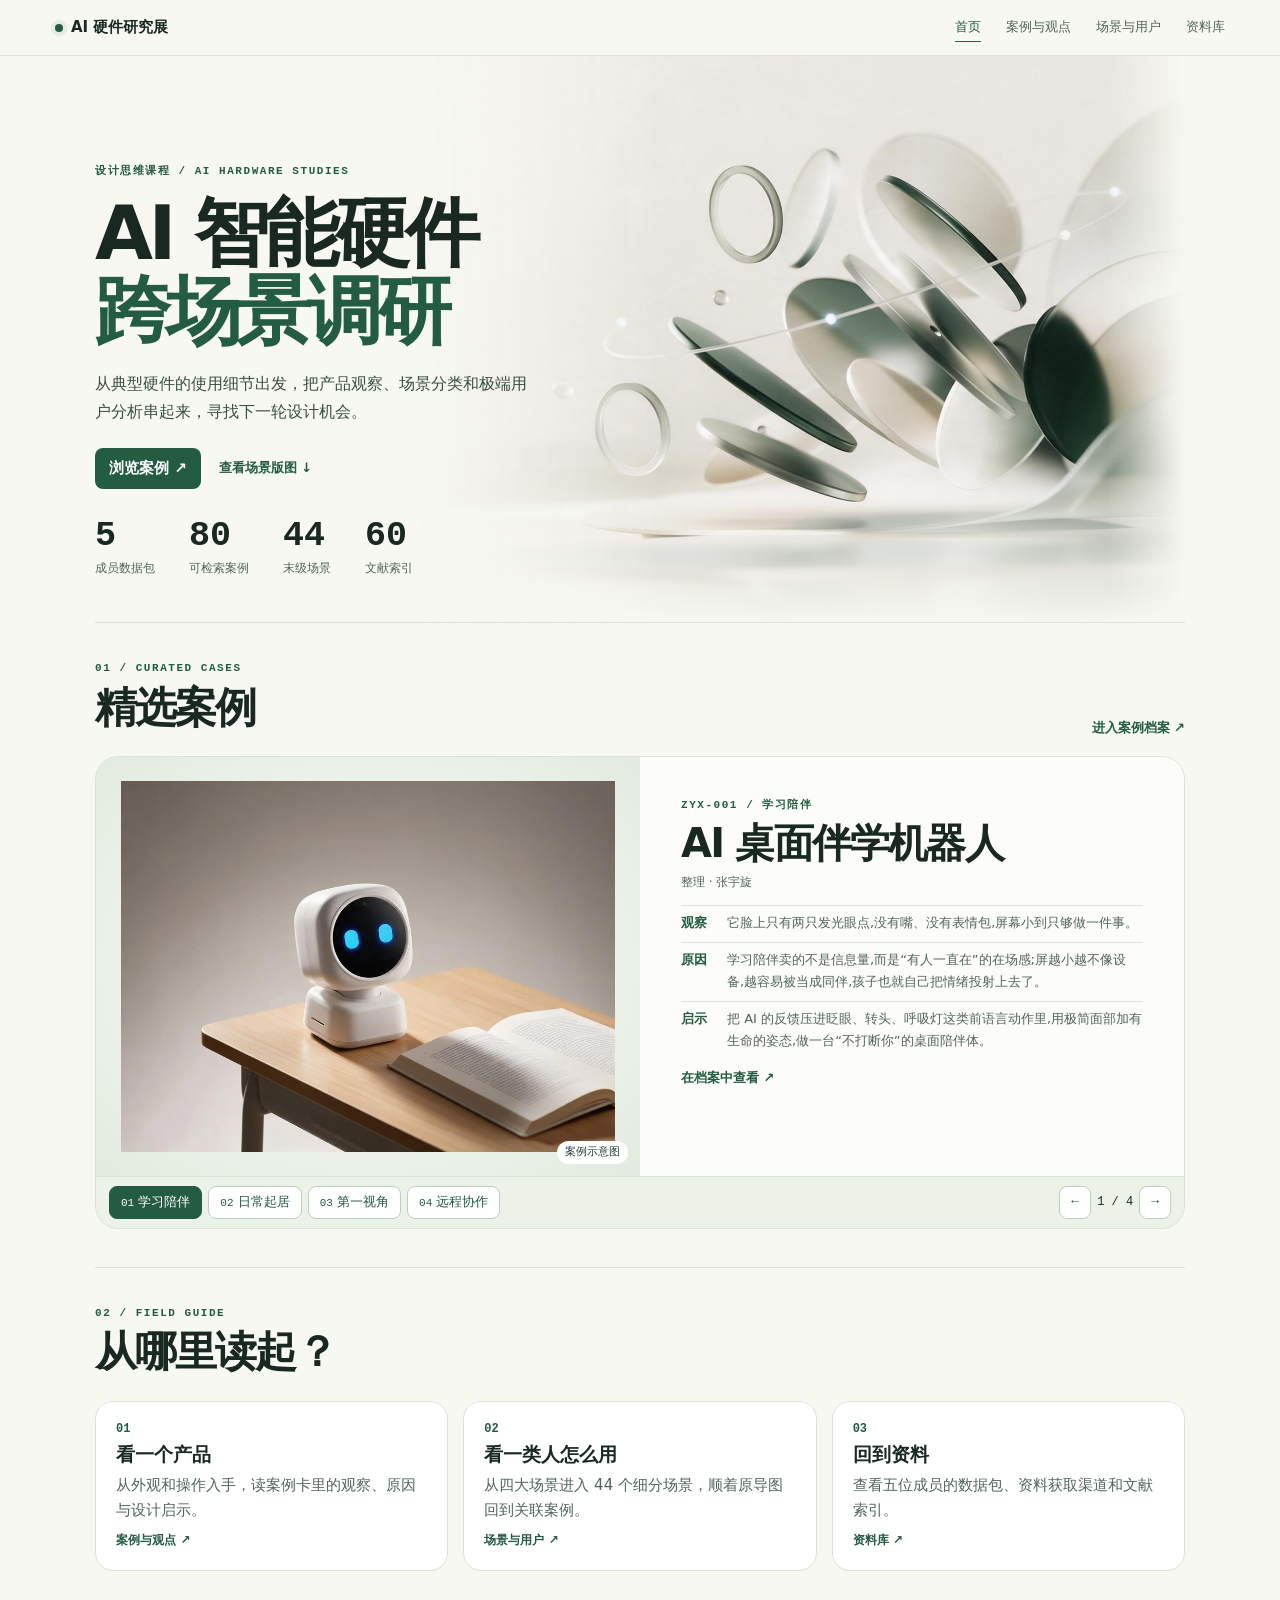
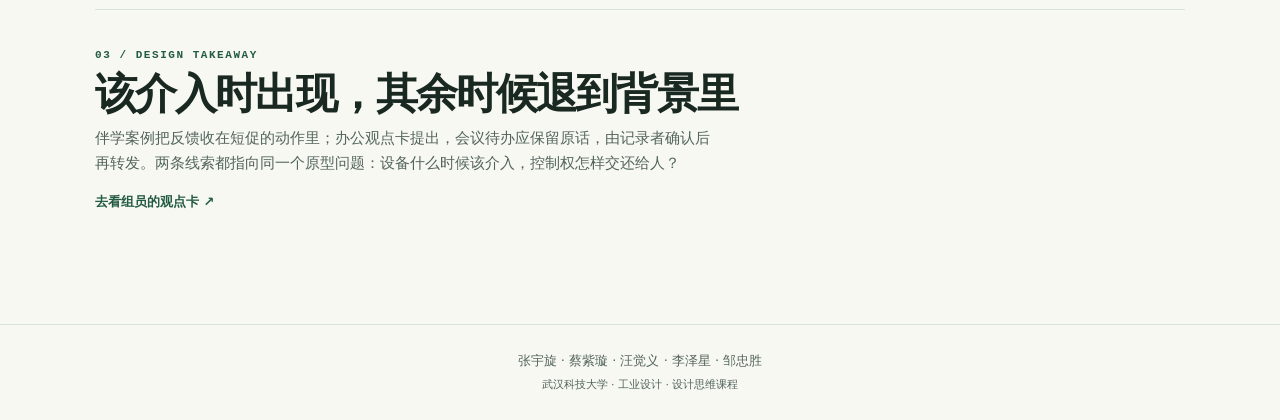
==== commit ba18a74f: "Split research exhibit into four on-demand pages" ====
--- a/index.html
+++ b/index.html
@@ -1,131 +1,14 @@
 <!doctype html>
-<html lang="zh-CN">
-<head>
-<meta charset="utf-8">
-<meta name="viewport" content="width=device-width,initial-scale=1">
-<title>AI 智能硬件 · 跨场景调研 | 设计思维课程</title>
-<meta name="description" content="基于 116 项数据源、80 张案例卡、47 条观点与 44 个子场景的 AI 硬件调研成果展示。">
-<link rel="icon" type="image/svg+xml" href="assets/art/mark.svg">
-<link rel="stylesheet" href="style.css">
-<link rel="stylesheet" href="exhibit.css">
-</head>
-<body>
-<progress class="reading" id="reading" max="100" value="0" aria-hidden="true"></progress>
-<header class="nav">
-  <a class="brand" href="#top"><span class="dot"></span>AI 硬件 · 跨场景调研</a>
-  <nav>
-    <a href="#source">数据来源</a>
-    <a href="#pack">数据包</a>
-    <a href="#scene">场景版图</a>
-    <a href="#case">案例卡</a>
-    <a href="#idea">观点卡</a>
-    <a href="#user">极端用户</a>
-    <a href="#paper">文献</a>
-  </nav>
-</header>
-
-<main id="top">
-  <section class="hero">
-    <div class="hero__art" aria-hidden="true"></div>
-    <div class="hero__inner">
-      <p class="kicker">武汉科技大学 · 工业设计 · 设计思维</p>
-      <h1>
-        <span class="hero__line">AI 智能硬件</span>
-        <span class="hero__line hero__line--accent">跨场景调研</span>
-      </h1>
-      <p class="lede">从 116 项数据源出发，把市面上能看到的 AI 硬件按场景拆开、按极端用户还原，
-        再回到一句判断：这轮硬件的机会落在哪里。</p>
-      <ul class="stats" id="stats"></ul>
-      <div class="hero__links"><a href="#case">看精选案例 <span aria-hidden="true">↗</span></a><a href="#scene">浏览场景版图 <span aria-hidden="true">↓</span></a></div>
-    </div>
-  </section>
-
-  <section id="source" class="block">
-    <h2><span class="num">01</span>数据来源</h2>
-    <p class="intro">资料蓝图分 13 类，覆盖展会、众筹、电商、学术、法规、材料与人体数据。
-      右图是按获取渠道归类的全部来源。</p>
-    <div class="source-grid">
-      <div class="source-meta">
-        <div id="sourceCats" class="catlist"></div>
-      </div>
-      <figure class="fig">
-        <img src="assets/figures/datasource.jpg" alt="数据源分析横向树图" loading="lazy">
-        <figcaption>数据源分析 · 横向树（点击放大）</figcaption>
-      </figure>
-    </div>
-  </section>
-
-  <section id="pack" class="block">
-    <h2><span class="num">02</span>数据包</h2>
-    <p class="intro">五位成员各自一套完整数据包，结构一致：数据源分析、案例数据、案例卡、文献、观点卡。
-      文献层是资料量的主体。</p>
-    <div class="table-wrap table-wrap--short">
-      <table id="packTable">
-        <thead>
-          <tr><th>成员</th><th>01 数据源</th><th>02 案例数据</th><th>03 案例卡</th><th>04 文献</th><th>05 观点卡</th><th>合计</th></tr>
-        </thead>
-        <tbody></tbody>
-      </table>
-    </div>
-  </section>
-
-  <section id="scene" class="block">
-    <h2><span class="num">03</span>场景版图</h2>
-    <p class="intro">4 个一级场景、21 个二级分类、44 个末级子场景。每个末级场景都对应一份极端用户分析。</p>
-    <figure class="fig fig--wide">
-      <img src="assets/figures/scene-map.png" alt="AI 产品应用场景分类" loading="lazy">
-      <figcaption>AI 产品应用场景分类</figcaption>
-    </figure>
-    <div id="sceneTree" class="scene-tree"></div>
-  </section>
-
-  <section id="case" class="block">
-    <h2><span class="num">04</span>案例卡</h2>
-    <p class="intro">每张卡只回答三件事：看到了什么、为什么会这样、它提示了什么解法。</p>
-    <section class="exhibit" id="caseExhibit" aria-label="精选案例"></section>
-    <div class="archive-head">
-      <div><p class="eyebrow">CASE ARCHIVE</p><h3>案例档案</h3></div>
-      <label class="archive-search"><span>搜索案例</span><input type="search" id="caseSearch" placeholder="产品、编号或场景" autocomplete="off"></label>
-    </div>
-    <div class="filters" id="caseFilter" aria-label="按成员筛选案例"></div>
-    <div class="cards" id="caseList"></div>
-    <div class="archive-page"><p id="caseStatus" aria-live="polite"></p><button class="archive-more" id="caseMore" type="button" hidden>展开更多案例 ↓</button></div>
-  </section>
-
-  <section id="idea" class="block">
-    <h2><span class="num">05</span>观点卡</h2>
-    <p class="intro">从案例里提炼的判断，以及支撑它的场景拆解与设计机会点。</p>
-    <div class="filters" id="ideaFilter"></div>
-    <div class="cards" id="ideaList"></div>
-  </section>
-
-  <section id="user" class="block">
-    <h2><span class="num">06</span>极端用户分析</h2>
-    <p class="intro">把场景里某一维度推到极致，看这类人真实会做什么。共 44 张，与末级场景一一对应。</p>
-    <div class="gallery" id="userList"></div>
-  </section>
-
-  <section id="paper" class="block">
-    <h2><span class="num">07</span>文献</h2>
-    <p class="intro">围绕端侧算力、可穿戴形态、主动介入与隐私安全采集的 60 篇前沿文献。</p>
-    <div class="table-wrap">
-      <table id="paperList">
-        <thead>
-          <tr><th>#</th><th>标题</th><th>作者</th><th>年份</th></tr>
-        </thead>
-        <tbody></tbody>
-      </table>
-    </div>
-  </section>
-</main>
-
-<footer class="foot">
-  <p>张宇旋 · 蔡紫璇 · 汪觉义 · 李泽星 · 邹忠胜</p>
-  <p class="muted">设计思维课程作业 · 数据与图卡来自课程工作区</p>
-</footer>
-
-<div class="lightbox" id="lightbox"><img alt=""></div>
-<script src="case-exhibit.js" defer></script>
-<script src="app.js" defer></script>
-</body>
-</html>
+<html lang="zh-CN"><head><meta charset="utf-8"><meta name="viewport" content="width=device-width,initial-scale=1">
+<title>跨场景调研 · AI 智能硬件调研</title><meta name="description" content="从典型硬件的使用细节出发，把产品观察、场景分类和极端用户分析串起来，寻找下一轮设计机会。">
+<link rel="icon" href="assets/art/mark.svg" type="image/svg+xml"><link rel="stylesheet" href="pages.css">
+<script type="module" src="pages.js"></script></head><body data-page="index">
+<a class="skip" href="#main">跳到正文</a><progress class="reading" id="reading" max="100" value="0" aria-hidden="true"></progress>
+<header class="nav"><a class="brand" href="index.html"><span class="dot"></span>AI 硬件研究展</a><nav aria-label="展站导航"><a href="index.html" aria-current="page">首页</a><a href="cases.html">案例与观点</a><a href="scenes.html">场景与用户</a><a href="library.html">资料库</a></nav></header>
+<main id="main"><section class="cover"><div class="hero__art" aria-hidden="true"></div><div class="cover-copy"><p class="eyebrow">设计思维课程 / AI HARDWARE STUDIES</p><h1>AI 智能硬件<span>跨场景调研</span></h1><p>从典型硬件的使用细节出发，把产品观察、场景分类和极端用户分析串起来，寻找下一轮设计机会。</p><div class="cover-links"><a class="action" href="cases.html">浏览案例 ↗</a><a class="quiet-link" href="scenes.html">查看场景版图 ↓</a></div><ul id="stats" class="stats" aria-label="调研概览"></ul></div></section><p id="loadError" class="notice" hidden></p>
+<section class="edition" id="case"><div class="split-head"><div><p class="eyebrow">01 / CURATED CASES</p><h2>精选案例</h2></div><a class="quiet-link" href="cases.html">进入案例档案 ↗</a></div><div id="featured" aria-live="polite"></div></section>
+<section class="edition"><div class="split-head"><div><p class="eyebrow">02 / FIELD GUIDE</p><h2>从哪里读起？</h2></div></div>
+<div class="entry-grid"><a href="cases.html"><b>01</b><h3>看一个产品</h3><p>从外观和操作入手，读案例卡里的观察、原因与设计启示。</p><span>案例与观点 ↗</span></a><a href="scenes.html"><b>02</b><h3>看一类人怎么用</h3><p>从四大场景进入 44 个细分场景，顺着原导图回到关联案例。</p><span>场景与用户 ↗</span></a><a href="library.html"><b>03</b><h3>回到资料</h3><p>查看五位成员的数据包、资料获取渠道和文献索引。</p><span>资料库 ↗</span></a></div></section>
+<section class="edition takeaway"><p class="eyebrow">03 / DESIGN TAKEAWAY</p><h2>该介入时出现，其余时候退到背景里</h2><p>伴学案例把反馈收在短促的动作里；办公观点卡提出，会议待办应保留原话，由记录者确认后再转发。两条线索都指向同一个原型问题：设备什么时候该介入，控制权怎样交还给人？</p><a class="quiet-link" href="cases.html?view=opinions">去看组员的观点卡 ↗</a></section></main>
+<footer class="foot"><p>张宇旋 · 蔡紫璇 · 汪觉义 · 李泽星 · 邹忠胜</p><p class="muted">武汉科技大学 · 工业设计 · 设计思维课程</p></footer>
+<dialog class="zoom" id="zoom" aria-label="查看大图"><form method="dialog"><button class="small-button" aria-label="关闭大图">关闭 ×</button></form><div class="zoom__image"><img alt=""></div></dialog></body></html>
--- a/pages.css
+++ b/pages.css
@@ -0,0 +1,20 @@
+/* Shared typography, materials and motion for the four-page exhibit. */
+:root{--paper:#f8f8f3;--ink:#192820;--soft:#52645b;--green:#235b43;--line:#dae3d9;--tint:#edf2e9;--white:#fff;--page:1200px;--gutter:clamp(18px,5vw,55px);--mono:ui-monospace,Consolas,monospace;--ease:cubic-bezier(.18,.8,.26,1);--r:18px}
+*,*::before,*::after{box-sizing:border-box}html{scroll-behavior:smooth}body{margin:0;background:var(--paper);color:var(--ink);font:15px/1.7 -apple-system,"Microsoft YaHei","PingFang SC",system-ui,sans-serif}h1,h2,h3,p,dl,dd,figure{margin:0}img{max-width:100%;display:block}button,input,select{font:inherit}button{cursor:pointer}a{color:inherit;text-underline-offset:3px}a:focus-visible,button:focus-visible,input:focus-visible,select:focus-visible,summary:focus-visible,[tabindex]:focus-visible{outline:2px solid #22674c;outline-offset:3px}button[hidden],[hidden]{display:none!important}main{max-width:var(--page);margin:auto;padding-inline:var(--gutter)}main section[id],.scene-reading{scroll-margin-top:125px}.skip{position:absolute;top:6px;left:8px;padding:8px 12px;background:#fff;z-index:100;transform:translateY(-150%)}.skip:focus{transform:none}.eyebrow{font:700 11px/1.4 var(--mono);letter-spacing:.14em;color:var(--green)}.quiet-link{font-size:13px;color:var(--green);font-weight:650;text-decoration:none}.quiet-link:hover{text-decoration:underline}.byline{font-size:12px;color:var(--soft)}.notice,.panel-empty{padding:19px;background:#eff2eb;border:1px solid var(--line);border-radius:10px}.notice{color:#75332c}.foot{text-align:center;border-top:1px solid var(--line);margin-top:72px;padding:25px 16px;color:var(--soft);font-size:13px}.foot .muted{font-size:11px;margin-top:4px}
+/* Navigation */
+.nav{position:sticky;top:0;z-index:30;display:flex;align-items:center;justify-content:space-between;gap:8px 20px;padding:10px var(--gutter);min-height:56px;border-bottom:1px solid var(--line);background:rgba(248,248,243,.96)}.brand{display:inline-flex;align-items:center;gap:8px;white-space:nowrap;font-weight:750;text-decoration:none}.dot{width:8px;aspect-ratio:1;border-radius:50%;background:var(--green);box-shadow:0 0 0 4px #e4ede0}.nav nav{display:flex;gap:clamp(8px,2vw,25px);align-items:center;flex-wrap:wrap}.nav nav a{font-size:13px;text-decoration:none;color:var(--soft);border-bottom:1px solid transparent;padding:3px 0}.nav nav a[aria-current],.nav nav a:hover{color:var(--green);border-color:var(--green)}.reading{position:fixed;z-index:40;left:0;top:0;width:100%;height:2px;appearance:none;border:0;background:transparent;pointer-events:none}.reading::-webkit-progress-bar{background:transparent}.reading::-webkit-progress-value{background:#3d8a69}.reading::-moz-progress-bar{background:#3d8a69}
+/* Cover and editorial sections */
+.cover{position:relative;isolation:isolate;overflow:hidden;min-height:535px;padding:clamp(64px,9vw,108px) 0 44px}.hero__art{position:absolute;inset:0 0 0 29%;background:url('assets/art/hero.jpg') right center / cover no-repeat;mask-image:linear-gradient(90deg,transparent,#000 32%,#000 90%,transparent);z-index:-1;animation:hero-in 1.25s var(--ease) both}.hero__art::after{content:'';position:absolute;inset:0;background:linear-gradient(0deg,var(--paper),transparent 26%)}.cover-copy{max-width:600px}.cover h1{font-size:clamp(40px,6vw,75px);line-height:1.04;letter-spacing:-.06em;margin:15px 0 20px;animation:rise .68s .09s var(--ease) both}.cover h1 span{display:block;color:var(--green);animation:rise .76s .18s var(--ease) both}.cover-copy>p:not(.eyebrow){max-width:440px;color:#394e43;font-size:16px}.cover-links{display:flex;align-items:center;gap:13px 18px;flex-wrap:wrap;margin-top:23px;animation:rise .75s .28s var(--ease) both}.action{background:var(--green);color:#fff;padding:8px 14px;border-radius:8px;font-weight:700;text-decoration:none}.action:hover{background:#164435}.stats{display:flex;flex-wrap:wrap;gap:12px 34px;padding:0;margin:28px 0 0;list-style:none}.stats li{display:grid;gap:2px}.stats b{font:750 clamp(23px,3vw,35px)/1.1 var(--mono)}.stats span{font-size:12px;color:var(--soft)}.edition{padding:38px 0;border-top:1px solid var(--line)}.split-head{display:flex;align-items:end;justify-content:space-between;gap:10px 18px;margin-bottom:17px}.split-head h2,.edition h2,.library-panel h2{font-size:clamp(24px,4vw,42px);letter-spacing:-.045em;line-height:1.25;margin:5px 0}.entry-grid{display:grid;grid-template-columns:repeat(3,minmax(0,1fr));gap:15px}.entry-grid a{display:flex;flex-direction:column;gap:6px;padding:20px;background:var(--white);border:1px solid var(--line);border-radius:var(--r);text-decoration:none;transition:translate .35s var(--ease),border-color .25s}.entry-grid a:hover{translate:0 -4px;border-color:#93b2a0}.entry-grid b{font:700 12px var(--mono);color:var(--green)}.entry-grid h3{font-size:19px;line-height:1.3}.entry-grid p,.takeaway>p:not(.eyebrow){color:var(--soft);max-width:65ch}.entry-grid span{margin-top:auto;font-size:12px;color:var(--green);font-weight:650}.takeaway .quiet-link{display:inline-block;margin-top:14px}
+/* Case spotlight */
+.feature-card{border:1px solid var(--line);border-radius:23px;overflow:hidden;background:var(--tint)}.feature-slide{display:grid;grid-template-columns:1fr 1fr;min-height:335px;--slide:18px}.feature-slide--back{--slide:-18px}.feature-media{position:relative;min-width:0;display:grid;align-items:center;padding:24px;background:radial-gradient(ellipse at center,#fcfdf8,#e2ebe0)}.feature-media .zoom-trigger{height:clamp(235px,29vw,371px);animation:slide-in .62s var(--ease) both}.feature-media img{width:100%;height:100%;object-fit:contain}.feature-media>span,.record-caption{position:absolute;right:12px;bottom:12px;font-size:11px;color:#233c30;background:#fff;padding:2px 8px;border-radius:999px;pointer-events:none}.feature-copy{padding:clamp(20px,4vw,41px);min-width:0;background:#fcfdf8}.feature-copy>*{animation:rise .54s var(--ease) both}.feature-copy h3{font-size:clamp(24px,3.8vw,40px);line-height:1.18;letter-spacing:-.045em;margin:7px 0 4px;animation-delay:.05s}.feature-copy dl{display:grid;gap:8px;margin:13px 0;animation-delay:.09s}.feature-copy dl>div,.record-facts>div{display:grid;grid-template-columns:38px minmax(0,1fr);gap:4px 8px;padding-top:6px;border-top:1px solid var(--line);font-size:13px;color:var(--soft)}.feature-copy dt,.record-facts dt{color:var(--green);font-weight:750}.feature-rail{border-top:1px solid var(--line);padding:9px 13px;display:flex;justify-content:space-between;gap:8px;align-items:center}.feature-choices,.feature-arrows{display:flex;gap:6px;align-items:center;flex-wrap:wrap}.feature-arrows{font:12px var(--mono);white-space:nowrap}.small-button,.view-tabs button{font-size:13px;line-height:1.3;color:var(--green);background:#fff;border:1px solid #bdcfc0;padding:7px 11px;border-radius:8px;transition:background-color .22s,border-color .22s}.small-button span{font:11px var(--mono)}.small-button:hover,.view-tabs button:hover{border-color:var(--green)}button[aria-pressed=true].small-button,.view-tabs button[aria-pressed=true]{color:#fff;background:var(--green);border-color:var(--green)}.zoom-trigger{display:block;width:100%;padding:0;background:transparent;border:0;border-radius:0;overflow:hidden;text-align:inherit;cursor:zoom-in}.zoom-trigger.small-button{display:inline-block;width:auto;padding:7px 11px;background:#fff;border:1px solid #bdcfc0;border-radius:8px}
+/* Interior pages */
+.page-head{padding:clamp(35px,7vw,73px) 0 26px}.page-head h1{font-size:clamp(34px,6vw,65px);line-height:1.1;letter-spacing:-.055em;margin:6px 0 12px}.page-head>p:last-child{color:var(--soft);max-width:66ch}.view-tabs{display:flex;gap:6px;flex-wrap:wrap;margin-bottom:16px}.workbench{display:grid;grid-template-columns:190px minmax(0,1fr);align-items:start;gap:18px}.filters-panel,.library-panel,.scene-reading{min-width:0;background:var(--white);border:1px solid var(--line);border-radius:var(--r);padding:clamp(14px,2.4vw,27px)}.filters-panel{display:grid;gap:5px;position:sticky;top:74px}.filters-panel label,.filter-stack{color:var(--soft);font-size:12px;font-weight:650;margin-top:7px}.filters-panel input,.filters-panel select,.filter-stack input{display:block;width:100%;min-width:0;padding:7px 9px;border:1px solid #becfc1;border-radius:7px;background:#fff;color:var(--ink)}#results{font:700 12px/1.6 var(--mono);color:var(--green);margin-top:10px}.filter-help{font-size:11px;color:var(--soft)}.record-grid{display:grid;grid-template-columns:repeat(3,minmax(0,1fr));gap:13px;align-items:start}.record{min-width:0;background:#fff;border:1px solid var(--line);border-radius:var(--r);overflow-wrap:anywhere;overflow:hidden}.record[data-record]:focus{border-color:var(--green)}.record .zoom-trigger{position:relative;background:#eaf1e6}.record-img{width:100%;height:clamp(120px,15vw,190px);object-fit:contain;padding:7px;transition:scale .6s var(--ease)}.record .zoom-trigger:hover img{scale:1.045}.record-body{padding:13px 15px}.record h3{font-size:17px;line-height:1.35;margin:5px 0 7px}.record-meta{display:flex;justify-content:space-between;gap:4px 8px;flex-wrap:wrap;font-size:11px;color:var(--soft)}.record-meta b{font-family:var(--mono);color:var(--green)}.record details{margin-top:6px}.record summary{font-size:13px;color:var(--green);cursor:pointer}.record .byline{margin-top:8px}.record-facts,.opinion-body{display:grid;gap:9px;margin:8px 0}.record blockquote{font-size:13px;margin:6px 0 9px;padding:3px 0 3px 9px;border-left:2px solid var(--green)}.opinion-body p{font-size:13px;color:var(--soft);white-space:pre-wrap}.chip-list{display:flex;gap:5px;flex-wrap:wrap;margin:9px 0}.chip{display:inline-block;font:600 11px/1.45 var(--mono);padding:3px 6px;border-radius:5px;background:var(--tint);color:var(--green)}.batch-bar{display:flex;align-items:center;justify-content:space-between;margin-top:13px;gap:10px;color:var(--soft);font-size:12px}
+/* Scene atlas */
+.scene-toolbar{display:grid;gap:9px;margin-bottom:16px}.scene-toolbar>.small-button{justify-self:end}.scene-tabs{display:grid;grid-template-columns:repeat(4,minmax(0,1fr));gap:9px}.scene-tile{position:relative;isolation:isolate;text-align:left;min-height:105px;padding:12px;overflow:hidden;border:1px solid var(--line);border-radius:14px;background:#e9eee6;color:var(--ink);display:flex;align-items:end;transition:translate .3s var(--ease),border-color .2s}.scene-tile img{position:absolute;inset:0;width:100%;height:100%;object-fit:cover;z-index:-2}.scene-tile::after{content:'';position:absolute;inset:0;z-index:-1;background:linear-gradient(90deg,#f3f5ee 0%,#f3f5eede 37%,#f3f5ee1c)}.scene-tile:hover{translate:0 -2px}.scene-tile[aria-pressed=true]{border-color:var(--green);box-shadow:inset 0 -3px var(--green)}.scene-tile span{display:grid;gap:3px}.scene-tile b{font-size:13px}.scene-tile small{font-size:11px;color:#395044}.scene-workbench{display:grid;grid-template-columns:minmax(155px,215px) minmax(0,1fr);gap:12px;align-items:start}.scene-index{display:grid;gap:2px;position:sticky;top:72px;max-height:76vh;overflow:auto}.scene-index button{display:grid;grid-template-columns:40px 1fr;gap:4px;text-align:left;color:var(--soft);background:transparent;border:1px solid transparent;border-radius:7px;padding:6px;font-size:12px}.scene-index button span{font:11px/1.8 var(--mono);color:var(--green)}.scene-index button:hover,.scene-index button[aria-current]{background:var(--tint);border-color:var(--line);color:var(--ink)}.scene-reading h2{font-size:clamp(24px,4vw,40px);line-height:1.2;margin:4px 0 10px}.hmw{background:var(--tint);border-left:3px solid var(--green);padding:9px 12px;color:var(--soft)}.hmw b{color:var(--green);font-family:var(--mono);margin-right:4px}.scene-tools{display:flex;justify-content:flex-end;margin:12px 0 6px}.analysis-grid{display:grid;grid-template-columns:1fr 1.1fr;gap:16px;animation:rise .35s var(--ease) both}.analysis-grid h3,.related h3{font-size:16px;margin:5px 0}.analysis-grid h3 span{color:var(--green);font:11px var(--mono);margin-left:4px}.analysis-grid ol{margin:0;padding-left:25px}.analysis-grid li{border-top:1px solid #e6eae5;padding:4px 0;font-size:13px;color:#32493c}.analysis-grid li::marker{font:11px var(--mono);color:var(--green)}.related{border-top:1px solid var(--line);margin-top:22px;padding-top:12px}.related ul{margin:0;padding:0;list-style:none}.related li{display:flex;flex-wrap:wrap;gap:5px 8px;align-items:center;padding:4px 0;font-size:13px}
+/* Library and image dialog */
+.library-panel>p:not(.eyebrow),.library-layout p:not(.eyebrow),.library-panel .split-head p:not(.eyebrow){color:var(--soft)}.library-layout{display:grid;grid-template-columns:.8fr 1fr;gap:20px}.library-layout figure{min-width:0}.source-preview{width:100%;height:clamp(190px,34vw,470px);object-fit:cover;object-position:top}.library-layout figcaption{font-size:12px;color:var(--soft);padding-top:7px}.source-list{margin:15px 0 0;padding:0;list-style:none}.source-list li{display:flex;justify-content:space-between;gap:12px;padding:4px 0;border-top:1px solid var(--line);font-size:13px}.source-list b{color:var(--green);font-family:var(--mono)}.table-wrap{overflow:auto;margin-top:16px;border:1px solid var(--line);border-radius:9px}table{border-collapse:collapse;width:100%;min-width:560px;font-size:13px}th,td{padding:8px 10px;border-bottom:1px solid var(--line);text-align:left}thead{background:var(--tint)}.paper-index{list-style:none;margin:0;padding:0}.paper-index li{display:grid;grid-template-columns:35px 1fr;gap:8px;padding:10px 0;border-top:1px solid var(--line)}.paper-index li>span{color:var(--green);font:700 12px/1.8 var(--mono)}.paper-index a{font-weight:650}.paper-index p{color:var(--soft);font-size:13px}.zoom{max-width:min(96vw,1400px);max-height:93dvh;padding:13px;border:1px solid var(--line);border-radius:13px;background:#fff}.zoom::backdrop{background:#17241dd9}.zoom form{display:flex;justify-content:end;margin-bottom:7px}.zoom__image{overflow:auto;max-height:calc(90dvh - 59px)}.zoom img{max-height:calc(90dvh - 59px);max-width:100%;margin:auto;object-fit:contain;cursor:zoom-in}.zoom img.is-large{max-height:none;max-width:none;cursor:zoom-out}
+@keyframes rise{from{opacity:0;transform:translateY(13px)}to{opacity:1;transform:none}}@keyframes slide-in{from{opacity:.2;transform:translateX(var(--slide)) scale(1.02)}to{opacity:1;transform:none}}@keyframes hero-in{from{opacity:0;transform:scale(1.04)}to{opacity:1;transform:none}}
+@media(max-width:980px){.record-grid{grid-template-columns:repeat(2,minmax(0,1fr))}}
+@media(max-width:760px){.nav{align-items:start;flex-wrap:wrap}.cover{min-height:0}.hero__art{opacity:.38;animation:none}.entry-grid{grid-template-columns:1fr}.feature-card{display:flex;flex-direction:column}.feature-rail{order:-1;border-top:0;border-bottom:1px solid var(--line);flex-wrap:wrap}.feature-slide,.library-layout,.workbench,.scene-workbench{grid-template-columns:1fr}.feature-media{padding:12px}.feature-media .zoom-trigger{height:clamp(194px,46vw,280px)}.filters-panel{position:static;grid-template-columns:minmax(0,1.5fr) minmax(0,1fr);align-items:center}.filters-panel label:first-of-type{grid-column:1;grid-row:2}.filters-panel input{grid-column:1;grid-row:3}.filters-panel label:last-of-type{grid-column:2;grid-row:2}.filters-panel select{grid-column:2;grid-row:3}.filters-panel .filter-help{display:none}.scene-tabs{grid-template-columns:repeat(2,minmax(0,1fr))}.scene-index{position:static;grid-auto-flow:column;grid-auto-columns:minmax(126px,1fr);overflow:auto;max-height:none}.scene-index button{display:flex;flex-direction:column}.analysis-grid{gap:10px}}
+@media(max-width:480px){.nav{flex-direction:column;gap:1px}.nav nav{gap:10px}.nav nav a{font-size:12px}.stats{gap:10px 19px}.stats span{font-size:10px}.split-head{align-items:start;flex-wrap:wrap}.feature-rail,.feature-copy{padding:12px}.feature-choices .small-button{padding:5px 7px;font-size:11px}.record-grid,.analysis-grid{grid-template-columns:1fr}.record-img{height:175px}.filter-stack{width:100%}.foot{margin-top:45px}}
+@media(prefers-reduced-motion:reduce){html{scroll-behavior:auto}*,*::before,*::after{animation:none!important;transition:none!important;scroll-behavior:auto!important;translate:none!important;scale:none!important}}
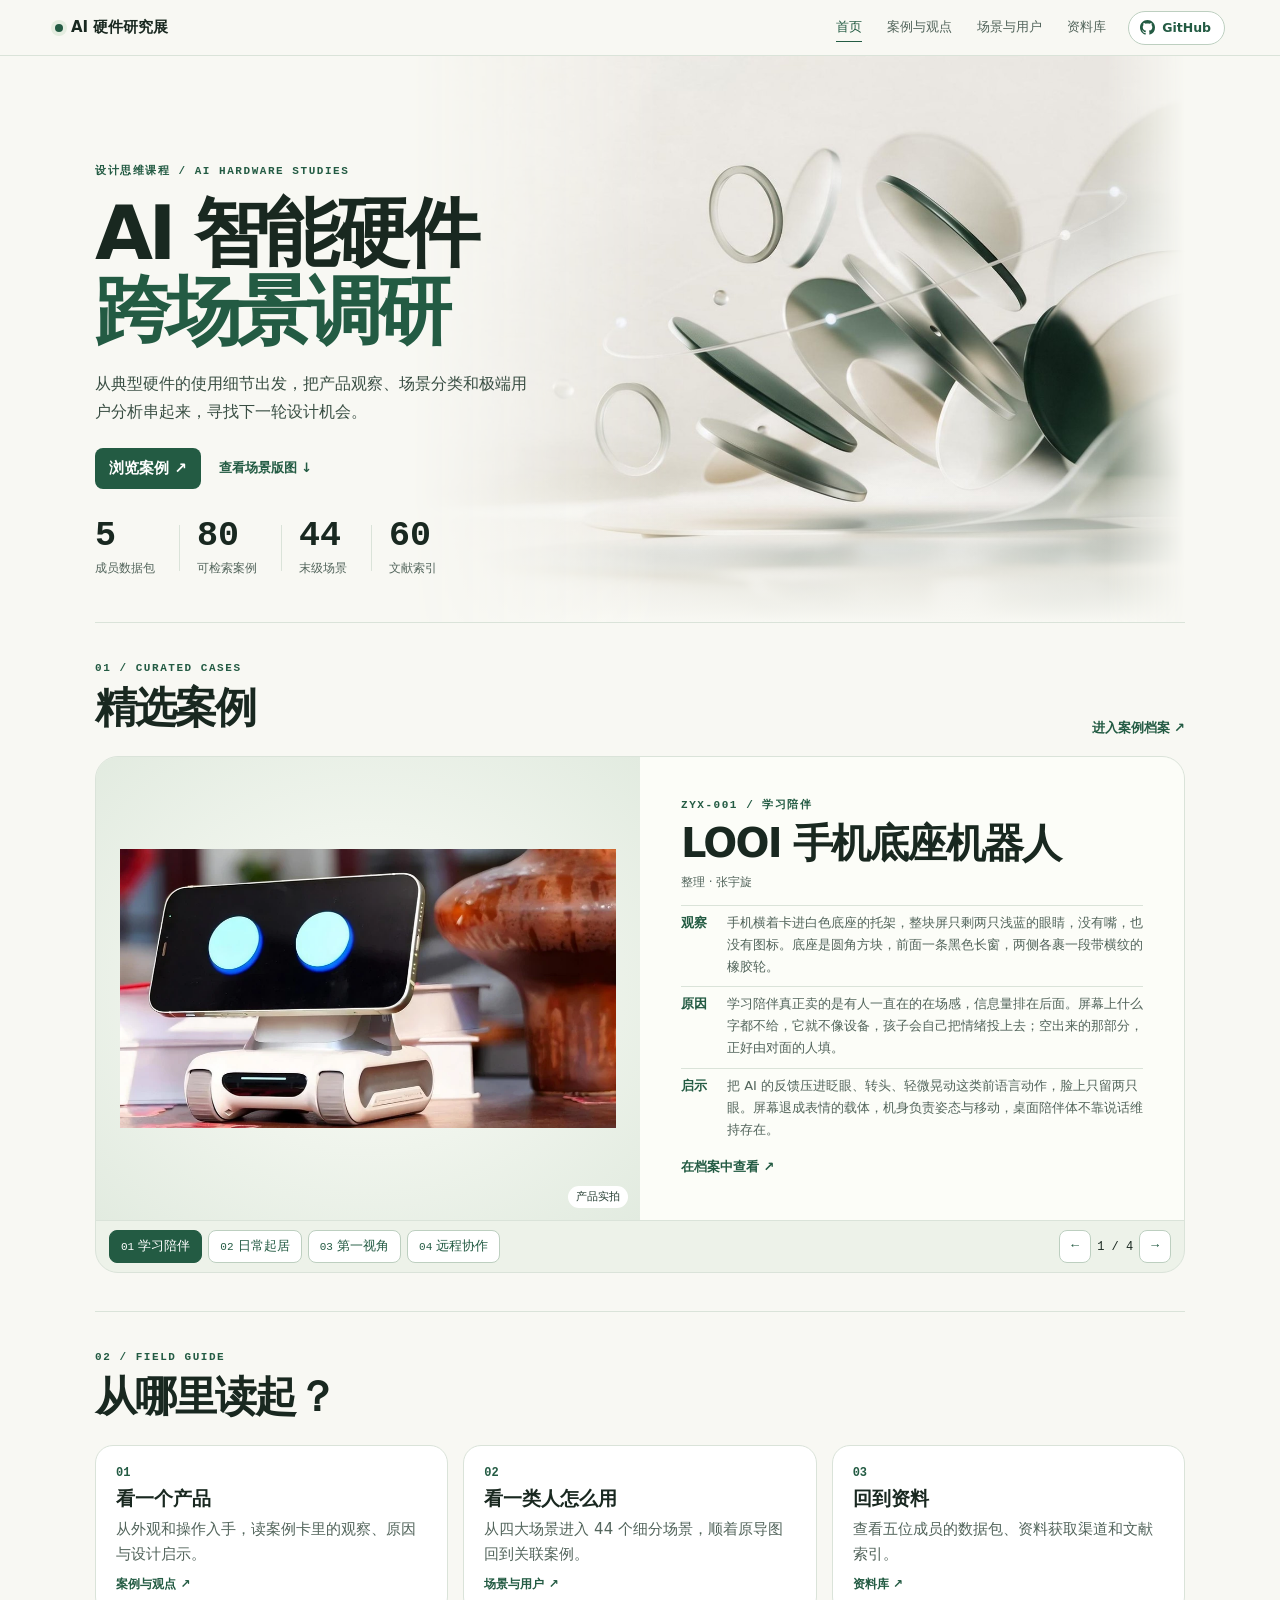
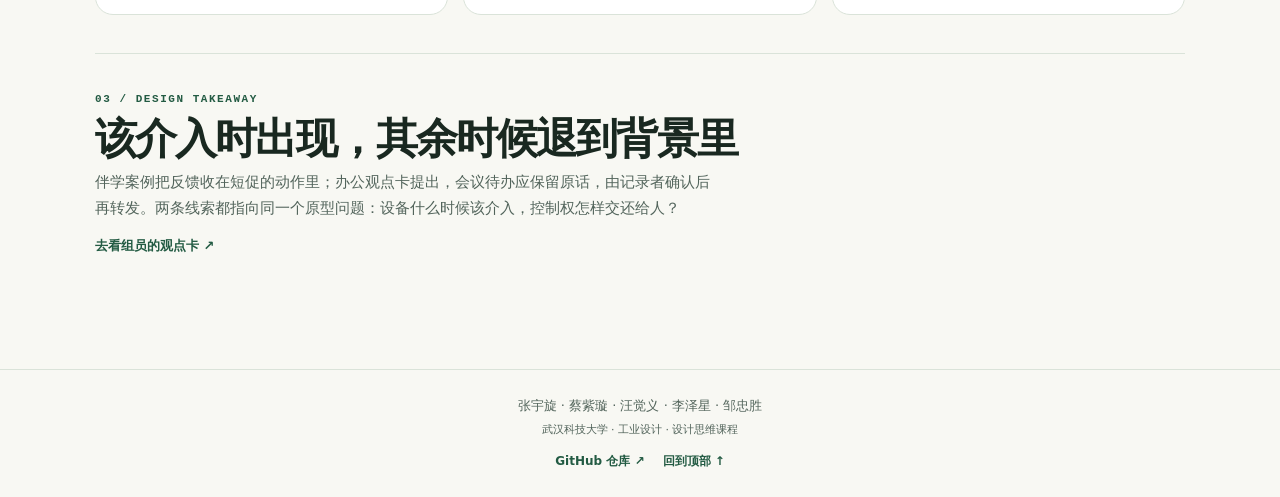
==== commit 9971ad3a: "导航加 GitHub 入口，案例列表改为自动续载 - 顶栏右侧加 GitHub 胶囊按钮，页脚补「GitHub 仓库」与「回到顶部」；窄屏只留图标。 - 案例与观点列表去掉手动「显示下一批」，改成滚到" ====
--- a/index.html
+++ b/index.html
@@ -4,11 +4,11 @@
 <link rel="icon" href="assets/art/mark.svg" type="image/svg+xml"><link rel="stylesheet" href="pages.css">
 <script type="module" src="pages.js"></script></head><body data-page="index">
 <a class="skip" href="#main">跳到正文</a><progress class="reading" id="reading" max="100" value="0" aria-hidden="true"></progress>
-<header class="nav"><a class="brand" href="index.html"><span class="dot"></span>AI 硬件研究展</a><nav aria-label="展站导航"><a href="index.html" aria-current="page">首页</a><a href="cases.html">案例与观点</a><a href="scenes.html">场景与用户</a><a href="library.html">资料库</a></nav></header>
+<header class="nav" id="top"><a class="brand" href="index.html"><span class="dot"></span>AI 硬件研究展</a><div class="nav-end"><nav aria-label="展站导航"><a href="index.html" aria-current="page">首页</a><a href="cases.html">案例与观点</a><a href="scenes.html">场景与用户</a><a href="library.html">资料库</a></nav><a class="gh" href="https://github.com/Zhang-yvxuan/Design-Thinking--" target="_blank" rel="noopener noreferrer" aria-label="在 GitHub 打开这个展站的仓库"><svg viewBox="0 0 16 16" aria-hidden="true"><path d="M8 0C3.58 0 0 3.58 0 8c0 3.54 2.29 6.53 5.47 7.59.4.07.55-.17.55-.38 0-.19-.01-.82-.01-1.49-2.01.37-2.53-.49-2.69-.94-.09-.23-.48-.94-.82-1.13-.28-.15-.68-.52-.01-.53.63-.01 1.08.58 1.23.82.72 1.21 1.87.87 2.33.66.07-.52.28-.87.51-1.07-1.78-.2-3.64-.89-3.64-3.95 0-.87.31-1.59.82-2.15-.08-.2-.36-1.02.08-2.12 0 0 .67-.21 2.2.82.64-.18 1.32-.27 2-.27s1.36.09 2 .27c1.53-1.04 2.2-.82 2.2-.82.44 1.1.16 1.92.08 2.12.51.56.82 1.27.82 2.15 0 3.07-1.87 3.75-3.65 3.95.29.25.54.73.54 1.48 0 1.07-.01 1.93-.01 2.2 0 .21.15.46.55.38A8.013 8.013 0 0 0 16 8c0-4.42-3.58-8-8-8z"/></svg><span>GitHub</span></a></div></header>
 <main id="main"><section class="cover"><div class="hero__art" aria-hidden="true"></div><div class="cover-copy"><p class="eyebrow">设计思维课程 / AI HARDWARE STUDIES</p><h1>AI 智能硬件<span>跨场景调研</span></h1><p>从典型硬件的使用细节出发，把产品观察、场景分类和极端用户分析串起来，寻找下一轮设计机会。</p><div class="cover-links"><a class="action" href="cases.html">浏览案例 ↗</a><a class="quiet-link" href="scenes.html">查看场景版图 ↓</a></div><ul id="stats" class="stats" aria-label="调研概览"></ul></div></section><p id="loadError" class="notice" hidden></p>
 <section class="edition" id="case"><div class="split-head"><div><p class="eyebrow">01 / CURATED CASES</p><h2>精选案例</h2></div><a class="quiet-link" href="cases.html">进入案例档案 ↗</a></div><div id="featured" aria-live="polite"></div></section>
 <section class="edition"><div class="split-head"><div><p class="eyebrow">02 / FIELD GUIDE</p><h2>从哪里读起？</h2></div></div>
 <div class="entry-grid"><a href="cases.html"><b>01</b><h3>看一个产品</h3><p>从外观和操作入手，读案例卡里的观察、原因与设计启示。</p><span>案例与观点 ↗</span></a><a href="scenes.html"><b>02</b><h3>看一类人怎么用</h3><p>从四大场景进入 44 个细分场景，顺着原导图回到关联案例。</p><span>场景与用户 ↗</span></a><a href="library.html"><b>03</b><h3>回到资料</h3><p>查看五位成员的数据包、资料获取渠道和文献索引。</p><span>资料库 ↗</span></a></div></section>
 <section class="edition takeaway"><p class="eyebrow">03 / DESIGN TAKEAWAY</p><h2>该介入时出现，其余时候退到背景里</h2><p>伴学案例把反馈收在短促的动作里；办公观点卡提出，会议待办应保留原话，由记录者确认后再转发。两条线索都指向同一个原型问题：设备什么时候该介入，控制权怎样交还给人？</p><a class="quiet-link" href="cases.html?view=opinions">去看组员的观点卡 ↗</a></section></main>
-<footer class="foot"><p>张宇旋 · 蔡紫璇 · 汪觉义 · 李泽星 · 邹忠胜</p><p class="muted">武汉科技大学 · 工业设计 · 设计思维课程</p></footer>
+<footer class="foot"><p>张宇旋 · 蔡紫璇 · 汪觉义 · 李泽星 · 邹忠胜</p><p class="muted">武汉科技大学 · 工业设计 · 设计思维课程</p><p class="foot-links"><a href="https://github.com/Zhang-yvxuan/Design-Thinking--" target="_blank" rel="noopener noreferrer">GitHub 仓库 ↗</a><a href="#top">回到顶部 ↑</a></p></footer>
 <dialog class="zoom" id="zoom" aria-label="查看大图"><form method="dialog"><button class="small-button" aria-label="关闭大图">关闭 ×</button></form><div class="zoom__image"><img alt=""></div></dialog></body></html>
--- a/pages.css
+++ b/pages.css
@@ -18,3 +18,32 @@
 @media(max-width:760px){.nav{align-items:start;flex-wrap:wrap}.cover{min-height:0}.hero__art{opacity:.38;animation:none}.entry-grid{grid-template-columns:1fr}.feature-card{display:flex;flex-direction:column}.feature-rail{order:-1;border-top:0;border-bottom:1px solid var(--line);flex-wrap:wrap}.feature-slide,.library-layout,.workbench,.scene-workbench{grid-template-columns:1fr}.feature-media{padding:12px}.feature-media .zoom-trigger{height:clamp(194px,46vw,280px)}.filters-panel{position:static;grid-template-columns:minmax(0,1.5fr) minmax(0,1fr);align-items:center}.filters-panel label:first-of-type{grid-column:1;grid-row:2}.filters-panel input{grid-column:1;grid-row:3}.filters-panel label:last-of-type{grid-column:2;grid-row:2}.filters-panel select{grid-column:2;grid-row:3}.filters-panel .filter-help{display:none}.scene-tabs{grid-template-columns:repeat(2,minmax(0,1fr))}.scene-index{position:static;grid-auto-flow:column;grid-auto-columns:minmax(126px,1fr);overflow:auto;max-height:none}.scene-index button{display:flex;flex-direction:column}.analysis-grid{gap:10px}}
 @media(max-width:480px){.nav{flex-direction:column;gap:1px}.nav nav{gap:10px}.nav nav a{font-size:12px}.stats{gap:10px 19px}.stats span{font-size:10px}.split-head{align-items:start;flex-wrap:wrap}.feature-rail,.feature-copy{padding:12px}.feature-choices .small-button{padding:5px 7px;font-size:11px}.record-grid,.analysis-grid{grid-template-columns:1fr}.record-img{height:175px}.filter-stack{width:100%}.foot{margin-top:45px}}
 @media(prefers-reduced-motion:reduce){html{scroll-behavior:auto}*,*::before,*::after{animation:none!important;transition:none!important;scroll-behavior:auto!important;translate:none!important;scale:none!important}}
+
+/* 2026-11-26 导航入口、自动续载与交互微调 */
+.nav{backdrop-filter:saturate(160%) blur(10px);background:rgba(248,248,243,.82);transition:background-color .24s ease,box-shadow .24s ease}
+.nav[data-stuck]{background:rgba(248,248,243,.95);box-shadow:0 1px 0 var(--line),0 10px 26px rgba(29,49,40,.07)}
+.nav-end{display:flex;align-items:center;gap:clamp(10px,2vw,22px);min-width:0}
+.gh{display:inline-flex;align-items:center;gap:7px;height:34px;padding:0 13px 0 11px;font-size:12.5px;font-weight:650;color:var(--green);text-decoration:none;background:#fff;border:1px solid #bdcfc0;border-radius:999px;white-space:nowrap;transition:color .2s,background-color .2s,border-color .2s,transform .2s}
+.gh:hover{color:#fff;background:var(--green);border-color:var(--green);transform:translateY(-1px)}
+.gh:focus-visible{outline:2px solid var(--green);outline-offset:3px}
+.gh svg{width:15px;height:15px;fill:currentColor;flex:none}
+.foot-links{display:flex;justify-content:center;align-items:center;gap:18px;margin:12px 0 0;flex-wrap:wrap}
+.foot-links a{font-size:12px;font-weight:650;color:var(--green);text-decoration:none}
+.foot-links a:hover{text-decoration:underline}
+.stats{gap:12px 24px}
+.stats li{position:relative}
+.stats li+li{padding-left:18px}
+.stats li+li::before{content:"";position:absolute;left:0;inset-block:12%;width:1px;background:var(--line)}
+.record{transition:border-color .22s ease,box-shadow .22s ease}
+.record:hover{border-color:#b9cdbb;box-shadow:0 12px 28px rgba(29,49,40,.07)}
+.record:has(details[open]){border-color:var(--green)}
+.batch-bar{min-height:34px}
+.batch-done{font-size:12px;color:var(--soft)}
+@media(max-width:760px){.nav-end{width:100%;justify-content:space-between;gap:10px}}
+@media(max-width:480px){.gh{height:30px;padding:0 11px 0 9px;font-size:11.5px}.gh svg{width:14px;height:14px}}
+.nav-end{min-width:0}
+@media(max-width:760px){.nav-end{width:100%;justify-content:space-between;flex-wrap:wrap;gap:8px}}
+@media(max-width:560px){.gh{padding:0 10px;height:30px}.gh span{display:none}}
+body{overflow-x:clip}
+@media(max-width:560px){.stats{gap:10px 16px}.stats li+li{padding-left:0}.stats li+li::before{display:none}.stats b{font-size:22px}}
+@media(max-width:560px){.nav-end{gap:6px}.gh{padding:0 9px}}
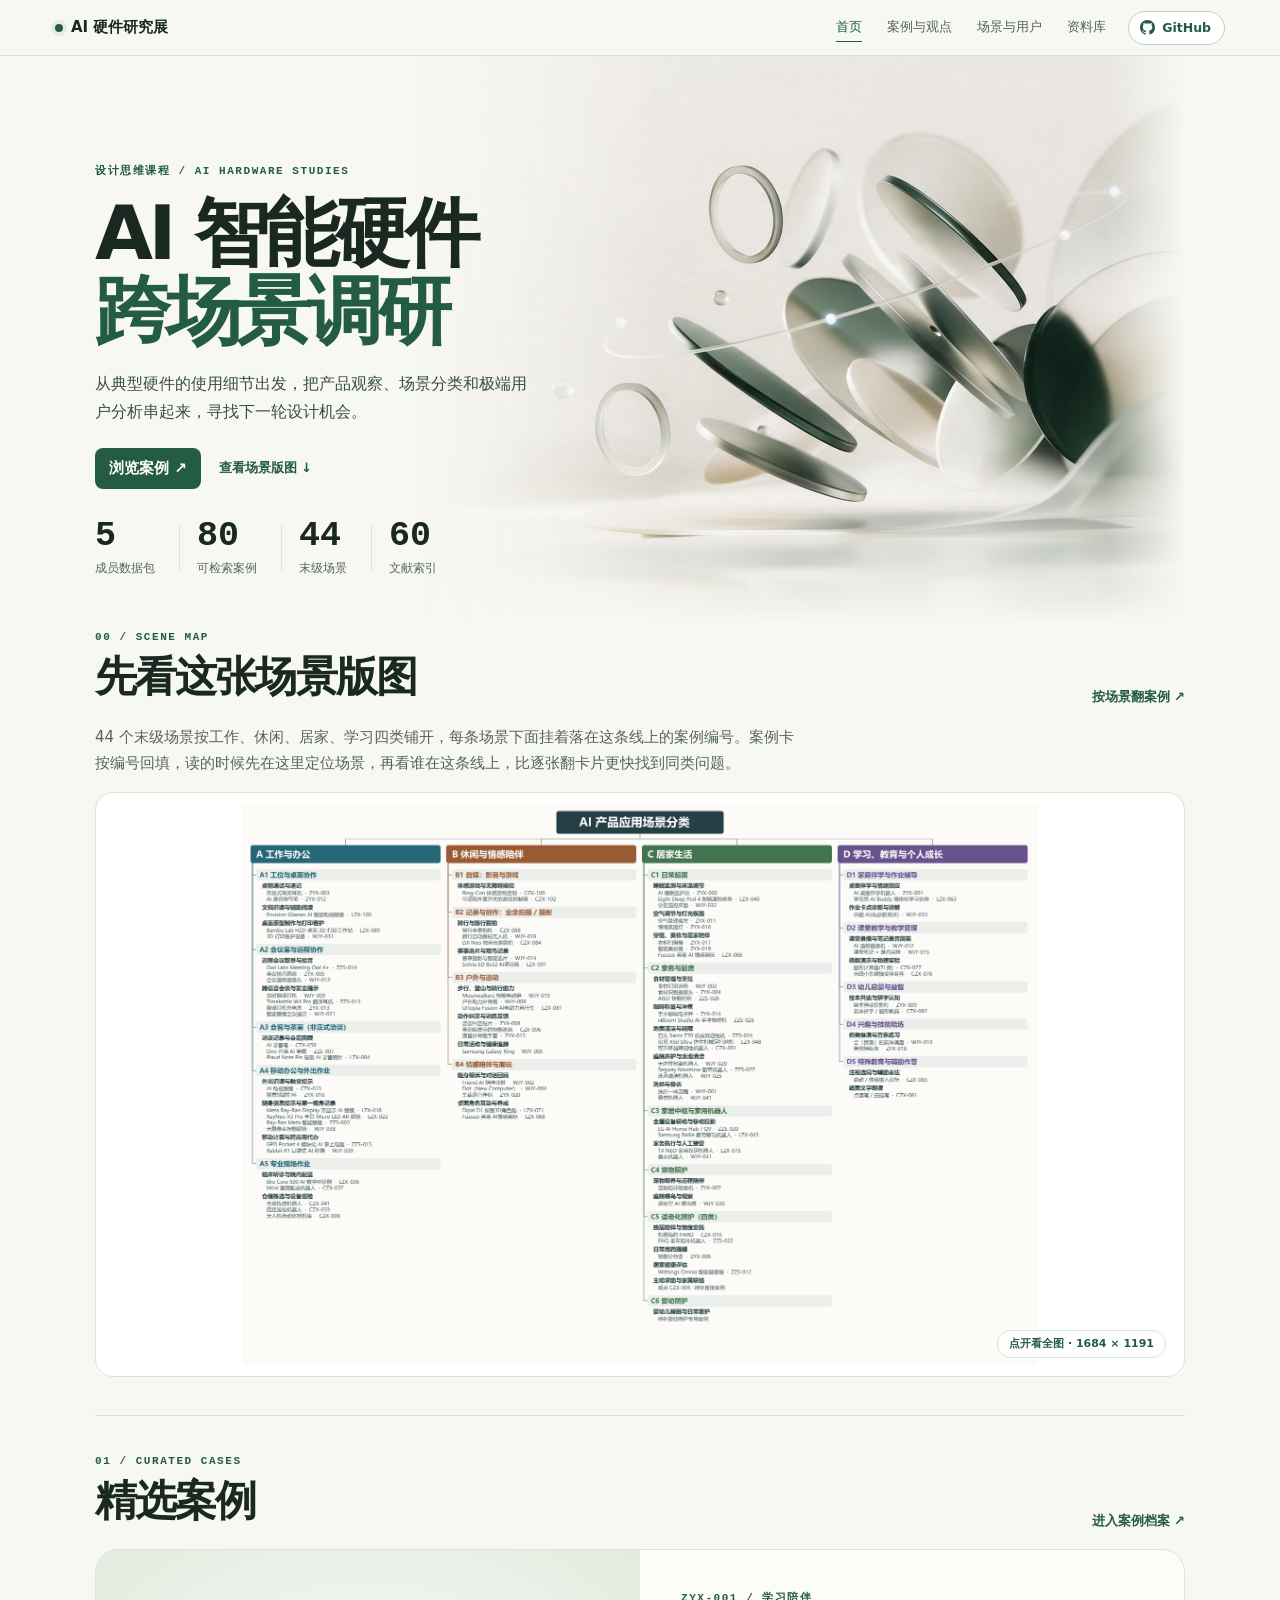
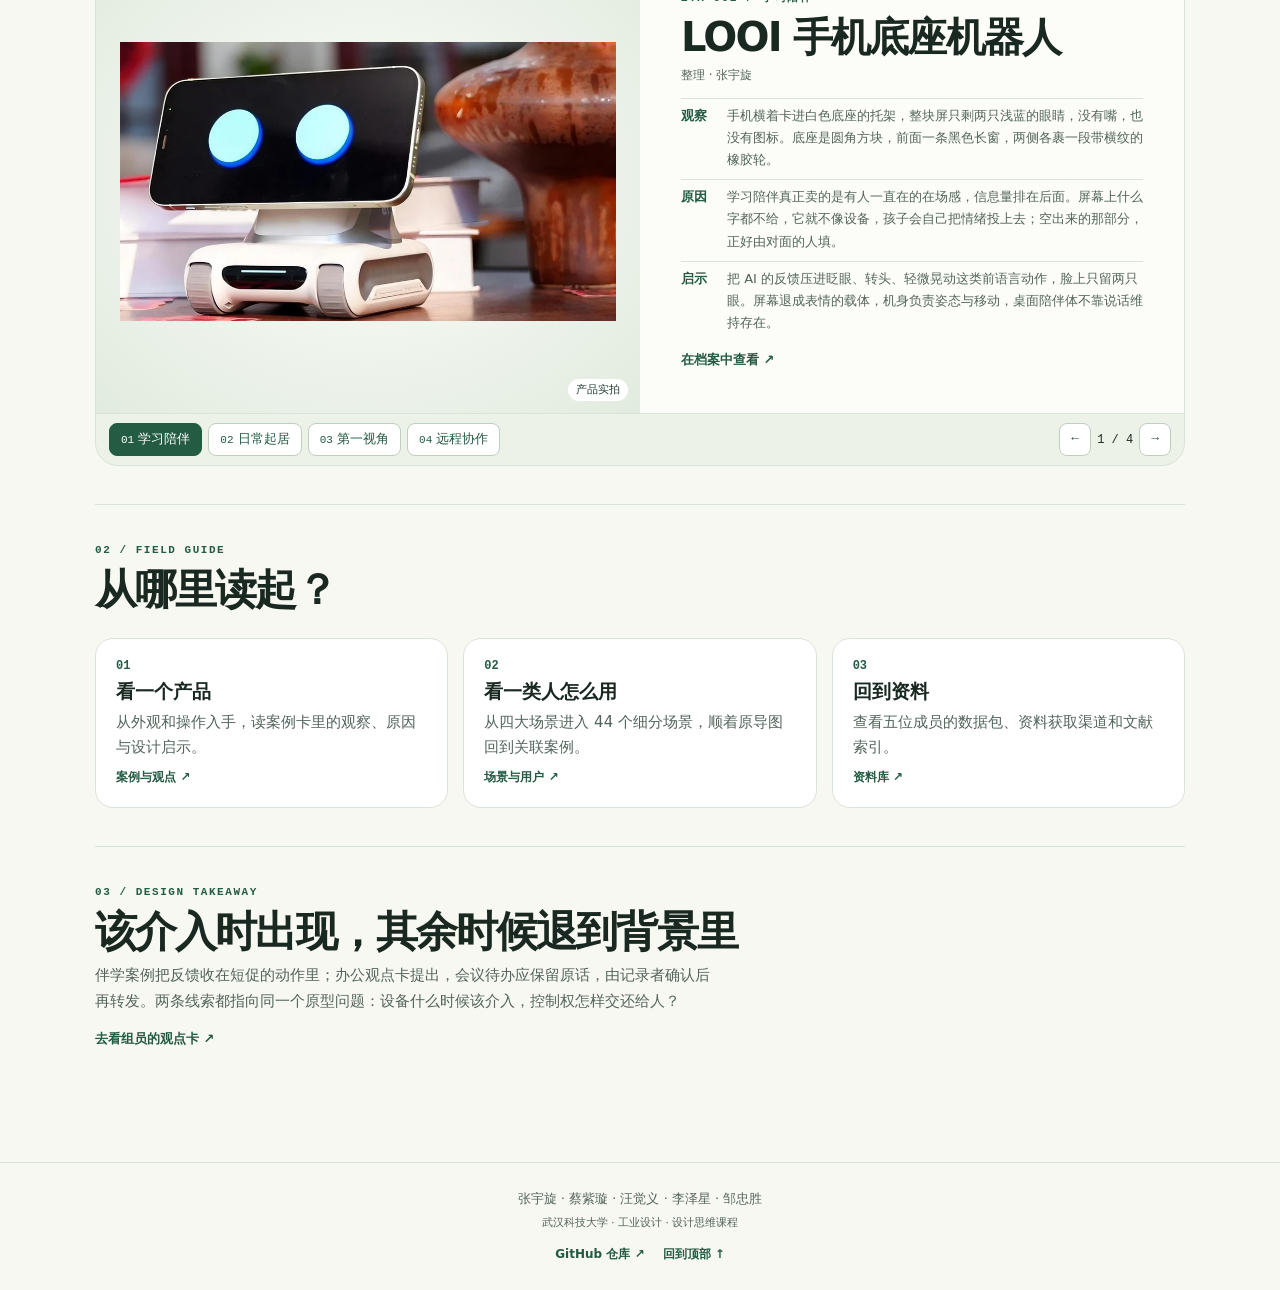
==== commit e6e23a3b: "首页加场景分类思维导图区块 导图放在精选案例之前，作为整站的阅读入口：左段说明为什么先看这张图， 图框按容器高度等比缩放，点击可打开原尺寸大图。首屏「查看场景版图」改为页内锚点。" ====
--- a/index.html
+++ b/index.html
@@ -4,11 +4,14 @@
 <link rel="icon" href="assets/art/mark.svg" type="image/svg+xml"><link rel="stylesheet" href="pages.css">
 <script type="module" src="pages.js"></script></head><body data-page="index">
 <a class="skip" href="#main">跳到正文</a><progress class="reading" id="reading" max="100" value="0" aria-hidden="true"></progress>
-<header class="nav" id="top"><a class="brand" href="index.html"><span class="dot"></span>AI 硬件研究展</a><div class="nav-end"><nav aria-label="展站导航"><a href="index.html" aria-current="page">首页</a><a href="cases.html">案例与观点</a><a href="scenes.html">场景与用户</a><a href="library.html">资料库</a></nav><a class="gh" href="https://github.com/Zhang-yvxuan/Design-Thinking--" target="_blank" rel="noopener noreferrer" aria-label="在 GitHub 打开这个展站的仓库"><svg viewBox="0 0 16 16" aria-hidden="true"><path d="M8 0C3.58 0 0 3.58 0 8c0 3.54 2.29 6.53 5.47 7.59.4.07.55-.17.55-.38 0-.19-.01-.82-.01-1.49-2.01.37-2.53-.49-2.69-.94-.09-.23-.48-.94-.82-1.13-.28-.15-.68-.52-.01-.53.63-.01 1.08.58 1.23.82.72 1.21 1.87.87 2.33.66.07-.52.28-.87.51-1.07-1.78-.2-3.64-.89-3.64-3.95 0-.87.31-1.59.82-2.15-.08-.2-.36-1.02.08-2.12 0 0 .67-.21 2.2.82.64-.18 1.32-.27 2-.27s1.36.09 2 .27c1.53-1.04 2.2-.82 2.2-.82.44 1.1.16 1.92.08 2.12.51.56.82 1.27.82 2.15 0 3.07-1.87 3.75-3.65 3.95.29.25.54.73.54 1.48 0 1.07-.01 1.93-.01 2.2 0 .21.15.46.55.38A8.013 8.013 0 0 0 16 8c0-4.42-3.58-8-8-8z"/></svg><span>GitHub</span></a></div></header>
-<main id="main"><section class="cover"><div class="hero__art" aria-hidden="true"></div><div class="cover-copy"><p class="eyebrow">设计思维课程 / AI HARDWARE STUDIES</p><h1>AI 智能硬件<span>跨场景调研</span></h1><p>从典型硬件的使用细节出发，把产品观察、场景分类和极端用户分析串起来，寻找下一轮设计机会。</p><div class="cover-links"><a class="action" href="cases.html">浏览案例 ↗</a><a class="quiet-link" href="scenes.html">查看场景版图 ↓</a></div><ul id="stats" class="stats" aria-label="调研概览"></ul></div></section><p id="loadError" class="notice" hidden></p>
+<header class="nav" id="top"><a class="brand" href="index.html"><span class="dot"></span>AI 硬件研究展</a><div class="nav-end"><nav aria-label="展站导航"><a href="index.html" aria-current="page">首页</a><a href="cases.html">案例与观点</a><a href="scenes.html">场景与用户</a><a href="library.html">资料库</a></nav><a class="gh" href="https://github.com/Zhang-yvxuan/Design-Thinking" target="_blank" rel="noopener noreferrer" aria-label="在 GitHub 打开这个展站的仓库"><svg viewBox="0 0 16 16" aria-hidden="true"><path d="M8 0C3.58 0 0 3.58 0 8c0 3.54 2.29 6.53 5.47 7.59.4.07.55-.17.55-.38 0-.19-.01-.82-.01-1.49-2.01.37-2.53-.49-2.69-.94-.09-.23-.48-.94-.82-1.13-.28-.15-.68-.52-.01-.53.63-.01 1.08.58 1.23.82.72 1.21 1.87.87 2.33.66.07-.52.28-.87.51-1.07-1.78-.2-3.64-.89-3.64-3.95 0-.87.31-1.59.82-2.15-.08-.2-.36-1.02.08-2.12 0 0 .67-.21 2.2.82.64-.18 1.32-.27 2-.27s1.36.09 2 .27c1.53-1.04 2.2-.82 2.2-.82.44 1.1.16 1.92.08 2.12.51.56.82 1.27.82 2.15 0 3.07-1.87 3.75-3.65 3.95.29.25.54.73.54 1.48 0 1.07-.01 1.93-.01 2.2 0 .21.15.46.55.38A8.013 8.013 0 0 0 16 8c0-4.42-3.58-8-8-8z"/></svg><span>GitHub</span></a></div></header>
+<main id="main"><section class="cover"><div class="hero__art" aria-hidden="true"></div><div class="cover-copy"><p class="eyebrow">设计思维课程 / AI HARDWARE STUDIES</p><h1>AI 智能硬件<span>跨场景调研</span></h1><p>从典型硬件的使用细节出发，把产品观察、场景分类和极端用户分析串起来，寻找下一轮设计机会。</p><div class="cover-links"><a class="action" href="cases.html">浏览案例 ↗</a><a class="quiet-link" href="#map">查看场景版图 ↓</a></div><ul id="stats" class="stats" aria-label="调研概览"></ul></div></section><p id="loadError" class="notice" hidden></p>
+<section class="edition map-edition" id="map"><div class="split-head"><div><p class="eyebrow">00 / SCENE MAP</p><h2>先看这张场景版图</h2></div><a class="quiet-link" href="scenes.html">按场景翻案例 ↗</a></div>
+<p class="map-note">44 个末级场景按工作、休闲、居家、学习四类铺开，每条场景下面挂着落在这条线上的案例编号。案例卡按编号回填，读的时候先在这里定位场景，再看谁在这条线上，比逐张翻卡片更快找到同类问题。</p>
+<button type="button" class="zoom-trigger map-frame" data-zoom="assets/figures/scene-map.png" data-alt="AI 产品应用场景分类思维导图"><img src="assets/figures/scene-map.png" alt="AI 产品应用场景分类思维导图，分工作与办公、休闲与情感陪伴、居家生活、学习与个人成长四类" width="1684" height="1191" decoding="async"><span class="map-hint">点开看全图 · 1684 × 1191</span></button></section>
 <section class="edition" id="case"><div class="split-head"><div><p class="eyebrow">01 / CURATED CASES</p><h2>精选案例</h2></div><a class="quiet-link" href="cases.html">进入案例档案 ↗</a></div><div id="featured" aria-live="polite"></div></section>
 <section class="edition"><div class="split-head"><div><p class="eyebrow">02 / FIELD GUIDE</p><h2>从哪里读起？</h2></div></div>
 <div class="entry-grid"><a href="cases.html"><b>01</b><h3>看一个产品</h3><p>从外观和操作入手，读案例卡里的观察、原因与设计启示。</p><span>案例与观点 ↗</span></a><a href="scenes.html"><b>02</b><h3>看一类人怎么用</h3><p>从四大场景进入 44 个细分场景，顺着原导图回到关联案例。</p><span>场景与用户 ↗</span></a><a href="library.html"><b>03</b><h3>回到资料</h3><p>查看五位成员的数据包、资料获取渠道和文献索引。</p><span>资料库 ↗</span></a></div></section>
 <section class="edition takeaway"><p class="eyebrow">03 / DESIGN TAKEAWAY</p><h2>该介入时出现，其余时候退到背景里</h2><p>伴学案例把反馈收在短促的动作里；办公观点卡提出，会议待办应保留原话，由记录者确认后再转发。两条线索都指向同一个原型问题：设备什么时候该介入，控制权怎样交还给人？</p><a class="quiet-link" href="cases.html?view=opinions">去看组员的观点卡 ↗</a></section></main>
-<footer class="foot"><p>张宇旋 · 蔡紫璇 · 汪觉义 · 李泽星 · 邹忠胜</p><p class="muted">武汉科技大学 · 工业设计 · 设计思维课程</p><p class="foot-links"><a href="https://github.com/Zhang-yvxuan/Design-Thinking--" target="_blank" rel="noopener noreferrer">GitHub 仓库 ↗</a><a href="#top">回到顶部 ↑</a></p></footer>
+<footer class="foot"><p>张宇旋 · 蔡紫璇 · 汪觉义 · 李泽星 · 邹忠胜</p><p class="muted">武汉科技大学 · 工业设计 · 设计思维课程</p><p class="foot-links"><a href="https://github.com/Zhang-yvxuan/Design-Thinking" target="_blank" rel="noopener noreferrer">GitHub 仓库 ↗</a><a href="#top">回到顶部 ↑</a></p></footer>
 <dialog class="zoom" id="zoom" aria-label="查看大图"><form method="dialog"><button class="small-button" aria-label="关闭大图">关闭 ×</button></form><div class="zoom__image"><img alt=""></div></dialog></body></html>
--- a/pages.css
+++ b/pages.css
@@ -47,3 +47,11 @@
 body{overflow-x:clip}
 @media(max-width:560px){.stats{gap:10px 16px}.stats li+li{padding-left:0}.stats li+li::before{display:none}.stats b{font-size:22px}}
 @media(max-width:560px){.nav-end{gap:6px}.gh{padding:0 9px}}
+/* 首页场景版图 */
+.map-edition{border-top:0;padding-top:8px}
+.map-note{max-width:74ch;color:var(--soft);margin:0 0 16px}
+.map-frame{display:block;width:100%;padding:10px;background:#fff;border:1px solid var(--line);border-radius:var(--r);position:relative;transition:border-color .22s ease,box-shadow .22s ease;overflow:hidden}
+.map-frame:hover{border-color:#b9cdbb;box-shadow:0 14px 32px rgba(29,49,40,.09)}
+.map-frame img{display:block;width:100%;height:clamp(260px,44vw,600px);object-fit:contain;border-radius:6px;background:#fff}
+.map-hint{position:absolute;right:18px;bottom:18px;font-size:11px;font-weight:650;color:var(--green);background:#fff;border:1px solid var(--line);border-radius:999px;padding:4px 11px;pointer-events:none}
+@media(max-width:560px){.map-frame img{height:250px}.map-hint{right:10px;bottom:10px;font-size:10px;padding:3px 9px}}
